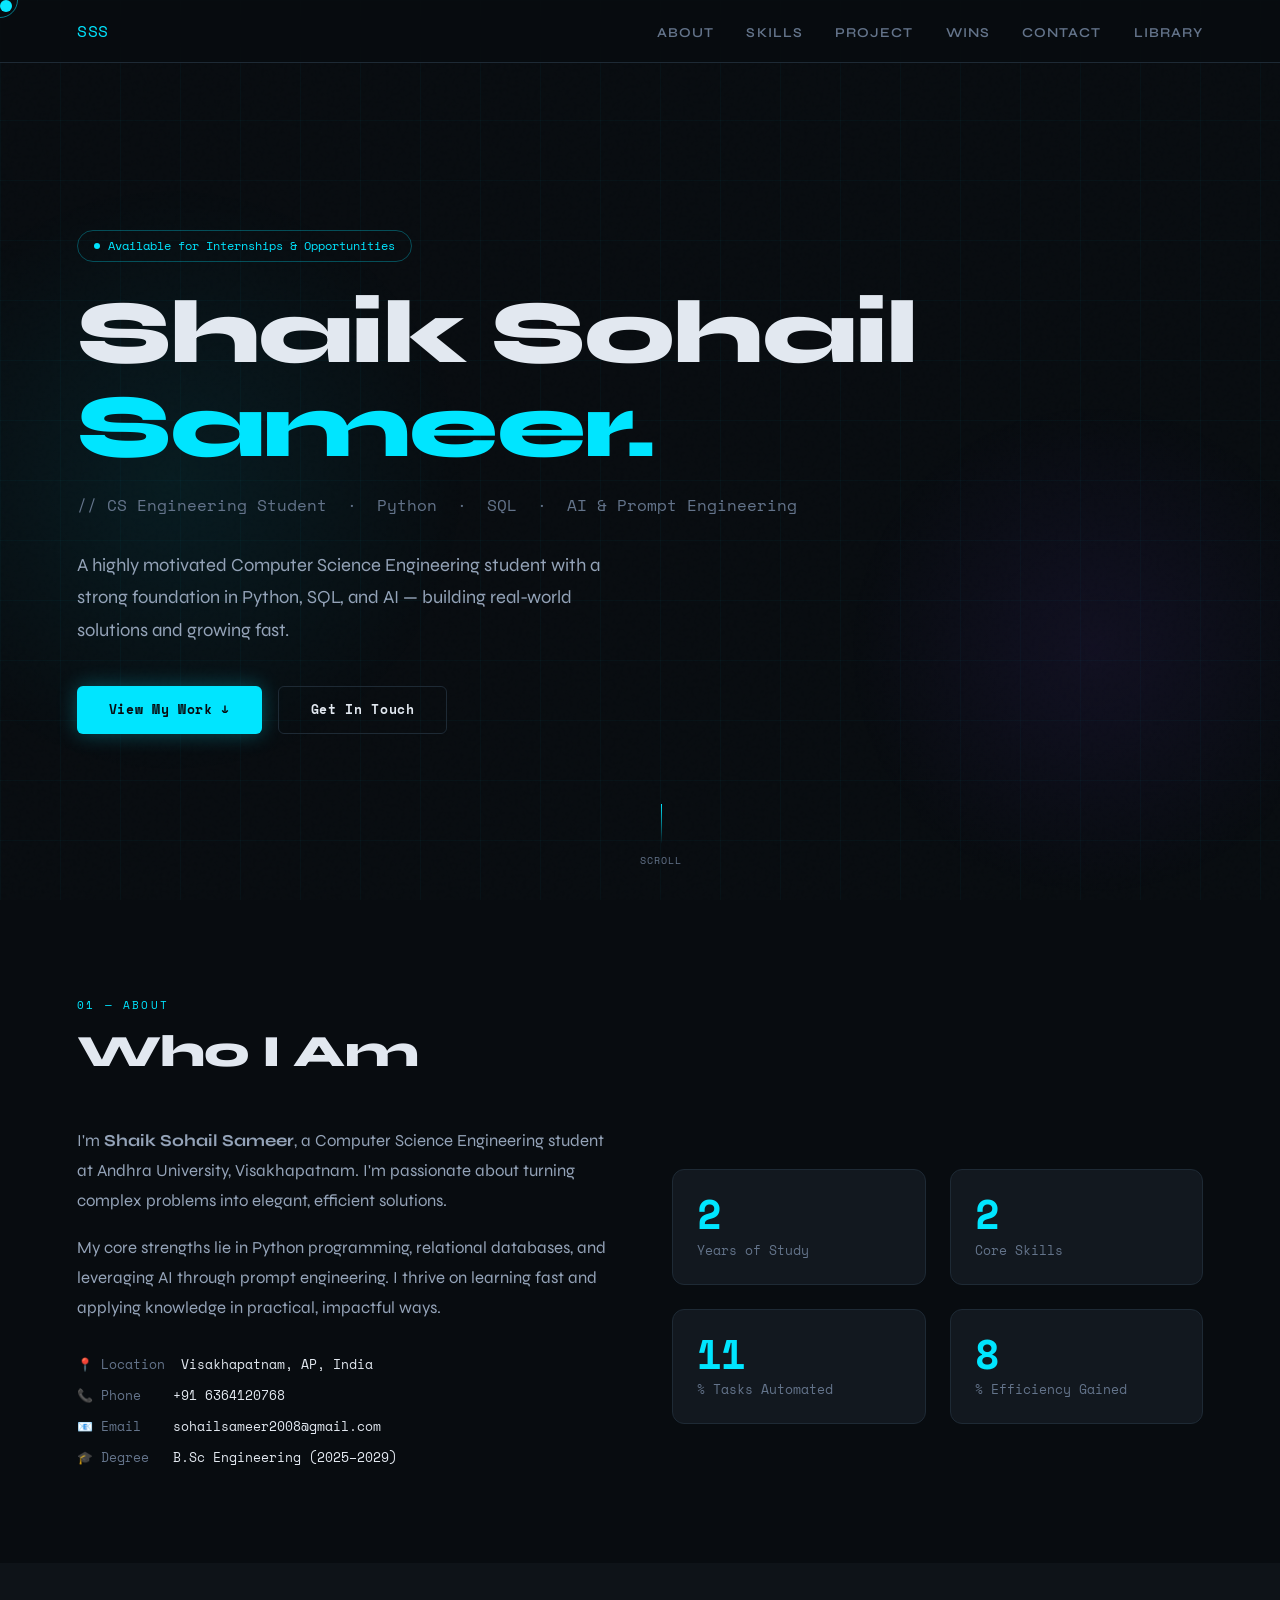
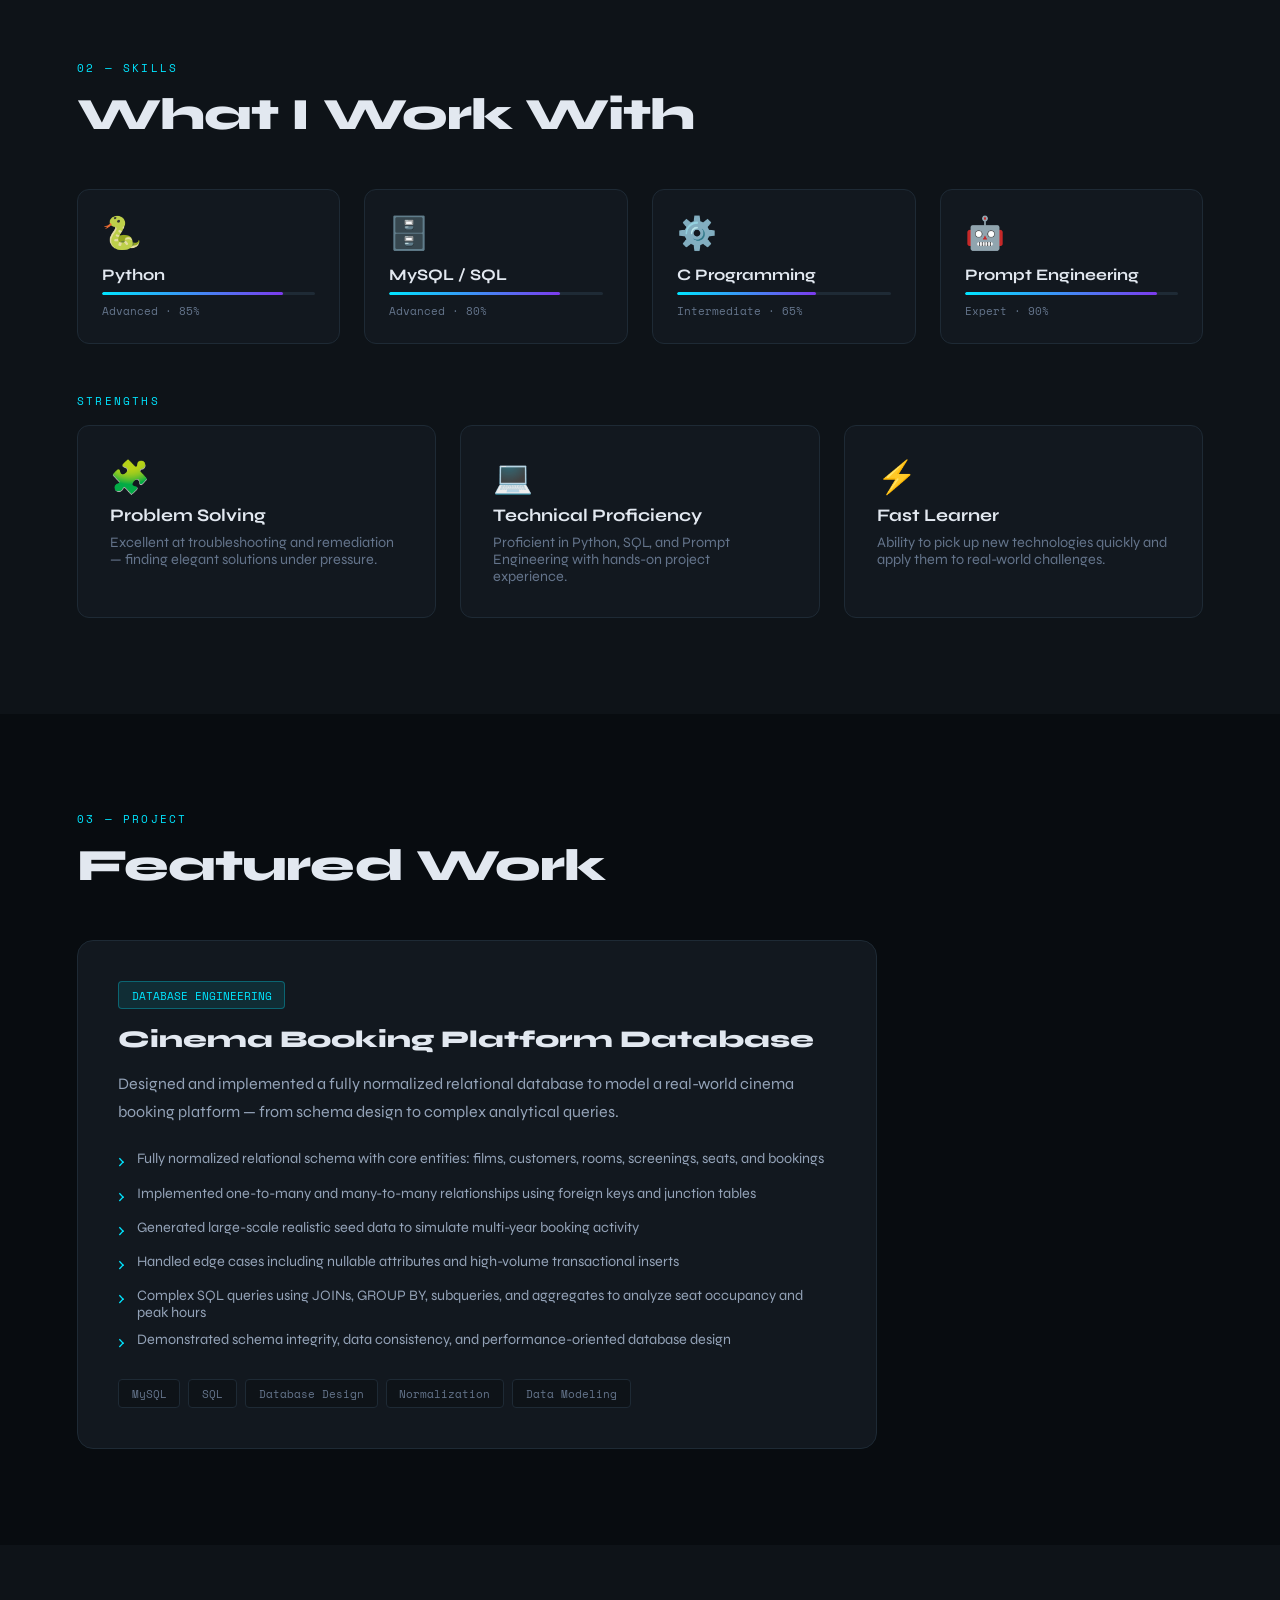
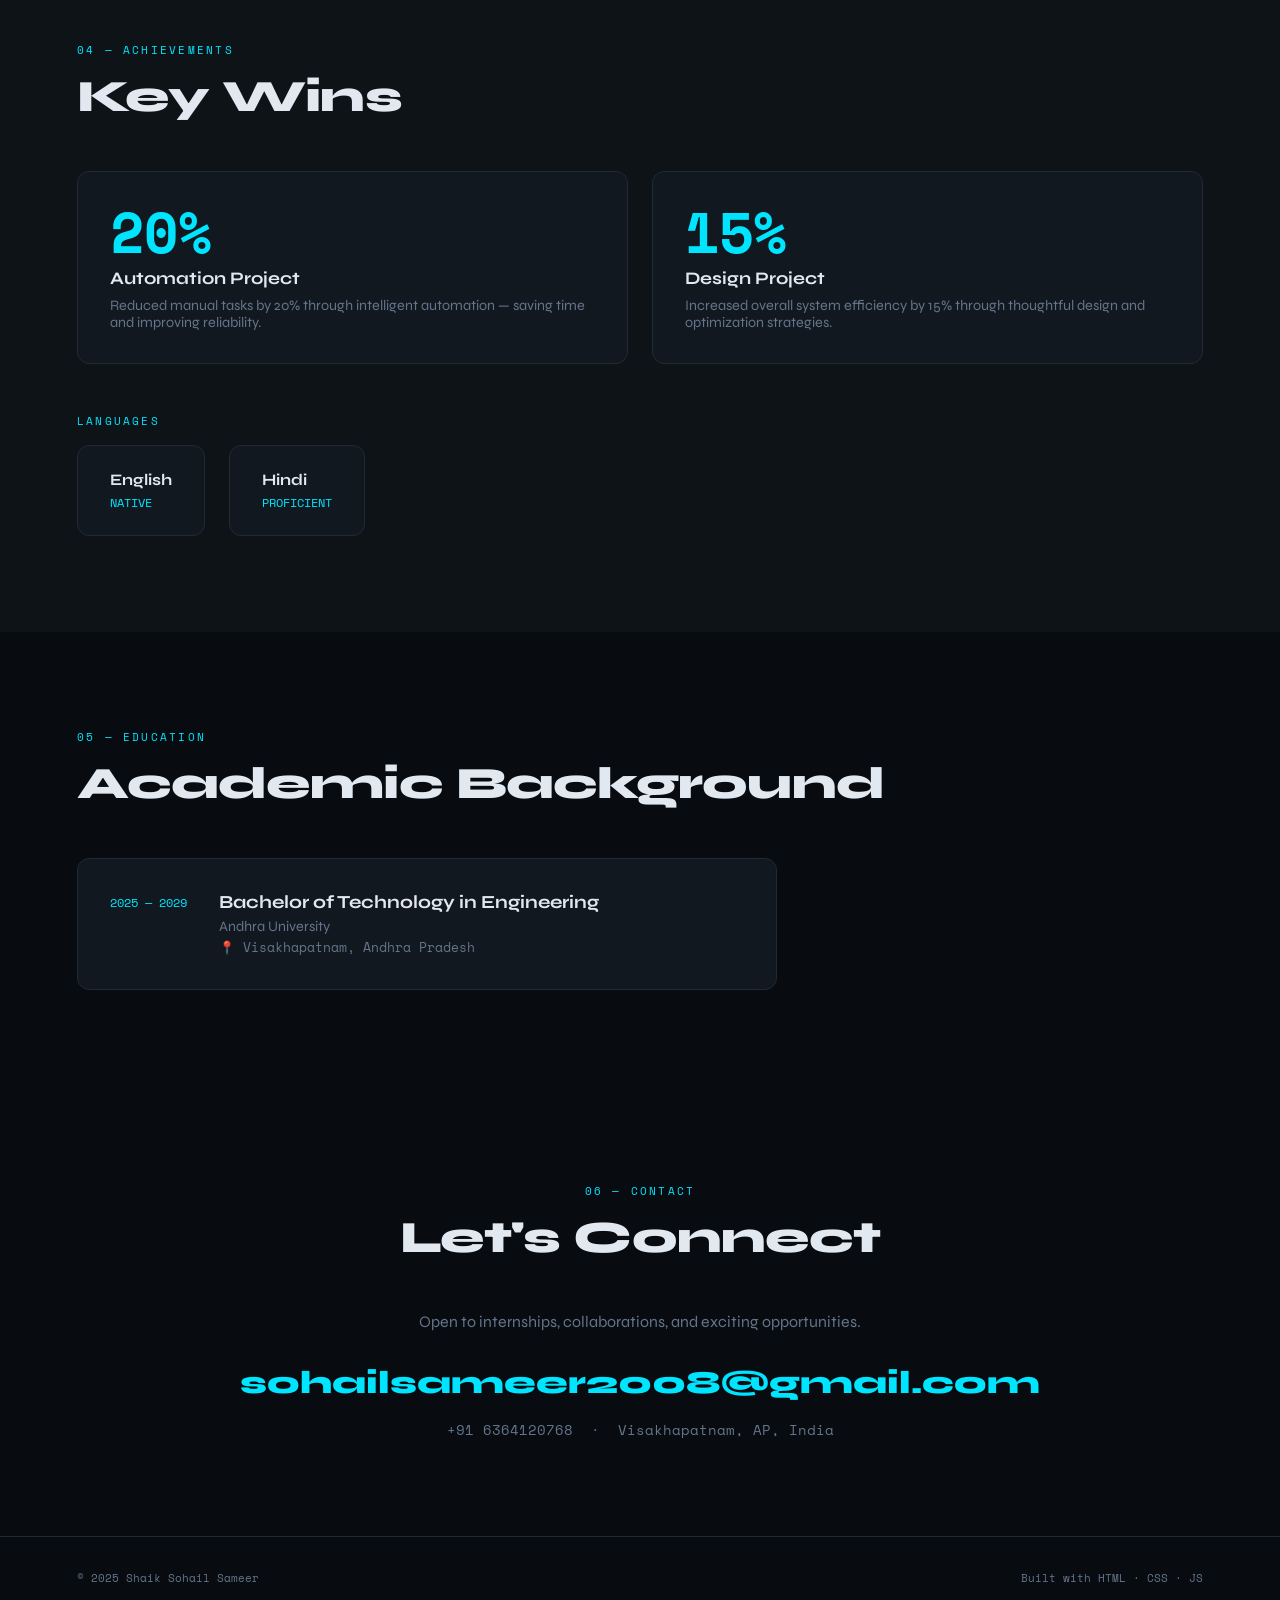
==== index.html @ 28c7ea2e "Update index.html" ====
<!DOCTYPE html>
<html lang="en">
<head>
  <meta charset="UTF-8" />
  <meta name="viewport" content="width=device-width, initial-scale=1.0"/>
  <title>Shaik Sohail Sameer — Portfolio</title>
  <link href="https://fonts.googleapis.com/css2?family=Space+Mono:wght@400;700&family=Syne:wght@400;600;700;800&display=swap" rel="stylesheet"/>
  <style>
    *, *::before, *::after { margin: 0; padding: 0; box-sizing: border-box; }
    :root {
      --bg: #080c10;
      --surface: #0e1318;
      --card: #12181f;
      --border: #1e2a35;
      --accent: #00e5ff;
      --accent2: #7c3aed;
      --text: #e2e8f0;
      --muted: #64748b;
      --glow: 0 0 30px rgba(0,229,255,0.15);
    }
    html { scroll-behavior: smooth; }
    body { background: var(--bg); color: var(--text); font-family: 'Syne', sans-serif; overflow-x: hidden; cursor: none; }
    .cursor { position: fixed; width: 12px; height: 12px; background: var(--accent); border-radius: 50%; pointer-events: none; z-index: 9999; transition: transform 0.1s ease; mix-blend-mode: screen; }
    .cursor-ring { position: fixed; width: 36px; height: 36px; border: 1.5px solid var(--accent); border-radius: 50%; pointer-events: none; z-index: 9998; transition: transform 0.15s ease, width 0.2s, height 0.2s, border-color 0.2s; opacity: 0.5; }
    body::before { content: ''; position: fixed; inset: 0; background-image: url("data:image/svg+xml,%3Csvg viewBox='0 0 256 256' xmlns='http://www.w3.org/2000/svg'%3E%3Cfilter id='noise'%3E%3CfeTurbulence type='fractalNoise' baseFrequency='0.9' numOctaves='4' stitchTiles='stitch'/%3E%3C/filter%3E%3Crect width='100%25' height='100%25' filter='url(%23noise)' opacity='0.04'/%3E%3C/svg%3E"); pointer-events: none; z-index: 0; opacity: 0.4; }
    body::after { content: ''; position: fixed; inset: 0; background-image: linear-gradient(rgba(0,229,255,0.03) 1px, transparent 1px), linear-gradient(90deg, rgba(0,229,255,0.03) 1px, transparent 1px); background-size: 60px 60px; pointer-events: none; z-index: 0; }
    nav { position: fixed; top: 0; left: 0; right: 0; z-index: 100; display: flex; align-items: center; justify-content: space-between; padding: 1.2rem 6vw; background: rgba(8,12,16,0.85); backdrop-filter: blur(16px); border-bottom: 1px solid var(--border); }
    .nav-logo { font-family: 'Space Mono', monospace; font-size: 1rem; color: var(--accent); letter-spacing: 0.05em; }
    .nav-links { display: flex; gap: 2rem; list-style: none; }
    .nav-links a { text-decoration: none; color: var(--muted); font-size: 0.85rem; font-weight: 600; letter-spacing: 0.08em; text-transform: uppercase; transition: color 0.2s; position: relative; }
    .nav-links a::after { content: ''; position: absolute; bottom: -4px; left: 0; width: 0; height: 1px; background: var(--accent); transition: width 0.3s; }
    .nav-links a:hover { color: var(--accent); }
    .nav-links a:hover::after { width: 100%; }
    #hero { position: relative; min-height: 100vh; display: flex; align-items: center; padding: 8rem 6vw 4rem; z-index: 1; overflow: hidden; }
    .hero-glow { position: absolute; top: 20%; left: -10%; width: 600px; height: 600px; background: radial-gradient(circle, rgba(0,229,255,0.07) 0%, transparent 70%); pointer-events: none; }
    .hero-glow2 { position: absolute; bottom: 0; right: -5%; width: 500px; height: 500px; background: radial-gradient(circle, rgba(124,58,237,0.08) 0%, transparent 70%); pointer-events: none; }
    .hero-tag { display: inline-flex; align-items: center; gap: 0.5rem; font-family: 'Space Mono', monospace; font-size: 0.75rem; color: var(--accent); border: 1px solid rgba(0,229,255,0.3); padding: 0.4rem 1rem; border-radius: 100px; margin-bottom: 1.5rem; animation: fadeUp 0.6s ease both; }
    .hero-tag::before { content: ''; width: 6px; height: 6px; background: var(--accent); border-radius: 50%; animation: pulse 2s infinite; }
    @keyframes pulse { 0%, 100% { opacity:1; transform:scale(1); } 50% { opacity:0.4; transform:scale(0.8); } }
    h1.hero-name { font-size: clamp(2.8rem, 7vw, 6rem); font-weight: 800; line-height: 1.05; letter-spacing: -0.02em; animation: fadeUp 0.6s 0.1s ease both; }
    .hero-name .accent { color: var(--accent); }
    .hero-title { font-family: 'Space Mono', monospace; font-size: clamp(0.85rem, 2vw, 1rem); color: var(--muted); margin: 1.2rem 0 2rem; animation: fadeUp 0.6s 0.2s ease both; }
    .hero-desc { font-size: clamp(1rem, 1.5vw, 1.15rem); color: #94a3b8; max-width: 560px; line-height: 1.75; margin-bottom: 2.5rem; animation: fadeUp 0.6s 0.3s ease both; }
    .hero-cta { display: flex; gap: 1rem; flex-wrap: wrap; animation: fadeUp 0.6s 0.4s ease both; }
    .btn { display: inline-flex; align-items: center; gap: 0.5rem; padding: 0.85rem 2rem; border-radius: 6px; font-family: 'Space Mono', monospace; font-size: 0.8rem; font-weight: 700; text-decoration: none; letter-spacing: 0.05em; transition: all 0.25s; cursor: none; }
    .btn-primary { background: var(--accent); color: #080c10; box-shadow: 0 0 20px rgba(0,229,255,0.3); }
    .btn-primary:hover { box-shadow: 0 0 40px rgba(0,229,255,0.5); transform: translateY(-2px); }
    .btn-outline { border: 1px solid var(--border); color: var(--text); }
    .btn-outline:hover { border-color: var(--accent); color: var(--accent); transform: translateY(-2px); }
    .hero-scroll { position: absolute; bottom: 2rem; left: 50%; transform: translateX(-50%); display: flex; flex-direction: column; align-items: center; gap: 0.5rem; color: var(--muted); font-family: 'Space Mono', monospace; font-size: 0.65rem; letter-spacing: 0.1em; animation: fadeUp 1s 0.8s both; }
    .scroll-line { width: 1px; height: 40px; background: linear-gradient(to bottom, var(--accent), transparent); animation: scrollLine 2s infinite; }
    @keyframes scrollLine { 0% { transform: scaleY(0); transform-origin: top; } 50% { transform: scaleY(1); transform-origin: top; } 51% { transform-origin: bottom; } 100% { transform: scaleY(0); transform-origin: bottom; } }
    section { position: relative; z-index: 1; padding: 6rem 6vw; }
    .section-label { font-family: 'Space Mono', monospace; font-size: 0.7rem; letter-spacing: 0.2em; text-transform: uppercase; color: var(--accent); margin-bottom: 0.75rem; }
    .section-title { font-size: clamp(1.8rem, 4vw, 2.8rem); font-weight: 800; letter-spacing: -0.02em; margin-bottom: 3rem; }
    #about .about-grid { display: grid; grid-template-columns: 1fr 1fr; gap: 4rem; align-items: center; }
    .about-text p { color: #94a3b8; line-height: 1.8; margin-bottom: 1rem; font-size: 1.05rem; }
    .info-list { margin-top: 2rem; display: flex; flex-direction: column; gap: 0.75rem; }
    .info-item { display: flex; gap: 1rem; align-items: center; font-family: 'Space Mono', monospace; font-size: 0.8rem; }
    .info-item .label { color: var(--muted); min-width: 80px; }
    .info-item .value { color: var(--text); }
    .stats-grid { display: grid; grid-template-columns: 1fr 1fr; gap: 1.5rem; }
    .stat-card { background: var(--card); border: 1px solid var(--border); border-radius: 12px; padding: 1.5rem; transition: border-color 0.3s, transform 0.3s; }
    .stat-card:hover { border-color: var(--accent); transform: translateY(-4px); box-shadow: var(--glow); }
    .stat-number { font-size: 2.5rem; font-weight: 800; color: var(--accent); line-height: 1; font-family: 'Space Mono', monospace; }
    .stat-label { font-size: 0.8rem; color: var(--muted); margin-top: 0.4rem; font-family: 'Space Mono', monospace; }
    #skills { background: var(--surface); }
    .skills-grid { display: grid; grid-template-columns: repeat(auto-fit, minmax(200px, 1fr)); gap: 1.5rem; }
    .skill-card { background: var(--card); border: 1px solid var(--border); border-radius: 12px; padding: 1.5rem; transition: all 0.3s; position: relative; overflow: hidden; }
    .skill-card::before { content: ''; position: absolute; top: 0; left: 0; right: 0; height: 2px; background: linear-gradient(90deg, var(--accent), var(--accent2)); transform: scaleX(0); transform-origin: left; transition: transform 0.3s; }
    .skill-card:hover::before { transform: scaleX(1); }
    .skill-card:hover { border-color: rgba(0,229,255,0.3); transform: translateY(-4px); box-shadow: var(--glow); }
    .skill-icon { font-size: 2rem; margin-bottom: 0.75rem; }
    .skill-name { font-weight: 700; font-size: 1rem; margin-bottom: 0.5rem; }
    .skill-bar-bg { background: var(--border); height: 3px; border-radius: 2px; overflow: hidden; }
    .skill-bar { height: 100%; background: linear-gradient(90deg, var(--accent), var(--accent2)); border-radius: 2px; width: 0; transition: width 1.2s cubic-bezier(0.4, 0, 0.2, 1); }
    .skill-level { font-family: 'Space Mono', monospace; font-size: 0.7rem; color: var(--muted); margin-top: 0.4rem; }
    #project .project-card { background: var(--card); border: 1px solid var(--border); border-radius: 16px; padding: 2.5rem; position: relative; overflow: hidden; transition: all 0.3s; max-width: 800px; }
    #project .project-card:hover { border-color: rgba(0,229,255,0.3); box-shadow: var(--glow); }
    .project-tag { display: inline-block; background: rgba(0,229,255,0.1); border: 1px solid rgba(0,229,255,0.3); color: var(--accent); font-family: 'Space Mono', monospace; font-size: 0.7rem; padding: 0.3rem 0.8rem; border-radius: 4px; margin-bottom: 1rem; }
    .project-title { font-size: 1.5rem; font-weight: 800; margin-bottom: 1rem; }
    .project-desc { color: #94a3b8; line-height: 1.75; margin-bottom: 1.5rem; }
    .project-features { list-style: none; display: flex; flex-direction: column; gap: 0.6rem; }
    .project-features li { display: flex; align-items: flex-start; gap: 0.75rem; font-size: 0.9rem; color: #94a3b8; }
    .project-features li::before { content: '›'; color: var(--accent); font-size: 1.1rem; line-height: 1.4; flex-shrink: 0; }
    .project-tech { display: flex; gap: 0.5rem; flex-wrap: wrap; margin-top: 1.5rem; }
    .tech-tag { background: var(--surface); border: 1px solid var(--border); color: var(--muted); font-family: 'Space Mono', monospace; font-size: 0.7rem; padding: 0.3rem 0.8rem; border-radius: 4px; }
    #achievements { background: var(--surface); }
    .achieve-grid { display: grid; grid-template-columns: repeat(auto-fit, minmax(260px, 1fr)); gap: 1.5rem; }
    .achieve-card { background: var(--card); border: 1px solid var(--border); border-radius: 12px; padding: 2rem; transition: all 0.3s; }
    .achieve-card:hover { transform: translateY(-4px); box-shadow: var(--glow); border-color: rgba(0,229,255,0.3); }
    .achieve-number { font-size: 3.5rem; font-weight: 800; color: var(--accent); line-height: 1; margin-bottom: 0.5rem; font-family: 'Space Mono', monospace; }
    .achieve-title { font-size: 1.1rem; font-weight: 700; margin-bottom: 0.5rem; }
    .achieve-desc { color: var(--muted); font-size: 0.9rem; }
    .edu-card { background: var(--card); border: 1px solid var(--border); border-radius: 12px; padding: 2rem; display: flex; gap: 2rem; align-items: flex-start; transition: all 0.3s; max-width: 700px; }
    .edu-card:hover { border-color: rgba(0,229,255,0.3); box-shadow: var(--glow); }
    .edu-year { font-family: 'Space Mono', monospace; font-size: 0.75rem; color: var(--accent); white-space: nowrap; padding-top: 0.2rem; }
    .edu-degree { font-size: 1.15rem; font-weight: 700; margin-bottom: 0.3rem; }
    .edu-school { color: var(--muted); font-size: 0.9rem; margin-bottom: 0.2rem; }
    .edu-loc { color: var(--muted); font-size: 0.8rem; font-family: 'Space Mono', monospace; }
    .lang-grid { display: flex; gap: 1.5rem; flex-wrap: wrap; margin-top: 1rem; }
    .lang-card { background: var(--card); border: 1px solid var(--border); border-radius: 12px; padding: 1.5rem 2rem; transition: all 0.3s; }
    .lang-card:hover { border-color: rgba(0,229,255,0.3); }
    .lang-name { font-weight: 700; font-size: 1rem; margin-bottom: 0.3rem; }
    .lang-level { color: var(--accent); font-family: 'Space Mono', monospace; font-size: 0.75rem; }
    #contact { text-align: center; }
    .contact-email { font-size: clamp(1.2rem, 3vw, 2rem); font-weight: 800; color: var(--accent); text-decoration: none; border-bottom: 2px solid transparent; transition: border-color 0.3s; cursor: none; display: inline-block; }
    .contact-email:hover { border-color: var(--accent); }
    .contact-info { margin-top: 1rem; font-family: 'Space Mono', monospace; color: var(--muted); font-size: 0.85rem; }
    footer { border-top: 1px solid var(--border); padding: 2rem 6vw; display: flex; justify-content: space-between; align-items: center; font-family: 'Space Mono', monospace; font-size: 0.7rem; color: var(--muted); position: relative; z-index: 1; }
    @keyframes fadeUp { from { opacity: 0; transform: translateY(24px); } to { opacity: 1; transform: translateY(0); } }
    .reveal { opacity: 0; transform: translateY(30px); transition: opacity 0.7s ease, transform 0.7s ease; }
    .reveal.visible { opacity: 1; transform: translateY(0); }
    .hamburger { display: none; flex-direction: column; gap: 5px; cursor: none; border: none; background: none; }
    .hamburger span { width: 24px; height: 2px; background: var(--text); border-radius: 2px; display: block; transition: all 0.3s; }
    @media (max-width: 768px) {
      .hamburger { display: flex; }
      .nav-links { display: none; position: absolute; top: 100%; left: 0; right: 0; background: rgba(8,12,16,0.98); backdrop-filter: blur(16px); flex-direction: column; padding: 1.5rem 2rem; border-bottom: 1px solid var(--border); gap: 1.5rem; }
      .nav-links.open { display: flex; }
      #about .about-grid { grid-template-columns: 1fr; gap: 2.5rem; }
      .edu-card { flex-direction: column; gap: 0.5rem; }
      footer { flex-direction: column; gap: 1rem; text-align: center; }
      #hero { padding-top: 7rem; }
    }
    @media (max-width: 480px) {
      .stats-grid { grid-template-columns: 1fr; }
      .hero-cta { flex-direction: column; }
      .btn { width: 100%; justify-content: center; }
    }
  </style>
</head>
<body>
  <div class="cursor" id="cursor"></div>
  <div class="cursor-ring" id="cursorRing"></div>

  <nav>
    <div class="nav-logo">SSS</div>
    <ul class="nav-links" id="navLinks">
      <li><a href="#about">About</a></li>
      <li><a href="#skills">Skills</a></li>
      <li><a href="#project">Project</a></li>
      <li><a href="#achievements">Wins</a></li>
      <li><a href="#contact">Contact</a></li>
      <li><a href="library.html">Library</a></li>
    </ul>
    <button class="hamburger" id="hamburger" aria-label="Menu">
      <span></span><span></span><span></span>
    </button>
  </nav>

  <section id="hero">
    <div class="hero-glow"></div>
    <div class="hero-glow2"></div>
    <div class="hero-content">
      <div class="hero-tag">Available for Internships &amp; Opportunities</div>
      <h1 class="hero-name">Shaik Sohail<br><span class="accent">Sameer.</span></h1>
      <p class="hero-title">// CS Engineering Student &nbsp;·&nbsp; Python &nbsp;·&nbsp; SQL &nbsp;·&nbsp; AI &amp; Prompt Engineering</p>
      <p class="hero-desc">A highly motivated Computer Science Engineering student with a strong foundation in Python, SQL, and AI — building real-world solutions and growing fast.</p>
      <div class="hero-cta">
        <a href="#project" class="btn btn-primary">View My Work ↓</a>
        <a href="#contact" class="btn btn-outline">Get In Touch</a>
      </div>
    </div>
    <div class="hero-scroll">
      <div class="scroll-line"></div>
      SCROLL
    </div>
  </section>

  <section id="about">
    <div class="section-label">01 — About</div>
    <div class="section-title">Who I Am</div>
    <div class="about-grid">
      <div class="about-text reveal">
        <p>I'm <strong>Shaik Sohail Sameer</strong>, a Computer Science Engineering student at Andhra University, Visakhapatnam. I'm passionate about turning complex problems into elegant, efficient solutions.</p>
        <p>My core strengths lie in Python programming, relational databases, and leveraging AI through prompt engineering. I thrive on learning fast and applying knowledge in practical, impactful ways.</p>
        <div class="info-list">
          <div class="info-item"><span class="label">📍 Location</span><span class="value">Visakhapatnam, AP, India</span></div>
          <div class="info-item"><span class="label">📞 Phone</span><span class="value">+91 6364120768</span></div>
          <div class="info-item"><span class="label">📧 Email</span><span class="value">sohailsameer2008@gmail.com</span></div>
          <div class="info-item"><span class="label">🎓 Degree</span><span class="value">B.Sc Engineering (2025–2029)</span></div>
        </div>
      </div>
      <div class="stats-grid reveal">
        <div class="stat-card"><div class="stat-number" data-target="4">0</div><div class="stat-label">Years of Study</div></div>
        <div class="stat-card"><div class="stat-number" data-target="4">0</div><div class="stat-label">Core Skills</div></div>
        <div class="stat-card"><div class="stat-number" data-target="20">0</div><div class="stat-label">% Tasks Automated</div></div>
        <div class="stat-card"><div class="stat-number" data-target="15">0</div><div class="stat-label">% Efficiency Gained</div></div>
      </div>
    </div>
  </section>

  <section id="skills">
    <div class="section-label">02 — Skills</div>
    <div class="section-title">What I Work With</div>
    <div class="skills-grid">
      <div class="skill-card reveal"><div class="skill-icon">🐍</div><div class="skill-name">Python</div><div class="skill-bar-bg"><div class="skill-bar" data-width="85"></div></div><div class="skill-level">Advanced · 85%</div></div>
      <div class="skill-card reveal"><div class="skill-icon">🗄️</div><div class="skill-name">MySQL / SQL</div><div class="skill-bar-bg"><div class="skill-bar" data-width="80"></div></div><div class="skill-level">Advanced · 80%</div></div>
      <div class="skill-card reveal"><div class="skill-icon">⚙️</div><div class="skill-name">C Programming</div><div class="skill-bar-bg"><div class="skill-bar" data-width="65"></div></div><div class="skill-level">Intermediate · 65%</div></div>
      <div class="skill-card reveal"><div class="skill-icon">🤖</div><div class="skill-name">Prompt Engineering</div><div class="skill-bar-bg"><div class="skill-bar" data-width="90"></div></div><div class="skill-level">Expert · 90%</div></div>
    </div>
    <div style="margin-top:3rem">
      <div class="section-label" style="margin-bottom:1rem">Strengths</div>
      <div class="achieve-grid">
        <div class="achieve-card reveal"><div style="font-size:2rem;margin-bottom:0.5rem">🧩</div><div class="achieve-title">Problem Solving</div><div class="achieve-desc">Excellent at troubleshooting and remediation — finding elegant solutions under pressure.</div></div>
        <div class="achieve-card reveal"><div style="font-size:2rem;margin-bottom:0.5rem">💻</div><div class="achieve-title">Technical Proficiency</div><div class="achieve-desc">Proficient in Python, SQL, and Prompt Engineering with hands-on project experience.</div></div>
        <div class="achieve-card reveal"><div style="font-size:2rem;margin-bottom:0.5rem">⚡</div><div class="achieve-title">Fast Learner</div><div class="achieve-desc">Ability to pick up new technologies quickly and apply them to real-world challenges.</div></div>
      </div>
    </div>
  </section>

  <section id="project">
    <div class="section-label">03 — Project</div>
    <div class="section-title">Featured Work</div>
    <div class="project-card reveal">
      <div class="project-tag">DATABASE ENGINEERING</div>
      <div class="project-title">Cinema Booking Platform Database</div>
      <div class="project-desc">Designed and implemented a fully normalized relational database to model a real-world cinema booking platform — from schema design to complex analytical queries.</div>
      <ul class="project-features">
        <li>Fully normalized relational schema with core entities: films, customers, rooms, screenings, seats, and bookings</li>
        <li>Implemented one-to-many and many-to-many relationships using foreign keys and junction tables</li>
        <li>Generated large-scale realistic seed data to simulate multi-year booking activity</li>
        <li>Handled edge cases including nullable attributes and high-volume transactional inserts</li>
        <li>Complex SQL queries using JOINs, GROUP BY, subqueries, and aggregates to analyze seat occupancy and peak hours</li>
        <li>Demonstrated schema integrity, data consistency, and performance-oriented database design</li>
      </ul>
      <div class="project-tech">
        <span class="tech-tag">MySQL</span>
        <span class="tech-tag">SQL</span>
        <span class="tech-tag">Database Design</span>
        <span class="tech-tag">Normalization</span>
        <span class="tech-tag">Data Modeling</span>
      </div>
    </div>
  </section>

  <section id="achievements">
    <div class="section-label">04 — Achievements</div>
    <div class="section-title">Key Wins</div>
    <div class="achieve-grid">
      <div class="achieve-card reveal"><div class="achieve-number">20%</div><div class="achieve-title">Automation Project</div><div class="achieve-desc">Reduced manual tasks by 20% through intelligent automation — saving time and improving reliability.</div></div>
      <div class="achieve-card reveal"><div class="achieve-number">15%</div><div class="achieve-title">Design Project</div><div class="achieve-desc">Increased overall system efficiency by 15% through thoughtful design and optimization strategies.</div></div>
    </div>
    <div style="margin-top:3rem">
      <div class="section-label" style="margin-bottom:1rem">Languages</div>
      <div class="lang-grid">
        <div class="lang-card reveal"><div class="lang-name">English</div><div class="lang-level">NATIVE</div></div>
        <div class="lang-card reveal"><div class="lang-name">Hindi</div><div class="lang-level">PROFICIENT</div></div>
      </div>
    </div>
  </section>

  <section id="education">
    <div class="section-label">05 — Education</div>
    <div class="section-title">Academic Background</div>
    <div class="edu-card reveal">
      <div class="edu-year">2025 — 2029</div>
      <div>
        <div class="edu-degree">Bachelor of Technology in Engineering</div>
        <div class="edu-school">Andhra University</div>
        <div class="edu-loc">📍 Visakhapatnam, Andhra Pradesh</div>
      </div>
    </div>
  </section>

  <section id="contact">
    <div class="section-label" style="text-align:center">06 — Contact</div>
    <div class="section-title" style="text-align:center">Let's Connect</div>
    <p style="color:var(--muted);margin-bottom:2rem;font-size:1rem">Open to internships, collaborations, and exciting opportunities.</p>
    <a href="mailto:sohailsameer2008@gmail.com" class="contact-email reveal">sohailsameer2008@gmail.com</a>
    <div class="contact-info reveal">+91 6364120768 &nbsp;·&nbsp; Visakhapatnam, AP, India</div>
  </section>

  <footer>
    <span>© 2025 Shaik Sohail Sameer</span>
    <span>Built with HTML · CSS · JS</span>
  </footer>

  <script>
    const cursor = document.getElementById('cursor');
    const ring = document.getElementById('cursorRing');
    let mx=0,my=0,rx=0,ry=0;
    document.addEventListener('mousemove', e => {
      mx=e.clientX; my=e.clientY;
      cursor.style.left=mx-6+'px'; cursor.style.top=my-6+'px';
    });
    function animateRing() {
      rx+=(mx-rx-18)*0.12; ry+=(my-ry-18)*0.12;
      ring.style.left=rx+'px'; ring.style.top=ry+'px';
      requestAnimationFrame(animateRing);
    }
    animateRing();
    document.querySelectorAll('a,button,.skill-card,.stat-card,.achieve-card,.edu-card,.lang-card').forEach(el=>{
      el.addEventListener('mouseenter',()=>{ cursor.style.transform='scale(2)'; ring.style.width='60px'; ring.style.height='60px'; ring.style.borderColor='var(--accent2)'; });
      el.addEventListener('mouseleave',()=>{ cursor.style.transform='scale(1)'; ring.style.width='36px'; ring.style.height='36px'; ring.style.borderColor='var(--accent)'; });
    });

    const hamburger=document.getElementById('hamburger');
    const navLinks=document.getElementById('navLinks');
    hamburger.addEventListener('click',()=>navLinks.classList.toggle('open'));
    navLinks.querySelectorAll('a').forEach(a=>a.addEventListener('click',()=>navLinks.classList.remove('open')));

    const reveals=document.querySelectorAll('.reveal');
    const obs=new IntersectionObserver((entries)=>{
      entries.forEach((entry,i)=>{
        if(entry.isIntersecting){
          setTimeout(()=>entry.target.classList.add('visible'),i*80);
          entry.target.querySelectorAll('.skill-bar').forEach(bar=>{ setTimeout(()=>bar.style.width=bar.dataset.width+'%',300); });
          entry.target.querySelectorAll('[data-target]').forEach(el=>animateCounter(el,parseInt(el.dataset.target)));
          obs.unobserve(entry.target);
        }
      });
    },{threshold:0.15});
    reveals.forEach(r=>obs.observe(r));

    function animateCounter(el,target){
      let c=0; const step=target/50;
      const t=setInterval(()=>{ c=Math.min(c+step,target); el.textContent=Math.floor(c); if(c>=target)clearInterval(t); },30);
    }

    const sections=document.querySelectorAll('section[id]');
    window.addEventListener('scroll',()=>{
      let current='';
      sections.forEach(s=>{ if(window.scrollY>=s.offsetTop-120) current=s.id; });
      document.querySelectorAll('.nav-links a').forEach(a=>{ a.style.color=a.getAttribute('href')==='#'+current?'var(--accent)':''; });
    });
  </script>
</body>
</html>
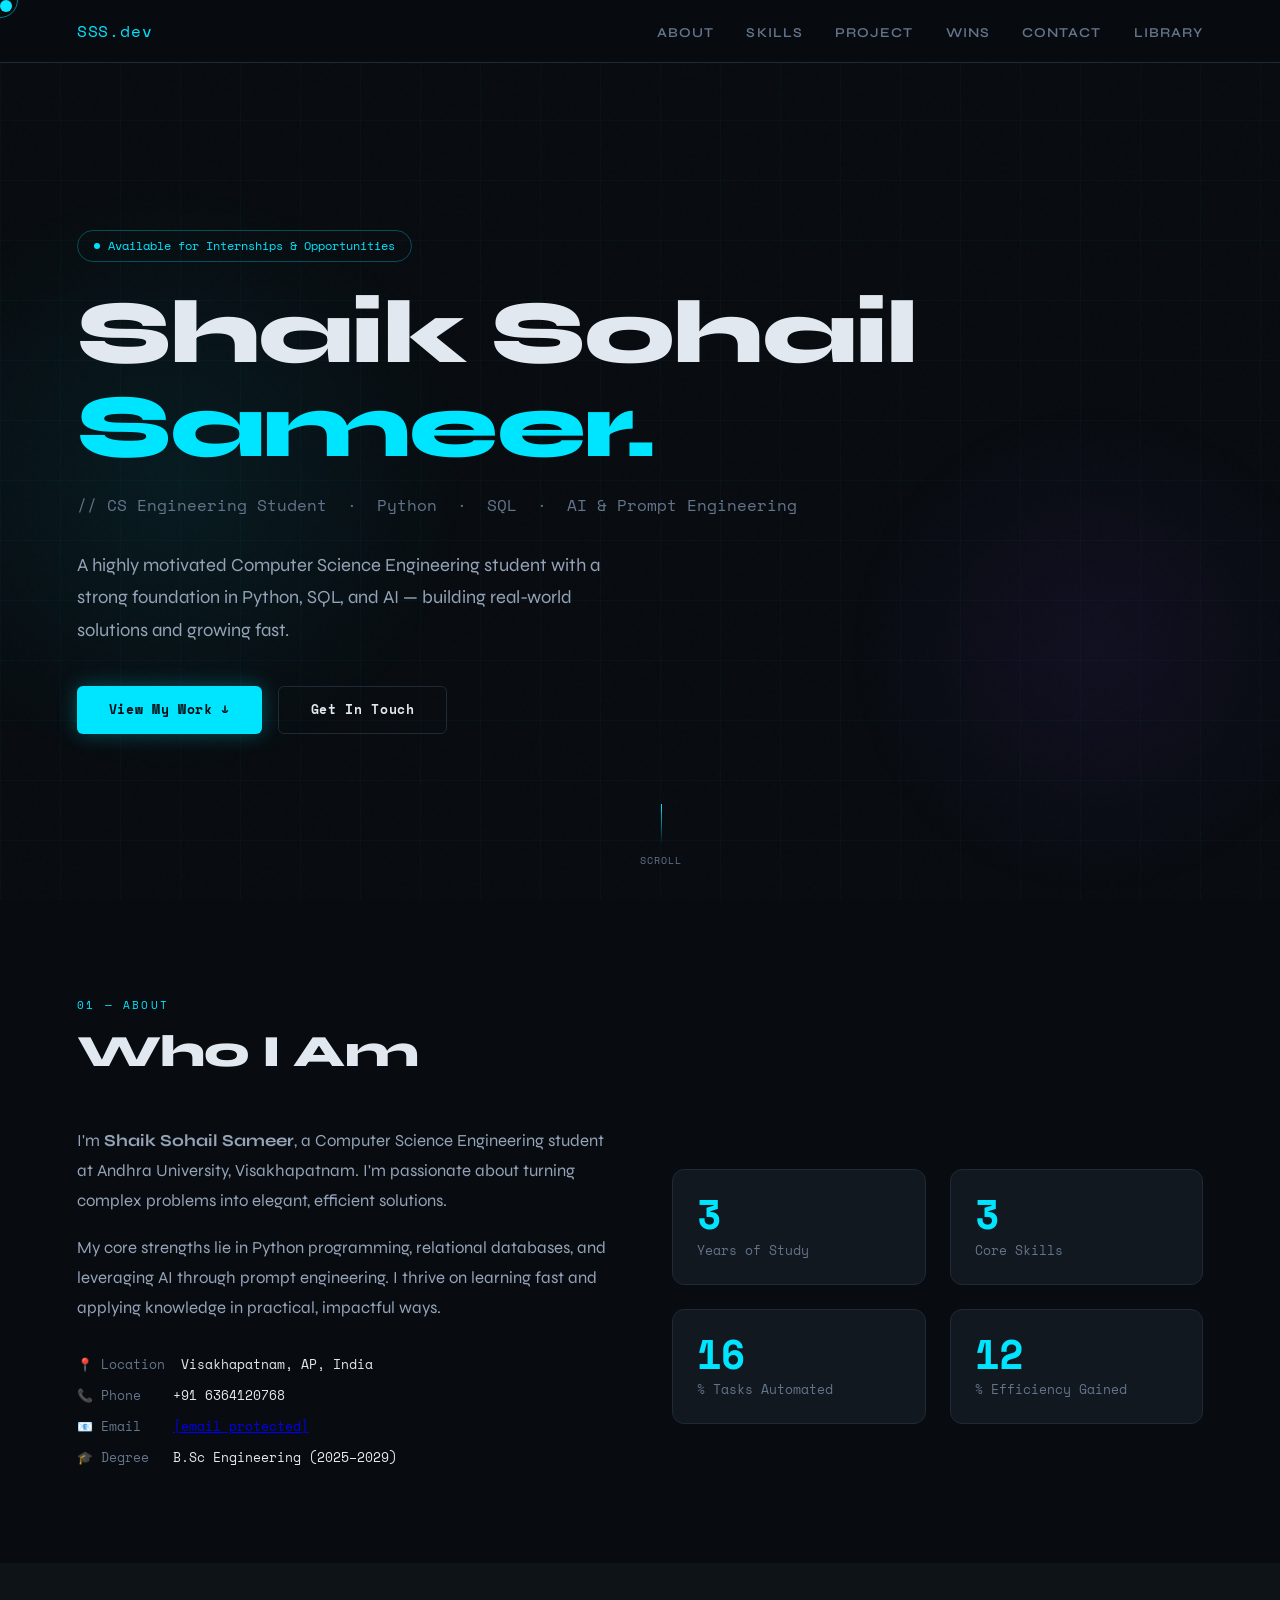
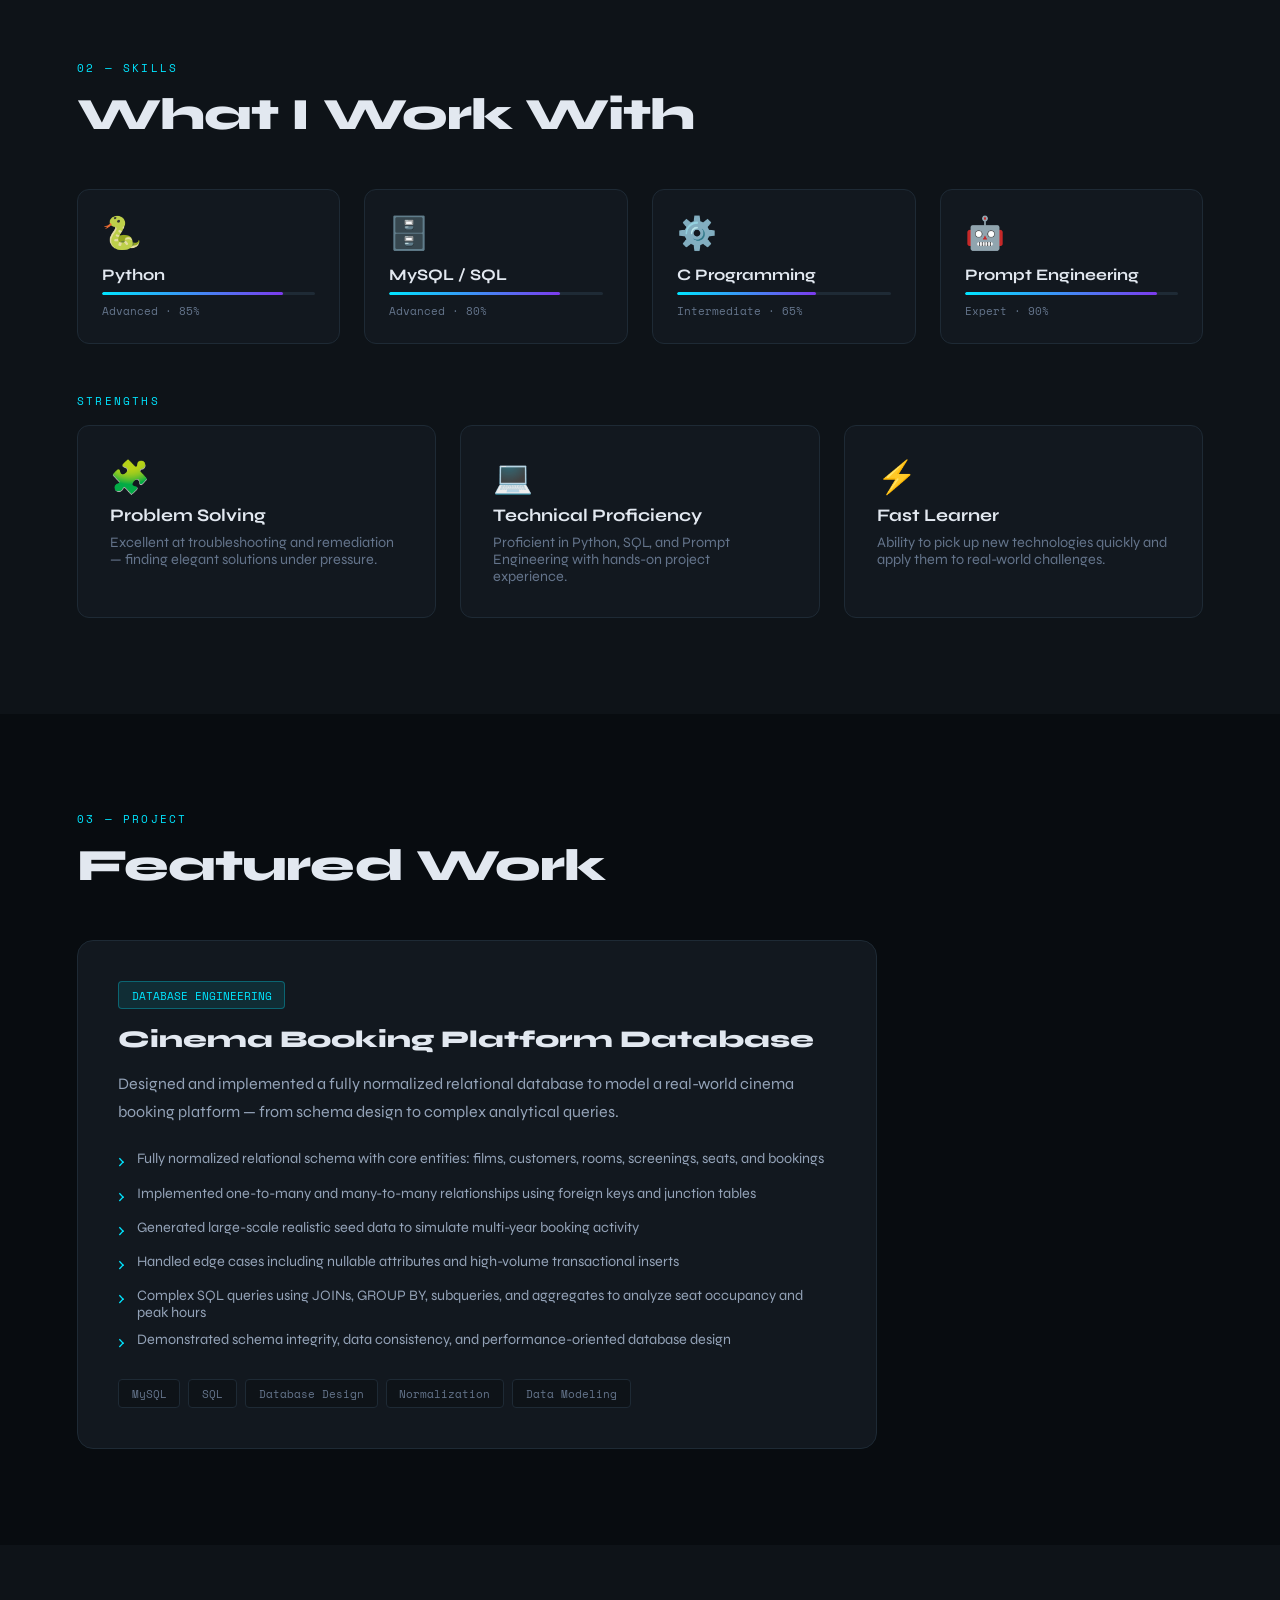
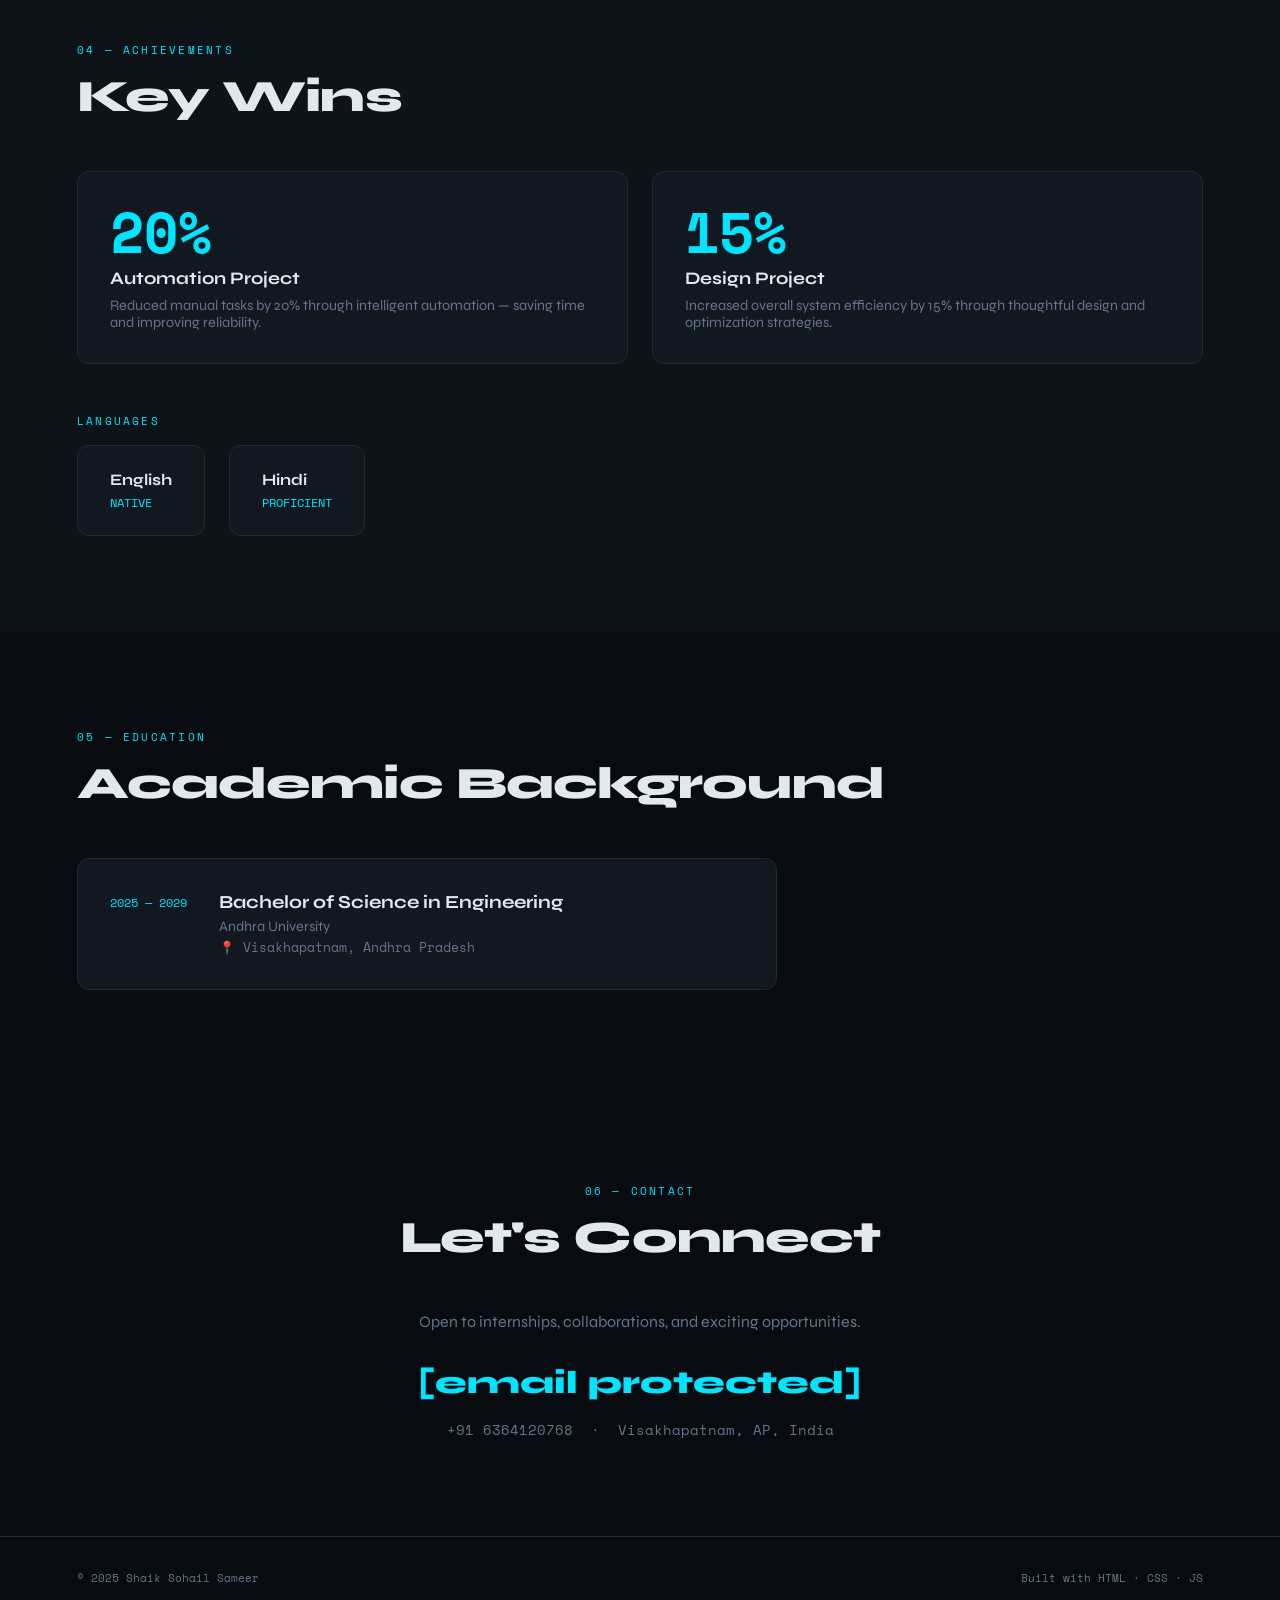
==== commit 6a5222ca: "Add files via upload" ====
--- a/index.html
+++ b/index.html
@@ -134,7 +134,7 @@
   <div class="cursor-ring" id="cursorRing"></div>
 
   <nav>
-    <div class="nav-logo">SSS</div>
+    <div class="nav-logo">SSS.dev</div>
     <ul class="nav-links" id="navLinks">
       <li><a href="#about">About</a></li>
       <li><a href="#skills">Skills</a></li>
@@ -177,7 +177,7 @@
         <div class="info-list">
           <div class="info-item"><span class="label">📍 Location</span><span class="value">Visakhapatnam, AP, India</span></div>
           <div class="info-item"><span class="label">📞 Phone</span><span class="value">+91 6364120768</span></div>
-          <div class="info-item"><span class="label">📧 Email</span><span class="value">sohailsameer2008@gmail.com</span></div>
+          <div class="info-item"><span class="label">📧 Email</span><span class="value"><a href="/cdn-cgi/l/email-protection" class="__cf_email__" data-cfemail="9deef2f5fcf4f1eefcf0f8f8efafadada5ddfaf0fcf4f1b3fef2f0">[email&#160;protected]</a></span></div>
           <div class="info-item"><span class="label">🎓 Degree</span><span class="value">B.Sc Engineering (2025–2029)</span></div>
         </div>
       </div>
@@ -256,7 +256,7 @@
     <div class="edu-card reveal">
       <div class="edu-year">2025 — 2029</div>
       <div>
-        <div class="edu-degree">Bachelor of Technology in Engineering</div>
+        <div class="edu-degree">Bachelor of Science in Engineering</div>
         <div class="edu-school">Andhra University</div>
         <div class="edu-loc">📍 Visakhapatnam, Andhra Pradesh</div>
       </div>
@@ -267,7 +267,7 @@
     <div class="section-label" style="text-align:center">06 — Contact</div>
     <div class="section-title" style="text-align:center">Let's Connect</div>
     <p style="color:var(--muted);margin-bottom:2rem;font-size:1rem">Open to internships, collaborations, and exciting opportunities.</p>
-    <a href="mailto:sohailsameer2008@gmail.com" class="contact-email reveal">sohailsameer2008@gmail.com</a>
+    <a href="/cdn-cgi/l/email-protection#0675696e676f6a75676b6363743436363e46616b676f6a2865696b" class="contact-email reveal"><span class="__cf_email__" data-cfemail="ed9e82858c84819e8c8088889fdfddddd5ad8a808c8481c38e8280">[email&#160;protected]</span></a>
     <div class="contact-info reveal">+91 6364120768 &nbsp;·&nbsp; Visakhapatnam, AP, India</div>
   </section>
 
@@ -276,7 +276,7 @@
     <span>Built with HTML · CSS · JS</span>
   </footer>
 
-  <script>
+  <script data-cfasync="false" src="/cdn-cgi/scripts/5c5dd728/cloudflare-static/email-decode.min.js"></script><script>
     const cursor = document.getElementById('cursor');
     const ring = document.getElementById('cursorRing');
     let mx=0,my=0,rx=0,ry=0;
@@ -326,4 +326,4 @@
     });
   </script>
 </body>
-</html>
+</html>
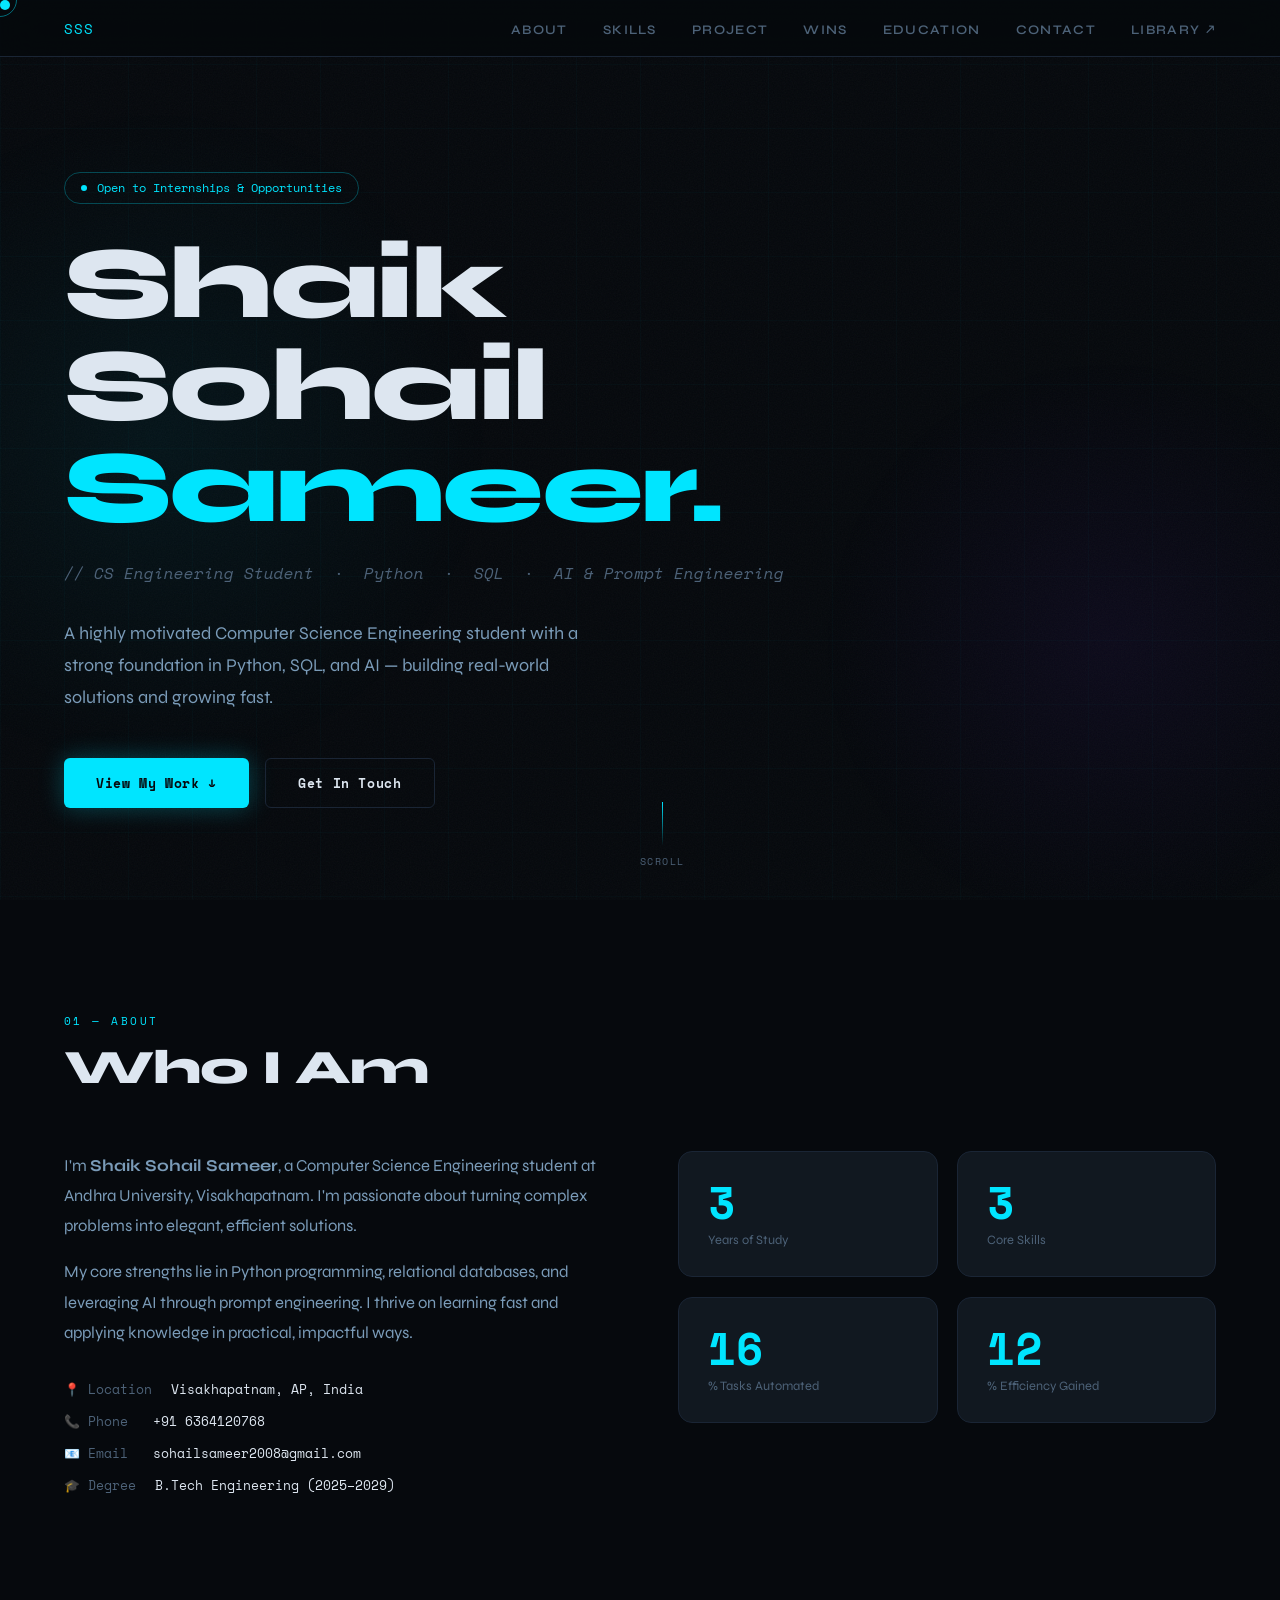
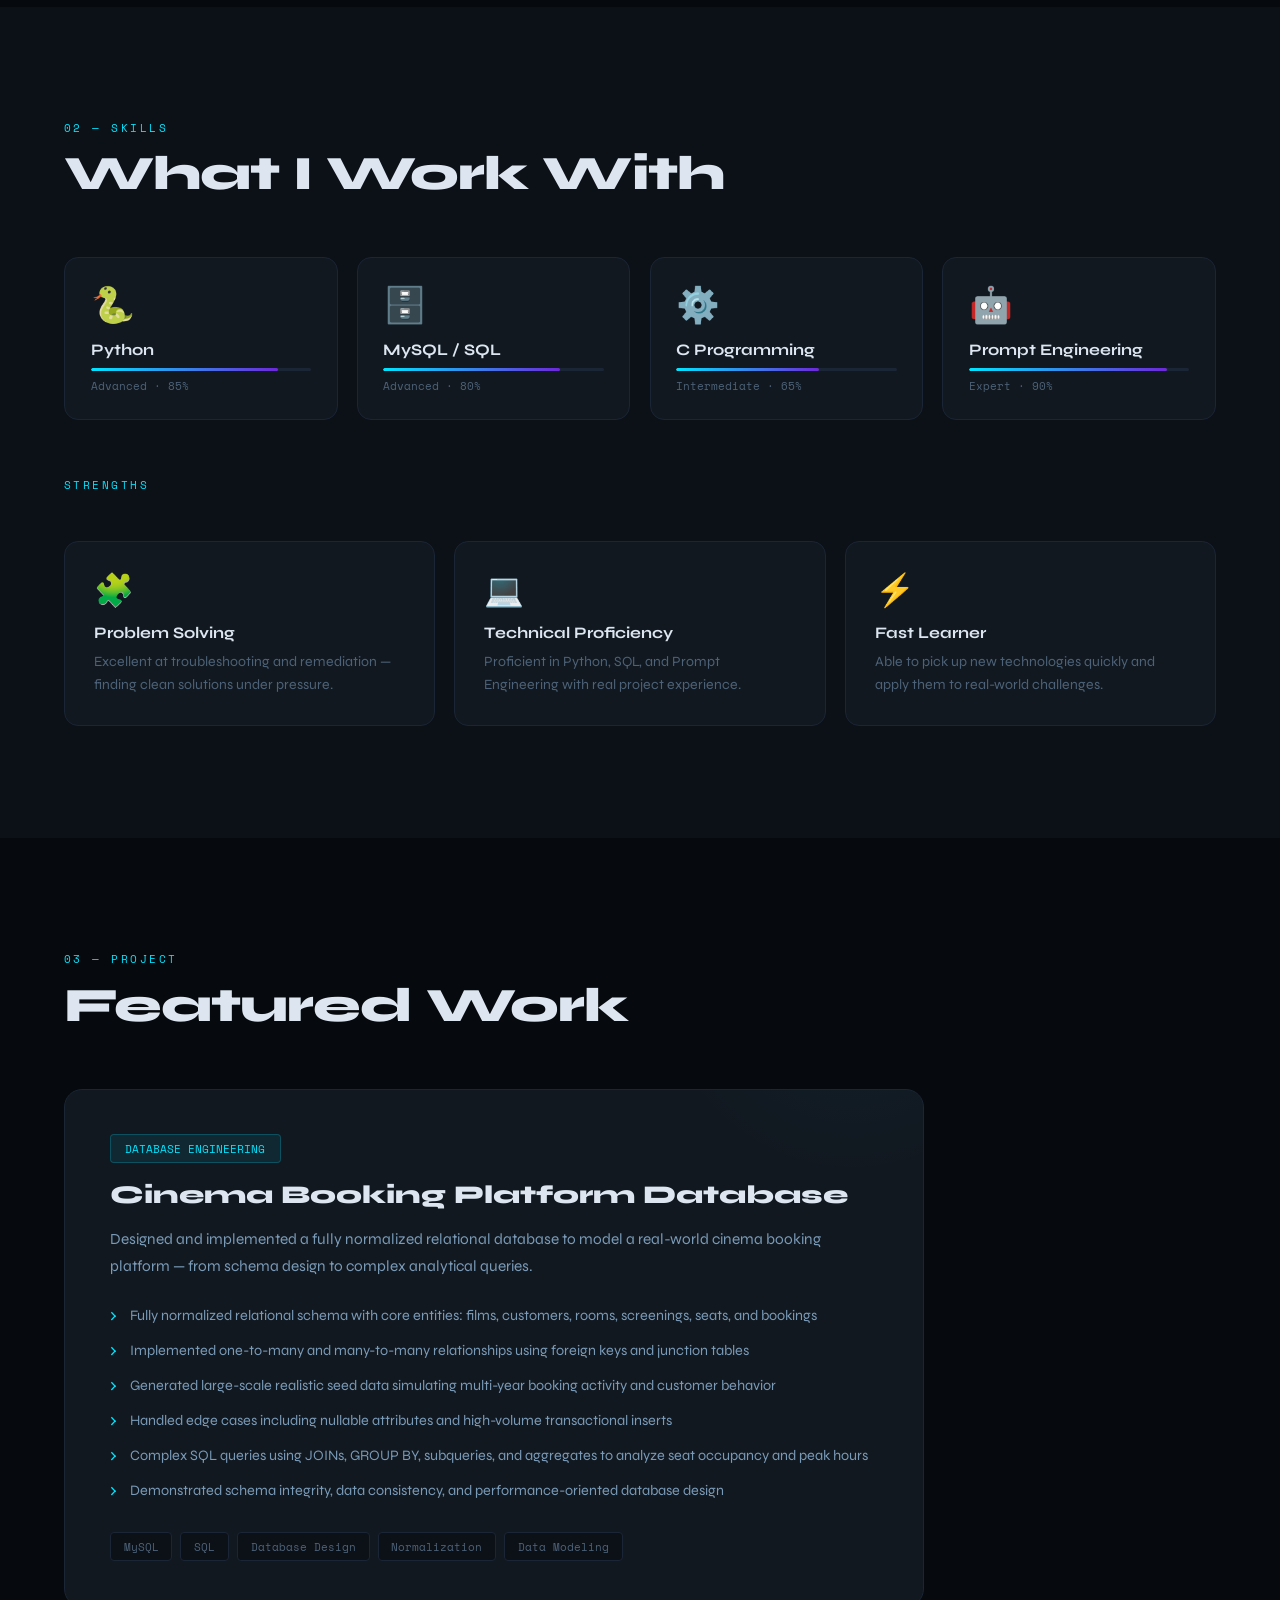
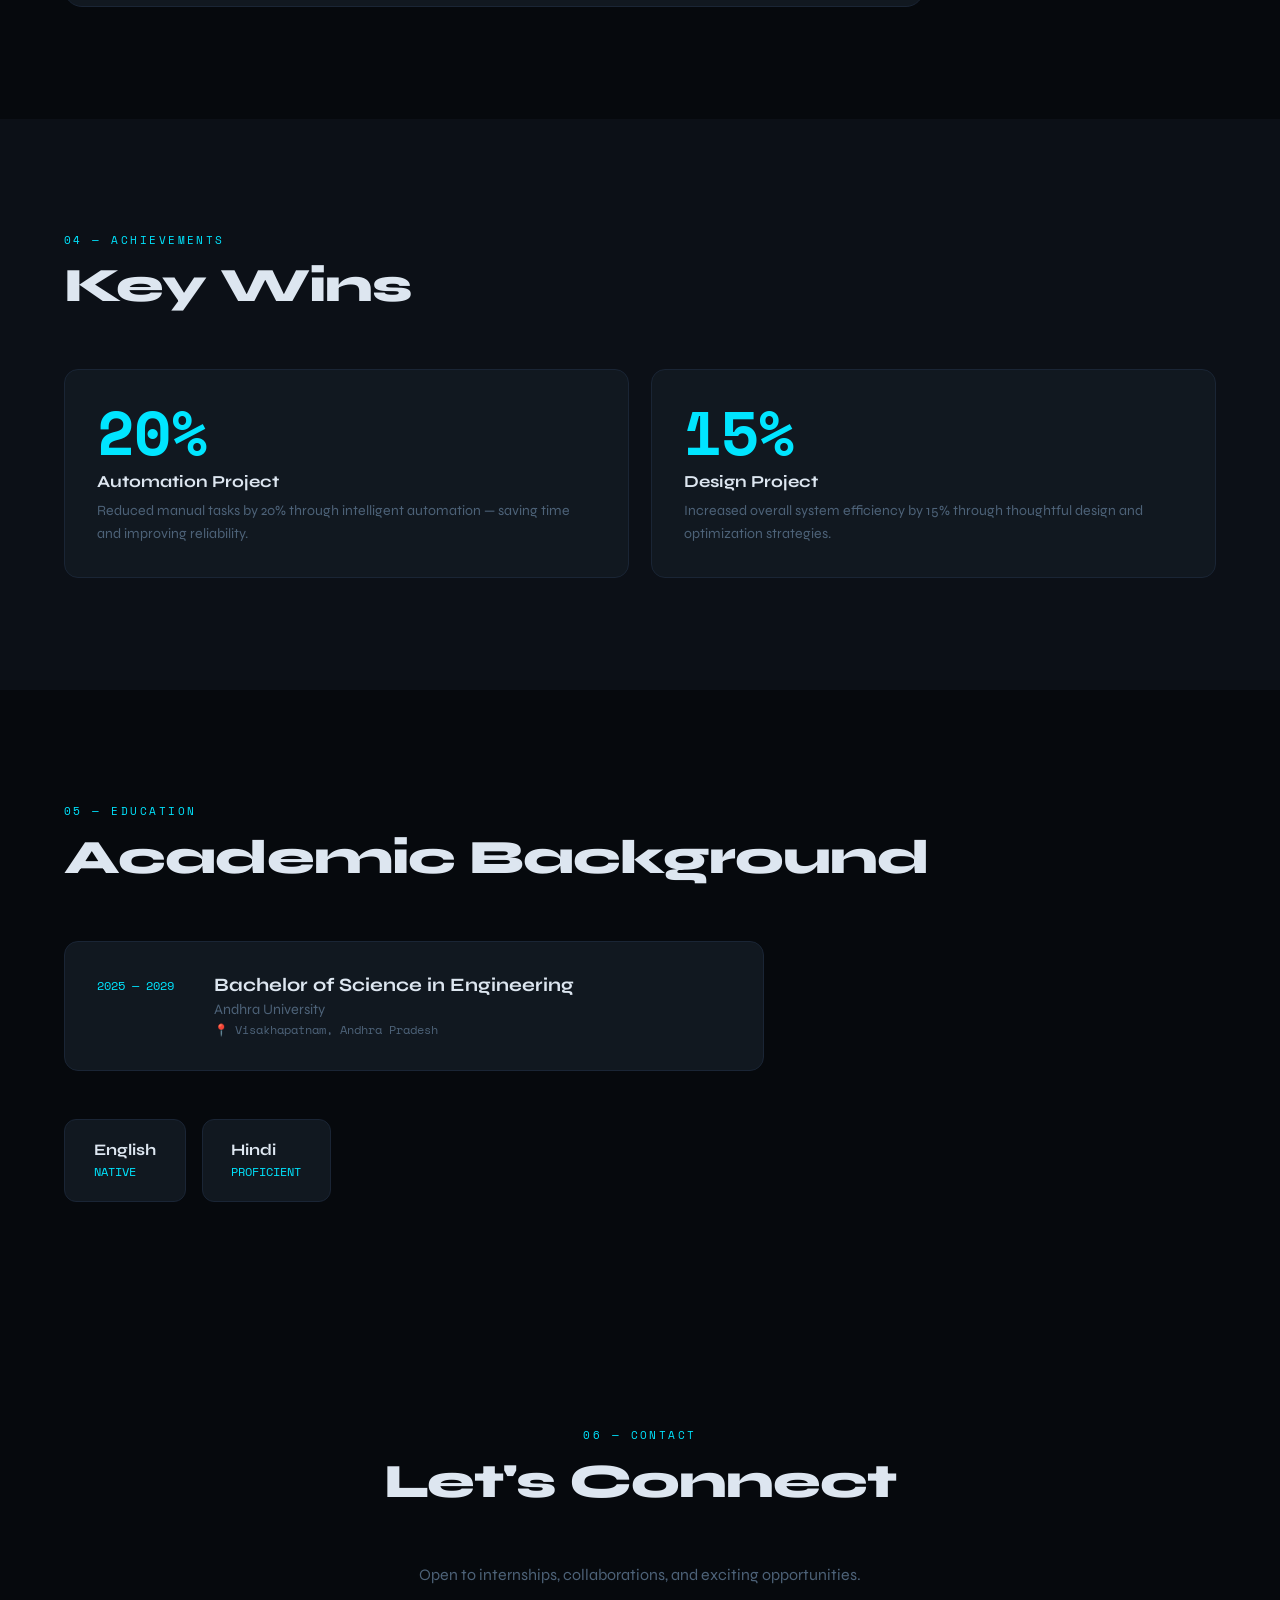
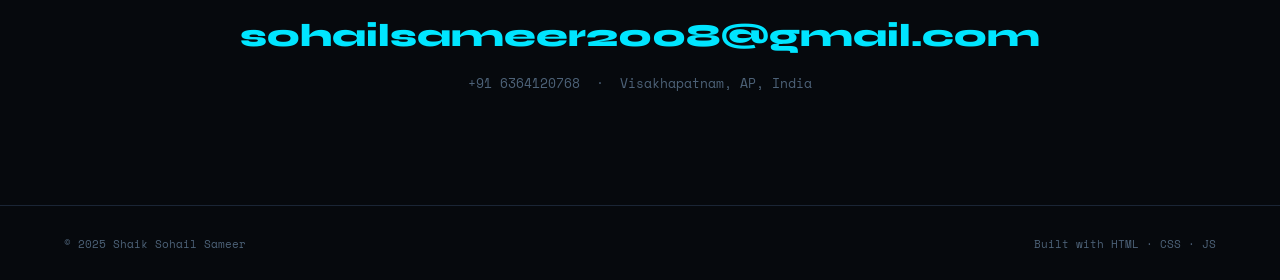
==== commit 1f1bd8b1: "Update index.html" ====
--- a/index.html
+++ b/index.html
@@ -1,329 +1,635 @@
 <!DOCTYPE html>
 <html lang="en">
 <head>
-  <meta charset="UTF-8" />
+  <meta charset="UTF-8"/>
   <meta name="viewport" content="width=device-width, initial-scale=1.0"/>
   <title>Shaik Sohail Sameer — Portfolio</title>
-  <link href="https://fonts.googleapis.com/css2?family=Space+Mono:wght@400;700&family=Syne:wght@400;600;700;800&display=swap" rel="stylesheet"/>
+  <link href="https://fonts.googleapis.com/css2?family=Space+Mono:ital,wght@0,400;0,700;1,400&family=Syne:wght@400;600;700;800&display=swap" rel="stylesheet"/>
   <style>
-    *, *::before, *::after { margin: 0; padding: 0; box-sizing: border-box; }
+    *, *::before, *::after { margin:0; padding:0; box-sizing:border-box; }
+
     :root {
-      --bg: #080c10;
-      --surface: #0e1318;
-      --card: #12181f;
-      --border: #1e2a35;
+      --bg: #06090d;
+      --surface: #0c1017;
+      --card: #111820;
+      --border: #1a2535;
       --accent: #00e5ff;
-      --accent2: #7c3aed;
-      --text: #e2e8f0;
-      --muted: #64748b;
-      --glow: 0 0 30px rgba(0,229,255,0.15);
-    }
+      --accent2: #6d28d9;
+      --accent3: #10b981;
+      --text: #dde6f0;
+      --muted: #4d6278;
+      --glow: 0 0 40px rgba(0,229,255,0.12);
+    }
+
     html { scroll-behavior: smooth; }
-    body { background: var(--bg); color: var(--text); font-family: 'Syne', sans-serif; overflow-x: hidden; cursor: none; }
-    .cursor { position: fixed; width: 12px; height: 12px; background: var(--accent); border-radius: 50%; pointer-events: none; z-index: 9999; transition: transform 0.1s ease; mix-blend-mode: screen; }
-    .cursor-ring { position: fixed; width: 36px; height: 36px; border: 1.5px solid var(--accent); border-radius: 50%; pointer-events: none; z-index: 9998; transition: transform 0.15s ease, width 0.2s, height 0.2s, border-color 0.2s; opacity: 0.5; }
-    body::before { content: ''; position: fixed; inset: 0; background-image: url("data:image/svg+xml,%3Csvg viewBox='0 0 256 256' xmlns='http://www.w3.org/2000/svg'%3E%3Cfilter id='noise'%3E%3CfeTurbulence type='fractalNoise' baseFrequency='0.9' numOctaves='4' stitchTiles='stitch'/%3E%3C/filter%3E%3Crect width='100%25' height='100%25' filter='url(%23noise)' opacity='0.04'/%3E%3C/svg%3E"); pointer-events: none; z-index: 0; opacity: 0.4; }
-    body::after { content: ''; position: fixed; inset: 0; background-image: linear-gradient(rgba(0,229,255,0.03) 1px, transparent 1px), linear-gradient(90deg, rgba(0,229,255,0.03) 1px, transparent 1px); background-size: 60px 60px; pointer-events: none; z-index: 0; }
-    nav { position: fixed; top: 0; left: 0; right: 0; z-index: 100; display: flex; align-items: center; justify-content: space-between; padding: 1.2rem 6vw; background: rgba(8,12,16,0.85); backdrop-filter: blur(16px); border-bottom: 1px solid var(--border); }
-    .nav-logo { font-family: 'Space Mono', monospace; font-size: 1rem; color: var(--accent); letter-spacing: 0.05em; }
-    .nav-links { display: flex; gap: 2rem; list-style: none; }
-    .nav-links a { text-decoration: none; color: var(--muted); font-size: 0.85rem; font-weight: 600; letter-spacing: 0.08em; text-transform: uppercase; transition: color 0.2s; position: relative; }
-    .nav-links a::after { content: ''; position: absolute; bottom: -4px; left: 0; width: 0; height: 1px; background: var(--accent); transition: width 0.3s; }
+
+    body {
+      background: var(--bg);
+      color: var(--text);
+      font-family: 'Syne', sans-serif;
+      overflow-x: hidden;
+      cursor: none;
+    }
+
+    /* grid bg */
+    body::before {
+      content: '';
+      position: fixed; inset: 0;
+      background-image:
+        linear-gradient(rgba(0,229,255,0.025) 1px, transparent 1px),
+        linear-gradient(90deg, rgba(0,229,255,0.025) 1px, transparent 1px);
+      background-size: 64px 64px;
+      pointer-events: none;
+      z-index: 0;
+    }
+
+    /* noise grain */
+    body::after {
+      content: '';
+      position: fixed; inset: 0;
+      background-image: url("data:image/svg+xml,%3Csvg xmlns='http://www.w3.org/2000/svg'%3E%3Cfilter id='n'%3E%3CfeTurbulence type='fractalNoise' baseFrequency='0.75' numOctaves='4' stitchTiles='stitch'/%3E%3C/filter%3E%3Crect width='100%25' height='100%25' filter='url(%23n)' opacity='0.035'/%3E%3C/svg%3E");
+      pointer-events: none;
+      z-index: 0;
+    }
+
+    /* ── CURSOR ── */
+    .cursor {
+      position: fixed; width: 10px; height: 10px;
+      background: var(--accent); border-radius: 50%;
+      pointer-events: none; z-index: 9999;
+      mix-blend-mode: screen;
+      transition: transform 0.08s;
+    }
+    .cursor-ring {
+      position: fixed; width: 34px; height: 34px;
+      border: 1px solid var(--accent); border-radius: 50%;
+      pointer-events: none; z-index: 9998; opacity: 0.45;
+      transition: width 0.18s, height 0.18s, border-color 0.18s;
+    }
+
+    /* ── NAV ── */
+    nav {
+      position: fixed; top: 0; left: 0; right: 0;
+      z-index: 200;
+      display: flex; align-items: center; justify-content: space-between;
+      padding: 1.1rem clamp(1.5rem, 6vw, 4rem);
+      background: rgba(6,9,13,0.82);
+      backdrop-filter: blur(20px);
+      border-bottom: 1px solid var(--border);
+    }
+    .nav-logo {
+      font-family: 'Space Mono', monospace;
+      color: var(--accent); font-size: clamp(0.75rem, 1.8vw, 0.9rem);
+      letter-spacing: 0.06em; text-decoration: none;
+    }
+    .nav-links {
+      display: flex; gap: clamp(1.2rem, 3vw, 2.2rem); list-style: none;
+    }
+    .nav-links a {
+      text-decoration: none; color: var(--muted);
+      font-size: clamp(0.7rem, 1.5vw, 0.82rem);
+      font-weight: 600; letter-spacing: 0.1em; text-transform: uppercase;
+      transition: color 0.2s; position: relative;
+    }
+    .nav-links a::after {
+      content: ''; position: absolute; bottom: -4px; left: 0;
+      width: 0; height: 1px; background: var(--accent); transition: width 0.3s;
+    }
     .nav-links a:hover { color: var(--accent); }
     .nav-links a:hover::after { width: 100%; }
-    #hero { position: relative; min-height: 100vh; display: flex; align-items: center; padding: 8rem 6vw 4rem; z-index: 1; overflow: hidden; }
-    .hero-glow { position: absolute; top: 20%; left: -10%; width: 600px; height: 600px; background: radial-gradient(circle, rgba(0,229,255,0.07) 0%, transparent 70%); pointer-events: none; }
-    .hero-glow2 { position: absolute; bottom: 0; right: -5%; width: 500px; height: 500px; background: radial-gradient(circle, rgba(124,58,237,0.08) 0%, transparent 70%); pointer-events: none; }
-    .hero-tag { display: inline-flex; align-items: center; gap: 0.5rem; font-family: 'Space Mono', monospace; font-size: 0.75rem; color: var(--accent); border: 1px solid rgba(0,229,255,0.3); padding: 0.4rem 1rem; border-radius: 100px; margin-bottom: 1.5rem; animation: fadeUp 0.6s ease both; }
-    .hero-tag::before { content: ''; width: 6px; height: 6px; background: var(--accent); border-radius: 50%; animation: pulse 2s infinite; }
-    @keyframes pulse { 0%, 100% { opacity:1; transform:scale(1); } 50% { opacity:0.4; transform:scale(0.8); } }
-    h1.hero-name { font-size: clamp(2.8rem, 7vw, 6rem); font-weight: 800; line-height: 1.05; letter-spacing: -0.02em; animation: fadeUp 0.6s 0.1s ease both; }
-    .hero-name .accent { color: var(--accent); }
-    .hero-title { font-family: 'Space Mono', monospace; font-size: clamp(0.85rem, 2vw, 1rem); color: var(--muted); margin: 1.2rem 0 2rem; animation: fadeUp 0.6s 0.2s ease both; }
-    .hero-desc { font-size: clamp(1rem, 1.5vw, 1.15rem); color: #94a3b8; max-width: 560px; line-height: 1.75; margin-bottom: 2.5rem; animation: fadeUp 0.6s 0.3s ease both; }
-    .hero-cta { display: flex; gap: 1rem; flex-wrap: wrap; animation: fadeUp 0.6s 0.4s ease both; }
-    .btn { display: inline-flex; align-items: center; gap: 0.5rem; padding: 0.85rem 2rem; border-radius: 6px; font-family: 'Space Mono', monospace; font-size: 0.8rem; font-weight: 700; text-decoration: none; letter-spacing: 0.05em; transition: all 0.25s; cursor: none; }
-    .btn-primary { background: var(--accent); color: #080c10; box-shadow: 0 0 20px rgba(0,229,255,0.3); }
-    .btn-primary:hover { box-shadow: 0 0 40px rgba(0,229,255,0.5); transform: translateY(-2px); }
-    .btn-outline { border: 1px solid var(--border); color: var(--text); }
-    .btn-outline:hover { border-color: var(--accent); color: var(--accent); transform: translateY(-2px); }
-    .hero-scroll { position: absolute; bottom: 2rem; left: 50%; transform: translateX(-50%); display: flex; flex-direction: column; align-items: center; gap: 0.5rem; color: var(--muted); font-family: 'Space Mono', monospace; font-size: 0.65rem; letter-spacing: 0.1em; animation: fadeUp 1s 0.8s both; }
-    .scroll-line { width: 1px; height: 40px; background: linear-gradient(to bottom, var(--accent), transparent); animation: scrollLine 2s infinite; }
-    @keyframes scrollLine { 0% { transform: scaleY(0); transform-origin: top; } 50% { transform: scaleY(1); transform-origin: top; } 51% { transform-origin: bottom; } 100% { transform: scaleY(0); transform-origin: bottom; } }
-    section { position: relative; z-index: 1; padding: 6rem 6vw; }
-    .section-label { font-family: 'Space Mono', monospace; font-size: 0.7rem; letter-spacing: 0.2em; text-transform: uppercase; color: var(--accent); margin-bottom: 0.75rem; }
-    .section-title { font-size: clamp(1.8rem, 4vw, 2.8rem); font-weight: 800; letter-spacing: -0.02em; margin-bottom: 3rem; }
-    #about .about-grid { display: grid; grid-template-columns: 1fr 1fr; gap: 4rem; align-items: center; }
-    .about-text p { color: #94a3b8; line-height: 1.8; margin-bottom: 1rem; font-size: 1.05rem; }
-    .info-list { margin-top: 2rem; display: flex; flex-direction: column; gap: 0.75rem; }
-    .info-item { display: flex; gap: 1rem; align-items: center; font-family: 'Space Mono', monospace; font-size: 0.8rem; }
-    .info-item .label { color: var(--muted); min-width: 80px; }
-    .info-item .value { color: var(--text); }
-    .stats-grid { display: grid; grid-template-columns: 1fr 1fr; gap: 1.5rem; }
-    .stat-card { background: var(--card); border: 1px solid var(--border); border-radius: 12px; padding: 1.5rem; transition: border-color 0.3s, transform 0.3s; }
-    .stat-card:hover { border-color: var(--accent); transform: translateY(-4px); box-shadow: var(--glow); }
-    .stat-number { font-size: 2.5rem; font-weight: 800; color: var(--accent); line-height: 1; font-family: 'Space Mono', monospace; }
-    .stat-label { font-size: 0.8rem; color: var(--muted); margin-top: 0.4rem; font-family: 'Space Mono', monospace; }
+    .hamburger {
+      display: none; flex-direction: column; gap: 5px;
+      background: none; border: none; cursor: none; padding: 4px;
+    }
+    .hamburger span { width: 22px; height: 2px; background: var(--text); border-radius: 2px; display: block; transition: all 0.3s; }
+    .mobile-menu {
+      display: none; position: absolute; top: 100%; left: 0; right: 0;
+      background: rgba(6,9,13,0.97); backdrop-filter: blur(20px);
+      border-bottom: 1px solid var(--border);
+      flex-direction: column; padding: 1.5rem clamp(1.5rem,6vw,4rem);
+      gap: 1.2rem;
+    }
+    .mobile-menu.open { display: flex; }
+    .mobile-menu a {
+      text-decoration: none; color: var(--muted);
+      font-family: 'Space Mono', monospace; font-size: 0.8rem;
+      letter-spacing: 0.1em; text-transform: uppercase;
+      transition: color 0.2s;
+    }
+    .mobile-menu a:hover { color: var(--accent); }
+
+    /* ── HERO ── */
+    #hero {
+      position: relative; z-index: 1;
+      min-height: 100vh;
+      display: flex; align-items: center;
+      padding: clamp(6rem, 15vw, 10rem) clamp(1.5rem, 6vw, 4rem) clamp(3rem, 8vw, 5rem);
+      overflow: hidden;
+    }
+    .hero-orb1 {
+      position: absolute; top: 10%; left: -15%;
+      width: clamp(300px, 60vw, 700px); height: clamp(300px, 60vw, 700px);
+      background: radial-gradient(circle, rgba(0,229,255,0.055) 0%, transparent 68%);
+      pointer-events: none;
+    }
+    .hero-orb2 {
+      position: absolute; bottom: -5%; right: -10%;
+      width: clamp(250px, 50vw, 600px); height: clamp(250px, 50vw, 600px);
+      background: radial-gradient(circle, rgba(109,40,217,0.07) 0%, transparent 68%);
+      pointer-events: none;
+    }
+    .hero-content { max-width: 860px; }
+    .hero-badge {
+      display: inline-flex; align-items: center; gap: 0.6rem;
+      font-family: 'Space Mono', monospace;
+      font-size: clamp(0.65rem, 1.5vw, 0.75rem);
+      color: var(--accent); border: 1px solid rgba(0,229,255,0.28);
+      padding: 0.4rem 1rem; border-radius: 100px; margin-bottom: 1.8rem;
+      animation: fadeUp 0.6s ease both;
+    }
+    .hero-badge::before {
+      content: ''; width: 6px; height: 6px;
+      background: var(--accent); border-radius: 50%;
+      animation: blink 2s ease-in-out infinite;
+    }
+    @keyframes blink { 0%,100%{opacity:1;transform:scale(1);} 50%{opacity:0.3;transform:scale(0.7);} }
+
+    h1.name {
+      font-size: clamp(2.5rem, 8vw, 6.5rem);
+      font-weight: 800; line-height: 1.0;
+      letter-spacing: -0.025em;
+      animation: fadeUp 0.6s 0.1s ease both;
+    }
+    .name .hl { color: var(--accent); }
+
+    .hero-role {
+      font-family: 'Space Mono', monospace; font-style: italic;
+      font-size: clamp(0.8rem, 2vw, 1rem);
+      color: var(--muted); margin: 1.3rem 0 2rem;
+      animation: fadeUp 0.6s 0.2s ease both;
+    }
+
+    .hero-desc {
+      font-size: clamp(0.95rem, 2vw, 1.12rem);
+      color: #7a9bb8; line-height: 1.8; max-width: 540px;
+      margin-bottom: 2.8rem;
+      animation: fadeUp 0.6s 0.3s ease both;
+    }
+
+    .hero-actions {
+      display: flex; gap: 1rem; flex-wrap: wrap;
+      animation: fadeUp 0.6s 0.4s ease both;
+    }
+    .btn {
+      display: inline-flex; align-items: center; gap: 0.5rem;
+      padding: clamp(0.7rem,2vw,0.9rem) clamp(1.2rem,3vw,2rem);
+      border-radius: 6px; font-family: 'Space Mono', monospace;
+      font-size: clamp(0.7rem,1.6vw,0.8rem); font-weight: 700;
+      letter-spacing: 0.05em; text-decoration: none; transition: all 0.22s; cursor: none;
+    }
+    .btn-primary {
+      background: var(--accent); color: #06090d;
+      box-shadow: 0 0 24px rgba(0,229,255,0.28);
+    }
+    .btn-primary:hover { box-shadow: 0 0 44px rgba(0,229,255,0.5); transform: translateY(-2px); }
+    .btn-ghost {
+      border: 1px solid var(--border); color: var(--text);
+    }
+    .btn-ghost:hover { border-color: var(--accent); color: var(--accent); transform: translateY(-2px); }
+
+    .scroll-cue {
+      position: absolute; bottom: 2rem; left: 50%;
+      transform: translateX(-50%);
+      display: flex; flex-direction: column; align-items: center; gap: 0.5rem;
+      color: var(--muted); font-family: 'Space Mono', monospace;
+      font-size: 0.6rem; letter-spacing: 0.15em;
+      animation: fadeUp 1s 0.8s both;
+    }
+    .scroll-line {
+      width: 1px; height: 44px;
+      background: linear-gradient(to bottom, var(--accent), transparent);
+      animation: scrollDrop 2s ease-in-out infinite;
+    }
+    @keyframes scrollDrop {
+      0%{transform:scaleY(0);transform-origin:top} 50%{transform:scaleY(1);transform-origin:top}
+      51%{transform-origin:bottom} 100%{transform:scaleY(0);transform-origin:bottom}
+    }
+
+    /* ── SECTIONS ── */
+    section { position: relative; z-index: 1; padding: clamp(4rem,10vw,7rem) clamp(1.5rem,6vw,4rem); }
+    .section-eyebrow {
+      font-family: 'Space Mono', monospace;
+      font-size: clamp(0.6rem,1.4vw,0.7rem);
+      letter-spacing: 0.22em; text-transform: uppercase;
+      color: var(--accent); margin-bottom: 0.8rem;
+    }
+    .section-heading {
+      font-size: clamp(1.7rem,5vw,3rem);
+      font-weight: 800; letter-spacing: -0.02em;
+      margin-bottom: clamp(2rem,5vw,3.5rem); line-height: 1.1;
+    }
+
+    /* ── ABOUT ── */
+    #about .about-wrap {
+      display: grid; grid-template-columns: 1fr 1fr;
+      gap: clamp(2rem,6vw,5rem); align-items: start;
+    }
+    .about-body p {
+      color: #7a9bb8; line-height: 1.82; font-size: clamp(0.92rem,1.8vw,1.04rem);
+      margin-bottom: 1rem;
+    }
+    .meta-list { margin-top: 2rem; display: flex; flex-direction: column; gap: 0.8rem; }
+    .meta-row {
+      display: flex; gap: 1.2rem;
+      font-family: 'Space Mono', monospace; font-size: clamp(0.7rem,1.5vw,0.8rem);
+    }
+    .meta-row .mk { color: var(--muted); min-width: 70px; }
+    .meta-row .mv { color: var(--text); }
+
+    .counters {
+      display: grid; grid-template-columns: 1fr 1fr; gap: 1.2rem;
+    }
+    .counter-box {
+      background: var(--card); border: 1px solid var(--border);
+      border-radius: 14px; padding: clamp(1.2rem,3vw,1.8rem);
+      transition: border-color 0.3s, transform 0.3s;
+    }
+    .counter-box:hover { border-color: var(--accent); transform: translateY(-4px); box-shadow: var(--glow); }
+    .counter-num {
+      font-family: 'Space Mono', monospace;
+      font-size: clamp(1.8rem,4vw,2.8rem); font-weight: 700;
+      color: var(--accent); line-height: 1;
+    }
+    .counter-lbl { font-size: clamp(0.7rem,1.5vw,0.8rem); color: var(--muted); margin-top: 0.4rem; }
+
+    /* ── SKILLS ── */
     #skills { background: var(--surface); }
-    .skills-grid { display: grid; grid-template-columns: repeat(auto-fit, minmax(200px, 1fr)); gap: 1.5rem; }
-    .skill-card { background: var(--card); border: 1px solid var(--border); border-radius: 12px; padding: 1.5rem; transition: all 0.3s; position: relative; overflow: hidden; }
-    .skill-card::before { content: ''; position: absolute; top: 0; left: 0; right: 0; height: 2px; background: linear-gradient(90deg, var(--accent), var(--accent2)); transform: scaleX(0); transform-origin: left; transition: transform 0.3s; }
+    .skills-grid {
+      display: grid;
+      grid-template-columns: repeat(auto-fit, minmax(clamp(160px,22vw,210px), 1fr));
+      gap: 1.2rem;
+    }
+    .skill-card {
+      background: var(--card); border: 1px solid var(--border);
+      border-radius: 14px; padding: clamp(1.2rem,3vw,1.6rem);
+      position: relative; overflow: hidden; transition: all 0.3s;
+    }
+    .skill-card::before {
+      content: ''; position: absolute; top: 0; left: 0; right: 0; height: 2px;
+      background: linear-gradient(90deg, var(--accent), var(--accent2));
+      transform: scaleX(0); transform-origin: left; transition: transform 0.35s;
+    }
     .skill-card:hover::before { transform: scaleX(1); }
-    .skill-card:hover { border-color: rgba(0,229,255,0.3); transform: translateY(-4px); box-shadow: var(--glow); }
-    .skill-icon { font-size: 2rem; margin-bottom: 0.75rem; }
-    .skill-name { font-weight: 700; font-size: 1rem; margin-bottom: 0.5rem; }
-    .skill-bar-bg { background: var(--border); height: 3px; border-radius: 2px; overflow: hidden; }
-    .skill-bar { height: 100%; background: linear-gradient(90deg, var(--accent), var(--accent2)); border-radius: 2px; width: 0; transition: width 1.2s cubic-bezier(0.4, 0, 0.2, 1); }
-    .skill-level { font-family: 'Space Mono', monospace; font-size: 0.7rem; color: var(--muted); margin-top: 0.4rem; }
-    #project .project-card { background: var(--card); border: 1px solid var(--border); border-radius: 16px; padding: 2.5rem; position: relative; overflow: hidden; transition: all 0.3s; max-width: 800px; }
-    #project .project-card:hover { border-color: rgba(0,229,255,0.3); box-shadow: var(--glow); }
-    .project-tag { display: inline-block; background: rgba(0,229,255,0.1); border: 1px solid rgba(0,229,255,0.3); color: var(--accent); font-family: 'Space Mono', monospace; font-size: 0.7rem; padding: 0.3rem 0.8rem; border-radius: 4px; margin-bottom: 1rem; }
-    .project-title { font-size: 1.5rem; font-weight: 800; margin-bottom: 1rem; }
-    .project-desc { color: #94a3b8; line-height: 1.75; margin-bottom: 1.5rem; }
-    .project-features { list-style: none; display: flex; flex-direction: column; gap: 0.6rem; }
-    .project-features li { display: flex; align-items: flex-start; gap: 0.75rem; font-size: 0.9rem; color: #94a3b8; }
-    .project-features li::before { content: '›'; color: var(--accent); font-size: 1.1rem; line-height: 1.4; flex-shrink: 0; }
-    .project-tech { display: flex; gap: 0.5rem; flex-wrap: wrap; margin-top: 1.5rem; }
-    .tech-tag { background: var(--surface); border: 1px solid var(--border); color: var(--muted); font-family: 'Space Mono', monospace; font-size: 0.7rem; padding: 0.3rem 0.8rem; border-radius: 4px; }
+    .skill-card:hover { border-color: rgba(0,229,255,0.25); transform: translateY(-4px); box-shadow: var(--glow); }
+    .skill-icon { font-size: clamp(1.8rem,4vw,2.2rem); margin-bottom: 0.8rem; }
+    .skill-name { font-weight: 700; font-size: clamp(0.9rem,2vw,1rem); margin-bottom: 0.6rem; }
+    .skill-track { background: var(--border); height: 3px; border-radius: 2px; overflow: hidden; }
+    .skill-fill {
+      height: 100%; border-radius: 2px; width: 0;
+      background: linear-gradient(90deg, var(--accent), var(--accent2));
+      transition: width 1.3s cubic-bezier(0.4,0,0.2,1);
+    }
+    .skill-pct { font-family: 'Space Mono', monospace; font-size: 0.68rem; color: var(--muted); margin-top: 0.4rem; }
+
+    /* ── STRENGTHS ── */
+    .strengths-grid {
+      display: grid;
+      grid-template-columns: repeat(auto-fit, minmax(clamp(200px,28vw,260px), 1fr));
+      gap: 1.2rem; margin-top: 3rem;
+    }
+    .strength-card {
+      background: var(--card); border: 1px solid var(--border);
+      border-radius: 14px; padding: clamp(1.2rem,3vw,1.8rem); transition: all 0.3s;
+    }
+    .strength-card:hover { border-color: rgba(0,229,255,0.25); transform: translateY(-4px); box-shadow: var(--glow); }
+    .strength-icon { font-size: clamp(1.6rem,4vw,2rem); margin-bottom: 0.8rem; }
+    .strength-title { font-weight: 700; font-size: clamp(0.9rem,2vw,1rem); margin-bottom: 0.5rem; }
+    .strength-desc { color: var(--muted); font-size: clamp(0.8rem,1.8vw,0.88rem); line-height: 1.65; }
+
+    /* ── PROJECT ── */
+    .project-card {
+      background: var(--card); border: 1px solid var(--border);
+      border-radius: 18px; padding: clamp(1.5rem,5vw,2.8rem);
+      max-width: 860px; position: relative; overflow: hidden; transition: all 0.3s;
+    }
+    .project-card::after {
+      content: ''; position: absolute; top: -60%; right: -15%;
+      width: 400px; height: 400px;
+      background: radial-gradient(circle, rgba(0,229,255,0.04) 0%, transparent 70%);
+      pointer-events: none;
+    }
+    .project-card:hover { border-color: rgba(0,229,255,0.28); box-shadow: var(--glow); }
+    .project-tag {
+      display: inline-block; background: rgba(0,229,255,0.08);
+      border: 1px solid rgba(0,229,255,0.22); color: var(--accent);
+      font-family: 'Space Mono', monospace; font-size: clamp(0.6rem,1.4vw,0.7rem);
+      padding: 0.3rem 0.9rem; border-radius: 4px; margin-bottom: 1rem;
+    }
+    .project-title { font-size: clamp(1.2rem,3vw,1.6rem); font-weight: 800; margin-bottom: 1rem; }
+    .project-desc { color: #7a9bb8; line-height: 1.75; margin-bottom: 1.5rem; font-size: clamp(0.88rem,1.8vw,0.96rem); }
+    .project-list { list-style: none; display: flex; flex-direction: column; gap: 0.65rem; margin-bottom: 1.8rem; }
+    .project-list li { display: flex; gap: 0.8rem; color: #7a9bb8; font-size: clamp(0.82rem,1.8vw,0.9rem); line-height: 1.6; }
+    .project-list li::before { content: '›'; color: var(--accent); font-size: 1.1rem; flex-shrink: 0; line-height: 1.4; }
+    .tag-row { display: flex; gap: 0.5rem; flex-wrap: wrap; }
+    .tag {
+      background: var(--surface); border: 1px solid var(--border); color: var(--muted);
+      font-family: 'Space Mono', monospace; font-size: clamp(0.6rem,1.3vw,0.7rem);
+      padding: 0.3rem 0.8rem; border-radius: 4px;
+    }
+
+    /* ── ACHIEVEMENTS ── */
     #achievements { background: var(--surface); }
-    .achieve-grid { display: grid; grid-template-columns: repeat(auto-fit, minmax(260px, 1fr)); gap: 1.5rem; }
-    .achieve-card { background: var(--card); border: 1px solid var(--border); border-radius: 12px; padding: 2rem; transition: all 0.3s; }
-    .achieve-card:hover { transform: translateY(-4px); box-shadow: var(--glow); border-color: rgba(0,229,255,0.3); }
-    .achieve-number { font-size: 3.5rem; font-weight: 800; color: var(--accent); line-height: 1; margin-bottom: 0.5rem; font-family: 'Space Mono', monospace; }
-    .achieve-title { font-size: 1.1rem; font-weight: 700; margin-bottom: 0.5rem; }
-    .achieve-desc { color: var(--muted); font-size: 0.9rem; }
-    .edu-card { background: var(--card); border: 1px solid var(--border); border-radius: 12px; padding: 2rem; display: flex; gap: 2rem; align-items: flex-start; transition: all 0.3s; max-width: 700px; }
-    .edu-card:hover { border-color: rgba(0,229,255,0.3); box-shadow: var(--glow); }
-    .edu-year { font-family: 'Space Mono', monospace; font-size: 0.75rem; color: var(--accent); white-space: nowrap; padding-top: 0.2rem; }
-    .edu-degree { font-size: 1.15rem; font-weight: 700; margin-bottom: 0.3rem; }
-    .edu-school { color: var(--muted); font-size: 0.9rem; margin-bottom: 0.2rem; }
-    .edu-loc { color: var(--muted); font-size: 0.8rem; font-family: 'Space Mono', monospace; }
-    .lang-grid { display: flex; gap: 1.5rem; flex-wrap: wrap; margin-top: 1rem; }
-    .lang-card { background: var(--card); border: 1px solid var(--border); border-radius: 12px; padding: 1.5rem 2rem; transition: all 0.3s; }
-    .lang-card:hover { border-color: rgba(0,229,255,0.3); }
-    .lang-name { font-weight: 700; font-size: 1rem; margin-bottom: 0.3rem; }
-    .lang-level { color: var(--accent); font-family: 'Space Mono', monospace; font-size: 0.75rem; }
+    .achieve-grid {
+      display: grid;
+      grid-template-columns: repeat(auto-fit, minmax(clamp(200px,28vw,260px), 1fr));
+      gap: 1.4rem;
+    }
+    .achieve-card {
+      background: var(--card); border: 1px solid var(--border);
+      border-radius: 14px; padding: clamp(1.4rem,4vw,2rem); transition: all 0.3s;
+    }
+    .achieve-card:hover { border-color: rgba(0,229,255,0.25); transform: translateY(-4px); box-shadow: var(--glow); }
+    .achieve-num {
+      font-family: 'Space Mono', monospace;
+      font-size: clamp(2.2rem,6vw,3.8rem); font-weight: 700;
+      color: var(--accent); line-height: 1; margin-bottom: 0.5rem;
+    }
+    .achieve-title { font-weight: 700; font-size: clamp(0.9rem,2vw,1.05rem); margin-bottom: 0.5rem; }
+    .achieve-desc { color: var(--muted); font-size: clamp(0.78rem,1.7vw,0.88rem); line-height: 1.6; }
+
+    /* ── EDUCATION ── */
+    .edu-card {
+      background: var(--card); border: 1px solid var(--border);
+      border-radius: 14px; padding: clamp(1.4rem,4vw,2rem);
+      display: flex; gap: clamp(1rem,4vw,2.5rem); max-width: 700px;
+      transition: all 0.3s;
+    }
+    .edu-card:hover { border-color: rgba(0,229,255,0.25); box-shadow: var(--glow); }
+    .edu-year {
+      font-family: 'Space Mono', monospace; font-size: clamp(0.65rem,1.4vw,0.75rem);
+      color: var(--accent); white-space: nowrap; padding-top: 0.2rem;
+    }
+    .edu-degree { font-size: clamp(1rem,2.5vw,1.18rem); font-weight: 700; margin-bottom: 0.3rem; }
+    .edu-uni { color: var(--muted); font-size: clamp(0.82rem,1.8vw,0.9rem); margin-bottom: 0.2rem; }
+    .edu-loc { font-family: 'Space Mono', monospace; font-size: clamp(0.65rem,1.4vw,0.72rem); color: var(--muted); }
+
+    /* LANGUAGES */
+    .lang-wrap { display: flex; gap: 1rem; flex-wrap: wrap; margin-top: 3rem; }
+    .lang-card {
+      background: var(--card); border: 1px solid var(--border);
+      border-radius: 12px; padding: 1.3rem 1.8rem; transition: all 0.3s;
+    }
+    .lang-card:hover { border-color: rgba(0,229,255,0.25); }
+    .lang-name { font-weight: 700; margin-bottom: 0.25rem; font-size: clamp(0.9rem,2vw,1rem); }
+    .lang-lvl { font-family: 'Space Mono', monospace; font-size: 0.72rem; color: var(--accent); }
+
+    /* ── CONTACT ── */
     #contact { text-align: center; }
-    .contact-email { font-size: clamp(1.2rem, 3vw, 2rem); font-weight: 800; color: var(--accent); text-decoration: none; border-bottom: 2px solid transparent; transition: border-color 0.3s; cursor: none; display: inline-block; }
+    #contact .section-eyebrow { text-align: center; }
+    #contact .section-heading { text-align: center; }
+    .contact-email {
+      font-size: clamp(1rem,3.5vw,2rem); font-weight: 800;
+      color: var(--accent); text-decoration: none; cursor: none;
+      border-bottom: 2px solid transparent; transition: border-color 0.3s;
+      display: inline-block;
+    }
     .contact-email:hover { border-color: var(--accent); }
-    .contact-info { margin-top: 1rem; font-family: 'Space Mono', monospace; color: var(--muted); font-size: 0.85rem; }
-    footer { border-top: 1px solid var(--border); padding: 2rem 6vw; display: flex; justify-content: space-between; align-items: center; font-family: 'Space Mono', monospace; font-size: 0.7rem; color: var(--muted); position: relative; z-index: 1; }
-    @keyframes fadeUp { from { opacity: 0; transform: translateY(24px); } to { opacity: 1; transform: translateY(0); } }
-    .reveal { opacity: 0; transform: translateY(30px); transition: opacity 0.7s ease, transform 0.7s ease; }
-    .reveal.visible { opacity: 1; transform: translateY(0); }
-    .hamburger { display: none; flex-direction: column; gap: 5px; cursor: none; border: none; background: none; }
-    .hamburger span { width: 24px; height: 2px; background: var(--text); border-radius: 2px; display: block; transition: all 0.3s; }
-    @media (max-width: 768px) {
-      .hamburger { display: flex; }
-      .nav-links { display: none; position: absolute; top: 100%; left: 0; right: 0; background: rgba(8,12,16,0.98); backdrop-filter: blur(16px); flex-direction: column; padding: 1.5rem 2rem; border-bottom: 1px solid var(--border); gap: 1.5rem; }
-      .nav-links.open { display: flex; }
-      #about .about-grid { grid-template-columns: 1fr; gap: 2.5rem; }
-      .edu-card { flex-direction: column; gap: 0.5rem; }
-      footer { flex-direction: column; gap: 1rem; text-align: center; }
-      #hero { padding-top: 7rem; }
-    }
-    @media (max-width: 480px) {
-      .stats-grid { grid-template-columns: 1fr; }
-      .hero-cta { flex-direction: column; }
-      .btn { width: 100%; justify-content: center; }
+    .contact-meta {
+      font-family: 'Space Mono', monospace; font-size: clamp(0.72rem,1.6vw,0.84rem);
+      color: var(--muted); margin-top: 1rem;
+    }
+
+    /* ── FOOTER ── */
+    footer {
+      position: relative; z-index: 1;
+      border-top: 1px solid var(--border);
+      padding: 1.8rem clamp(1.5rem,6vw,4rem);
+      display: flex; justify-content: space-between; align-items: center;
+      font-family: 'Space Mono', monospace;
+      font-size: clamp(0.6rem,1.4vw,0.7rem); color: var(--muted);
+      flex-wrap: wrap; gap: 0.5rem;
+    }
+
+    /* ── ANIMATIONS ── */
+    @keyframes fadeUp { from{opacity:0;transform:translateY(22px)} to{opacity:1;transform:translateY(0)} }
+    .reveal { opacity:0; transform:translateY(28px); transition:opacity 0.65s ease,transform 0.65s ease; }
+    .reveal.on { opacity:1; transform:translateY(0); }
+
+    /* ── RESPONSIVE ── */
+    @media(max-width:900px) {
+      #about .about-wrap { grid-template-columns:1fr; }
+    }
+    @media(max-width:768px) {
+      .nav-links { display:none; }
+      .hamburger { display:flex; }
+    }
+    @media(max-width:480px) {
+      .counters { grid-template-columns:1fr; }
+      .hero-actions { flex-direction:column; }
+      .btn { width:100%; justify-content:center; }
+      .edu-card { flex-direction:column; gap:0.5rem; }
+      footer { flex-direction:column; text-align:center; }
     }
   </style>
 </head>
 <body>
-  <div class="cursor" id="cursor"></div>
-  <div class="cursor-ring" id="cursorRing"></div>
-
-  <nav>
-    <div class="nav-logo">SSS.dev</div>
-    <ul class="nav-links" id="navLinks">
-      <li><a href="#about">About</a></li>
-      <li><a href="#skills">Skills</a></li>
-      <li><a href="#project">Project</a></li>
-      <li><a href="#achievements">Wins</a></li>
-      <li><a href="#contact">Contact</a></li>
-      <li><a href="library.html">Library</a></li>
-    </ul>
-    <button class="hamburger" id="hamburger" aria-label="Menu">
-      <span></span><span></span><span></span>
-    </button>
-  </nav>
-
-  <section id="hero">
-    <div class="hero-glow"></div>
-    <div class="hero-glow2"></div>
-    <div class="hero-content">
-      <div class="hero-tag">Available for Internships &amp; Opportunities</div>
-      <h1 class="hero-name">Shaik Sohail<br><span class="accent">Sameer.</span></h1>
-      <p class="hero-title">// CS Engineering Student &nbsp;·&nbsp; Python &nbsp;·&nbsp; SQL &nbsp;·&nbsp; AI &amp; Prompt Engineering</p>
-      <p class="hero-desc">A highly motivated Computer Science Engineering student with a strong foundation in Python, SQL, and AI — building real-world solutions and growing fast.</p>
-      <div class="hero-cta">
-        <a href="#project" class="btn btn-primary">View My Work ↓</a>
-        <a href="#contact" class="btn btn-outline">Get In Touch</a>
+
+<div class="cursor" id="cur"></div>
+<div class="cursor-ring" id="curR"></div>
+
+<!-- NAV -->
+<nav>
+  <a href="#hero" class="nav-logo">SSS</a>
+  <ul class="nav-links">
+    <li><a href="#about">About</a></li>
+    <li><a href="#skills">Skills</a></li>
+    <li><a href="#project">Project</a></li>
+    <li><a href="#achievements">Wins</a></li>
+    <li><a href="#education">Education</a></li>
+    <li><a href="#contact">Contact</a></li>
+    <li><a href="library.html" style="color:var(--accent)">Library ↗</a></li>
+  </ul>
+  <button class="hamburger" id="hbg" aria-label="Menu">
+    <span></span><span></span><span></span>
+  </button>
+  <div class="mobile-menu" id="mob">
+    <a href="#about" onclick="closeMob()">About</a>
+    <a href="#skills" onclick="closeMob()">Skills</a>
+    <a href="#project" onclick="closeMob()">Project</a>
+    <a href="#achievements" onclick="closeMob()">Wins</a>
+    <a href="#education" onclick="closeMob()">Education</a>
+    <a href="#contact" onclick="closeMob()">Contact</a>
+    <a href="library.html" style="color:var(--accent)">Library ↗</a>
+  </div>
+</nav>
+
+<!-- HERO -->
+<section id="hero">
+  <div class="hero-orb1"></div>
+  <div class="hero-orb2"></div>
+  <div class="hero-content">
+    <div class="hero-badge">Open to Internships &amp; Opportunities</div>
+    <h1 class="name">Shaik Sohail<br><span class="hl">Sameer.</span></h1>
+    <p class="hero-role">// CS Engineering Student &nbsp;·&nbsp; Python &nbsp;·&nbsp; SQL &nbsp;·&nbsp; AI &amp; Prompt Engineering</p>
+    <p class="hero-desc">A highly motivated Computer Science Engineering student with a strong foundation in Python, SQL, and AI — building real-world solutions and growing fast.</p>
+    <div class="hero-actions">
+      <a href="#project" class="btn btn-primary">View My Work ↓</a>
+      <a href="#contact" class="btn btn-ghost">Get In Touch</a>
+    </div>
+  </div>
+  <div class="scroll-cue"><div class="scroll-line"></div>SCROLL</div>
+</section>
+
+<!-- ABOUT -->
+<section id="about">
+  <div class="section-eyebrow">01 — About</div>
+  <div class="section-heading">Who I Am</div>
+  <div class="about-wrap">
+    <div class="about-body reveal">
+      <p>I'm <strong>Shaik Sohail Sameer</strong>, a Computer Science Engineering student at Andhra University, Visakhapatnam. I'm passionate about turning complex problems into elegant, efficient solutions.</p>
+      <p>My core strengths lie in Python programming, relational databases, and leveraging AI through prompt engineering. I thrive on learning fast and applying knowledge in practical, impactful ways.</p>
+      <div class="meta-list">
+        <div class="meta-row"><span class="mk">📍 Location</span><span class="mv">Visakhapatnam, AP, India</span></div>
+        <div class="meta-row"><span class="mk">📞 Phone</span><span class="mv">+91 6364120768</span></div>
+        <div class="meta-row"><span class="mk">📧 Email</span><span class="mv">sohailsameer2008@gmail.com</span></div>
+        <div class="meta-row"><span class="mk">🎓 Degree</span><span class="mv">B.Tech Engineering (2025–2029)</span></div>
       </div>
     </div>
-    <div class="hero-scroll">
-      <div class="scroll-line"></div>
-      SCROLL
+    <div class="counters reveal">
+      <div class="counter-box"><div class="counter-num" data-t="4">0</div><div class="counter-lbl">Years of Study</div></div>
+      <div class="counter-box"><div class="counter-num" data-t="4">0</div><div class="counter-lbl">Core Skills</div></div>
+      <div class="counter-box"><div class="counter-num" data-t="20">0</div><div class="counter-lbl">% Tasks Automated</div></div>
+      <div class="counter-box"><div class="counter-num" data-t="15">0</div><div class="counter-lbl">% Efficiency Gained</div></div>
     </div>
-  </section>
-
-  <section id="about">
-    <div class="section-label">01 — About</div>
-    <div class="section-title">Who I Am</div>
-    <div class="about-grid">
-      <div class="about-text reveal">
-        <p>I'm <strong>Shaik Sohail Sameer</strong>, a Computer Science Engineering student at Andhra University, Visakhapatnam. I'm passionate about turning complex problems into elegant, efficient solutions.</p>
-        <p>My core strengths lie in Python programming, relational databases, and leveraging AI through prompt engineering. I thrive on learning fast and applying knowledge in practical, impactful ways.</p>
-        <div class="info-list">
-          <div class="info-item"><span class="label">📍 Location</span><span class="value">Visakhapatnam, AP, India</span></div>
-          <div class="info-item"><span class="label">📞 Phone</span><span class="value">+91 6364120768</span></div>
-          <div class="info-item"><span class="label">📧 Email</span><span class="value"><a href="/cdn-cgi/l/email-protection" class="__cf_email__" data-cfemail="9deef2f5fcf4f1eefcf0f8f8efafadada5ddfaf0fcf4f1b3fef2f0">[email&#160;protected]</a></span></div>
-          <div class="info-item"><span class="label">🎓 Degree</span><span class="value">B.Sc Engineering (2025–2029)</span></div>
-        </div>
-      </div>
-      <div class="stats-grid reveal">
-        <div class="stat-card"><div class="stat-number" data-target="4">0</div><div class="stat-label">Years of Study</div></div>
-        <div class="stat-card"><div class="stat-number" data-target="4">0</div><div class="stat-label">Core Skills</div></div>
-        <div class="stat-card"><div class="stat-number" data-target="20">0</div><div class="stat-label">% Tasks Automated</div></div>
-        <div class="stat-card"><div class="stat-number" data-target="15">0</div><div class="stat-label">% Efficiency Gained</div></div>
-      </div>
+  </div>
+</section>
+
+<!-- SKILLS -->
+<section id="skills">
+  <div class="section-eyebrow">02 — Skills</div>
+  <div class="section-heading">What I Work With</div>
+  <div class="skills-grid">
+    <div class="skill-card reveal"><div class="skill-icon">🐍</div><div class="skill-name">Python</div><div class="skill-track"><div class="skill-fill" data-w="85"></div></div><div class="skill-pct">Advanced · 85%</div></div>
+    <div class="skill-card reveal"><div class="skill-icon">🗄️</div><div class="skill-name">MySQL / SQL</div><div class="skill-track"><div class="skill-fill" data-w="80"></div></div><div class="skill-pct">Advanced · 80%</div></div>
+    <div class="skill-card reveal"><div class="skill-icon">⚙️</div><div class="skill-name">C Programming</div><div class="skill-track"><div class="skill-fill" data-w="65"></div></div><div class="skill-pct">Intermediate · 65%</div></div>
+    <div class="skill-card reveal"><div class="skill-icon">🤖</div><div class="skill-name">Prompt Engineering</div><div class="skill-track"><div class="skill-fill" data-w="90"></div></div><div class="skill-pct">Expert · 90%</div></div>
+  </div>
+  <div class="section-eyebrow" style="margin-top:3.5rem;margin-bottom:1rem">Strengths</div>
+  <div class="strengths-grid">
+    <div class="strength-card reveal"><div class="strength-icon">🧩</div><div class="strength-title">Problem Solving</div><div class="strength-desc">Excellent at troubleshooting and remediation — finding clean solutions under pressure.</div></div>
+    <div class="strength-card reveal"><div class="strength-icon">💻</div><div class="strength-title">Technical Proficiency</div><div class="strength-desc">Proficient in Python, SQL, and Prompt Engineering with real project experience.</div></div>
+    <div class="strength-card reveal"><div class="strength-icon">⚡</div><div class="strength-title">Fast Learner</div><div class="strength-desc">Able to pick up new technologies quickly and apply them to real-world challenges.</div></div>
+  </div>
+</section>
+
+<!-- PROJECT -->
+<section id="project">
+  <div class="section-eyebrow">03 — Project</div>
+  <div class="section-heading">Featured Work</div>
+  <div class="project-card reveal">
+    <div class="project-tag">DATABASE ENGINEERING</div>
+    <div class="project-title">Cinema Booking Platform Database</div>
+    <div class="project-desc">Designed and implemented a fully normalized relational database to model a real-world cinema booking platform — from schema design to complex analytical queries.</div>
+    <ul class="project-list">
+      <li>Fully normalized relational schema with core entities: films, customers, rooms, screenings, seats, and bookings</li>
+      <li>Implemented one-to-many and many-to-many relationships using foreign keys and junction tables</li>
+      <li>Generated large-scale realistic seed data simulating multi-year booking activity and customer behavior</li>
+      <li>Handled edge cases including nullable attributes and high-volume transactional inserts</li>
+      <li>Complex SQL queries using JOINs, GROUP BY, subqueries, and aggregates to analyze seat occupancy and peak hours</li>
+      <li>Demonstrated schema integrity, data consistency, and performance-oriented database design</li>
+    </ul>
+    <div class="tag-row">
+      <span class="tag">MySQL</span><span class="tag">SQL</span><span class="tag">Database Design</span><span class="tag">Normalization</span><span class="tag">Data Modeling</span>
     </div>
-  </section>
-
-  <section id="skills">
-    <div class="section-label">02 — Skills</div>
-    <div class="section-title">What I Work With</div>
-    <div class="skills-grid">
-      <div class="skill-card reveal"><div class="skill-icon">🐍</div><div class="skill-name">Python</div><div class="skill-bar-bg"><div class="skill-bar" data-width="85"></div></div><div class="skill-level">Advanced · 85%</div></div>
-      <div class="skill-card reveal"><div class="skill-icon">🗄️</div><div class="skill-name">MySQL / SQL</div><div class="skill-bar-bg"><div class="skill-bar" data-width="80"></div></div><div class="skill-level">Advanced · 80%</div></div>
-      <div class="skill-card reveal"><div class="skill-icon">⚙️</div><div class="skill-name">C Programming</div><div class="skill-bar-bg"><div class="skill-bar" data-width="65"></div></div><div class="skill-level">Intermediate · 65%</div></div>
-      <div class="skill-card reveal"><div class="skill-icon">🤖</div><div class="skill-name">Prompt Engineering</div><div class="skill-bar-bg"><div class="skill-bar" data-width="90"></div></div><div class="skill-level">Expert · 90%</div></div>
+  </div>
+</section>
+
+<!-- ACHIEVEMENTS -->
+<section id="achievements">
+  <div class="section-eyebrow">04 — Achievements</div>
+  <div class="section-heading">Key Wins</div>
+  <div class="achieve-grid">
+    <div class="achieve-card reveal"><div class="achieve-num">20%</div><div class="achieve-title">Automation Project</div><div class="achieve-desc">Reduced manual tasks by 20% through intelligent automation — saving time and improving reliability.</div></div>
+    <div class="achieve-card reveal"><div class="achieve-num">15%</div><div class="achieve-title">Design Project</div><div class="achieve-desc">Increased overall system efficiency by 15% through thoughtful design and optimization strategies.</div></div>
+  </div>
+</section>
+
+<!-- EDUCATION -->
+<section id="education">
+  <div class="section-eyebrow">05 — Education</div>
+  <div class="section-heading">Academic Background</div>
+  <div class="edu-card reveal">
+    <div class="edu-year">2025 — 2029</div>
+    <div>
+      <div class="edu-degree">Bachelor of Science in Engineering</div>
+      <div class="edu-uni">Andhra University</div>
+      <div class="edu-loc">📍 Visakhapatnam, Andhra Pradesh</div>
     </div>
-    <div style="margin-top:3rem">
-      <div class="section-label" style="margin-bottom:1rem">Strengths</div>
-      <div class="achieve-grid">
-        <div class="achieve-card reveal"><div style="font-size:2rem;margin-bottom:0.5rem">🧩</div><div class="achieve-title">Problem Solving</div><div class="achieve-desc">Excellent at troubleshooting and remediation — finding elegant solutions under pressure.</div></div>
-        <div class="achieve-card reveal"><div style="font-size:2rem;margin-bottom:0.5rem">💻</div><div class="achieve-title">Technical Proficiency</div><div class="achieve-desc">Proficient in Python, SQL, and Prompt Engineering with hands-on project experience.</div></div>
-        <div class="achieve-card reveal"><div style="font-size:2rem;margin-bottom:0.5rem">⚡</div><div class="achieve-title">Fast Learner</div><div class="achieve-desc">Ability to pick up new technologies quickly and apply them to real-world challenges.</div></div>
-      </div>
-    </div>
-  </section>
-
-  <section id="project">
-    <div class="section-label">03 — Project</div>
-    <div class="section-title">Featured Work</div>
-    <div class="project-card reveal">
-      <div class="project-tag">DATABASE ENGINEERING</div>
-      <div class="project-title">Cinema Booking Platform Database</div>
-      <div class="project-desc">Designed and implemented a fully normalized relational database to model a real-world cinema booking platform — from schema design to complex analytical queries.</div>
-      <ul class="project-features">
-        <li>Fully normalized relational schema with core entities: films, customers, rooms, screenings, seats, and bookings</li>
-        <li>Implemented one-to-many and many-to-many relationships using foreign keys and junction tables</li>
-        <li>Generated large-scale realistic seed data to simulate multi-year booking activity</li>
-        <li>Handled edge cases including nullable attributes and high-volume transactional inserts</li>
-        <li>Complex SQL queries using JOINs, GROUP BY, subqueries, and aggregates to analyze seat occupancy and peak hours</li>
-        <li>Demonstrated schema integrity, data consistency, and performance-oriented database design</li>
-      </ul>
-      <div class="project-tech">
-        <span class="tech-tag">MySQL</span>
-        <span class="tech-tag">SQL</span>
-        <span class="tech-tag">Database Design</span>
-        <span class="tech-tag">Normalization</span>
-        <span class="tech-tag">Data Modeling</span>
-      </div>
-    </div>
-  </section>
-
-  <section id="achievements">
-    <div class="section-label">04 — Achievements</div>
-    <div class="section-title">Key Wins</div>
-    <div class="achieve-grid">
-      <div class="achieve-card reveal"><div class="achieve-number">20%</div><div class="achieve-title">Automation Project</div><div class="achieve-desc">Reduced manual tasks by 20% through intelligent automation — saving time and improving reliability.</div></div>
-      <div class="achieve-card reveal"><div class="achieve-number">15%</div><div class="achieve-title">Design Project</div><div class="achieve-desc">Increased overall system efficiency by 15% through thoughtful design and optimization strategies.</div></div>
-    </div>
-    <div style="margin-top:3rem">
-      <div class="section-label" style="margin-bottom:1rem">Languages</div>
-      <div class="lang-grid">
-        <div class="lang-card reveal"><div class="lang-name">English</div><div class="lang-level">NATIVE</div></div>
-        <div class="lang-card reveal"><div class="lang-name">Hindi</div><div class="lang-level">PROFICIENT</div></div>
-      </div>
-    </div>
-  </section>
-
-  <section id="education">
-    <div class="section-label">05 — Education</div>
-    <div class="section-title">Academic Background</div>
-    <div class="edu-card reveal">
-      <div class="edu-year">2025 — 2029</div>
-      <div>
-        <div class="edu-degree">Bachelor of Science in Engineering</div>
-        <div class="edu-school">Andhra University</div>
-        <div class="edu-loc">📍 Visakhapatnam, Andhra Pradesh</div>
-      </div>
-    </div>
-  </section>
-
-  <section id="contact">
-    <div class="section-label" style="text-align:center">06 — Contact</div>
-    <div class="section-title" style="text-align:center">Let's Connect</div>
-    <p style="color:var(--muted);margin-bottom:2rem;font-size:1rem">Open to internships, collaborations, and exciting opportunities.</p>
-    <a href="/cdn-cgi/l/email-protection#0675696e676f6a75676b6363743436363e46616b676f6a2865696b" class="contact-email reveal"><span class="__cf_email__" data-cfemail="ed9e82858c84819e8c8088889fdfddddd5ad8a808c8481c38e8280">[email&#160;protected]</span></a>
-    <div class="contact-info reveal">+91 6364120768 &nbsp;·&nbsp; Visakhapatnam, AP, India</div>
-  </section>
-
-  <footer>
-    <span>© 2025 Shaik Sohail Sameer</span>
-    <span>Built with HTML · CSS · JS</span>
-  </footer>
-
-  <script data-cfasync="false" src="/cdn-cgi/scripts/5c5dd728/cloudflare-static/email-decode.min.js"></script><script>
-    const cursor = document.getElementById('cursor');
-    const ring = document.getElementById('cursorRing');
-    let mx=0,my=0,rx=0,ry=0;
-    document.addEventListener('mousemove', e => {
-      mx=e.clientX; my=e.clientY;
-      cursor.style.left=mx-6+'px'; cursor.style.top=my-6+'px';
+  </div>
+  <div class="lang-wrap">
+    <div class="lang-card reveal"><div class="lang-name">English</div><div class="lang-lvl">NATIVE</div></div>
+    <div class="lang-card reveal"><div class="lang-name">Hindi</div><div class="lang-lvl">PROFICIENT</div></div>
+  </div>
+</section>
+
+<!-- CONTACT -->
+<section id="contact">
+  <div class="section-eyebrow">06 — Contact</div>
+  <div class="section-heading">Let's Connect</div>
+  <p style="color:var(--muted);margin-bottom:2rem;font-size:clamp(0.88rem,2vw,1rem)">Open to internships, collaborations, and exciting opportunities.</p>
+  <a href="mailto:sohailsameer2008@gmail.com" class="contact-email reveal">sohailsameer2008@gmail.com</a>
+  <div class="contact-meta reveal">+91 6364120768 &nbsp;·&nbsp; Visakhapatnam, AP, India</div>
+</section>
+
+<footer>
+  <span>© 2025 Shaik Sohail Sameer</span>
+  <span>Built with HTML · CSS · JS</span>
+</footer>
+
+<script>
+  /* ── cursor ── */
+  const cur=document.getElementById('cur'), curR=document.getElementById('curR');
+  let mx=0,my=0,rx=0,ry=0;
+  document.addEventListener('mousemove',e=>{mx=e.clientX;my=e.clientY;cur.style.left=mx-5+'px';cur.style.top=my-5+'px';});
+  (function tick(){rx+=(mx-rx-17)*0.12;ry+=(my-ry-17)*0.12;curR.style.left=rx+'px';curR.style.top=ry+'px';requestAnimationFrame(tick);})();
+  document.querySelectorAll('a,button,.skill-card,.counter-box,.achieve-card,.strength-card,.project-card,.edu-card,.lang-card').forEach(el=>{
+    el.addEventListener('mouseenter',()=>{cur.style.transform='scale(2.2)';curR.style.width='56px';curR.style.height='56px';curR.style.borderColor='var(--accent2)';});
+    el.addEventListener('mouseleave',()=>{cur.style.transform='scale(1)';curR.style.width='34px';curR.style.height='34px';curR.style.borderColor='var(--accent)';});
+  });
+
+  /* ── hamburger ── */
+  const hbg=document.getElementById('hbg'),mob=document.getElementById('mob');
+  hbg.addEventListener('click',()=>mob.classList.toggle('open'));
+  function closeMob(){mob.classList.remove('open');}
+
+  /* ── scroll reveal + counters + skill bars ── */
+  const obs=new IntersectionObserver((entries)=>{
+    entries.forEach((e,i)=>{
+      if(!e.isIntersecting)return;
+      setTimeout(()=>{
+        e.target.classList.add('on');
+        e.target.querySelectorAll('[data-t]').forEach(el=>countUp(el,+el.dataset.t));
+        e.target.querySelectorAll('.skill-fill[data-w]').forEach(b=>setTimeout(()=>b.style.width=b.dataset.w+'%',200));
+      },i*70);
+      obs.unobserve(e.target);
     });
-    function animateRing() {
-      rx+=(mx-rx-18)*0.12; ry+=(my-ry-18)*0.12;
-      ring.style.left=rx+'px'; ring.style.top=ry+'px';
-      requestAnimationFrame(animateRing);
-    }
-    animateRing();
-    document.querySelectorAll('a,button,.skill-card,.stat-card,.achieve-card,.edu-card,.lang-card').forEach(el=>{
-      el.addEventListener('mouseenter',()=>{ cursor.style.transform='scale(2)'; ring.style.width='60px'; ring.style.height='60px'; ring.style.borderColor='var(--accent2)'; });
-      el.addEventListener('mouseleave',()=>{ cursor.style.transform='scale(1)'; ring.style.width='36px'; ring.style.height='36px'; ring.style.borderColor='var(--accent)'; });
+  },{threshold:0.12});
+  document.querySelectorAll('.reveal').forEach(r=>obs.observe(r));
+
+  function countUp(el,target){
+    let c=0;const step=target/55;
+    const t=setInterval(()=>{c=Math.min(c+step,target);el.textContent=Math.floor(c);if(c>=target)clearInterval(t);},25);
+  }
+
+  /* ── active nav ── */
+  const secs=[...document.querySelectorAll('section[id]')];
+  window.addEventListener('scroll',()=>{
+    let cur='';
+    secs.forEach(s=>{if(window.scrollY>=s.offsetTop-140)cur=s.id;});
+    document.querySelectorAll('.nav-links a').forEach(a=>{
+      a.style.color=a.getAttribute('href')==='#'+cur?'var(--accent)':'';
     });
-
-    const hamburger=document.getElementById('hamburger');
-    const navLinks=document.getElementById('navLinks');
-    hamburger.addEventListener('click',()=>navLinks.classList.toggle('open'));
-    navLinks.querySelectorAll('a').forEach(a=>a.addEventListener('click',()=>navLinks.classList.remove('open')));
-
-    const reveals=document.querySelectorAll('.reveal');
-    const obs=new IntersectionObserver((entries)=>{
-      entries.forEach((entry,i)=>{
-        if(entry.isIntersecting){
-          setTimeout(()=>entry.target.classList.add('visible'),i*80);
-          entry.target.querySelectorAll('.skill-bar').forEach(bar=>{ setTimeout(()=>bar.style.width=bar.dataset.width+'%',300); });
-          entry.target.querySelectorAll('[data-target]').forEach(el=>animateCounter(el,parseInt(el.dataset.target)));
-          obs.unobserve(entry.target);
-        }
-      });
-    },{threshold:0.15});
-    reveals.forEach(r=>obs.observe(r));
-
-    function animateCounter(el,target){
-      let c=0; const step=target/50;
-      const t=setInterval(()=>{ c=Math.min(c+step,target); el.textContent=Math.floor(c); if(c>=target)clearInterval(t); },30);
-    }
-
-    const sections=document.querySelectorAll('section[id]');
-    window.addEventListener('scroll',()=>{
-      let current='';
-      sections.forEach(s=>{ if(window.scrollY>=s.offsetTop-120) current=s.id; });
-      document.querySelectorAll('.nav-links a').forEach(a=>{ a.style.color=a.getAttribute('href')==='#'+current?'var(--accent)':''; });
-    });
-  </script>
+  });
+</script>
 </body>
-</html>+</html>
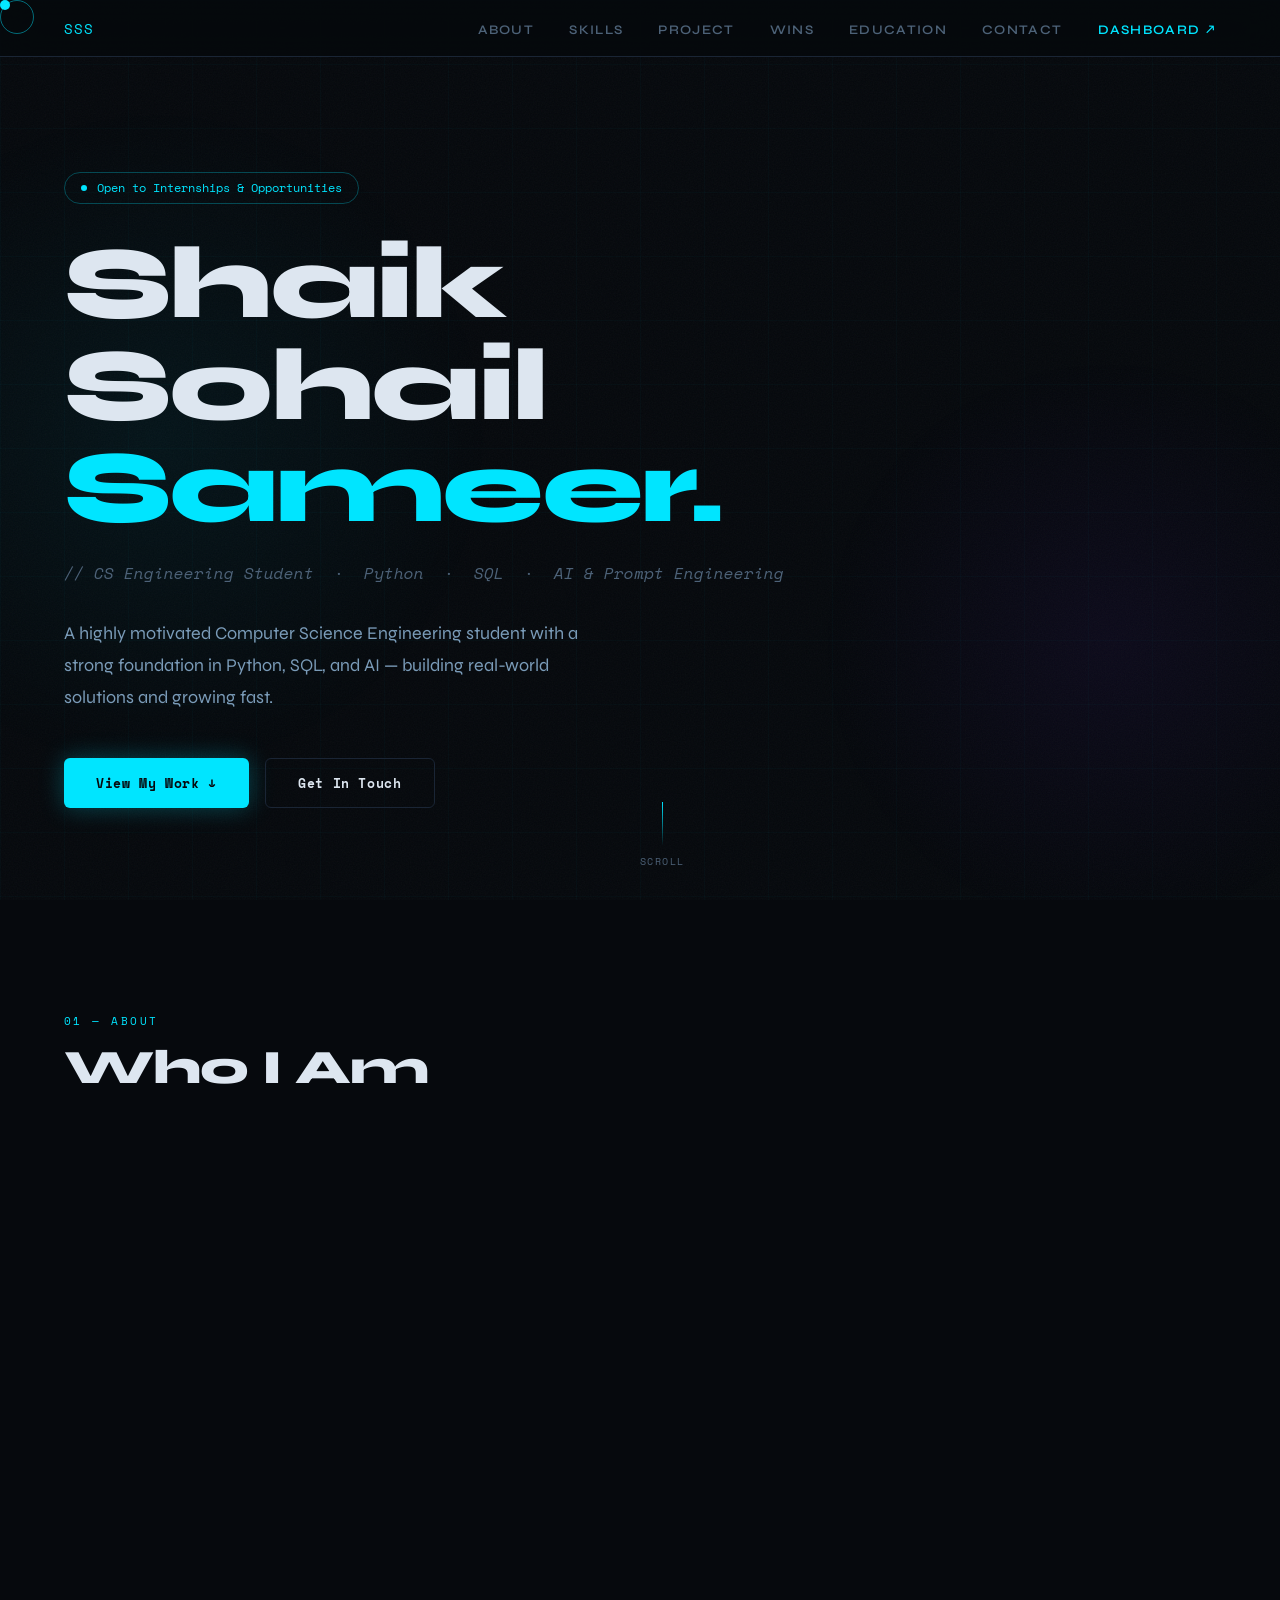
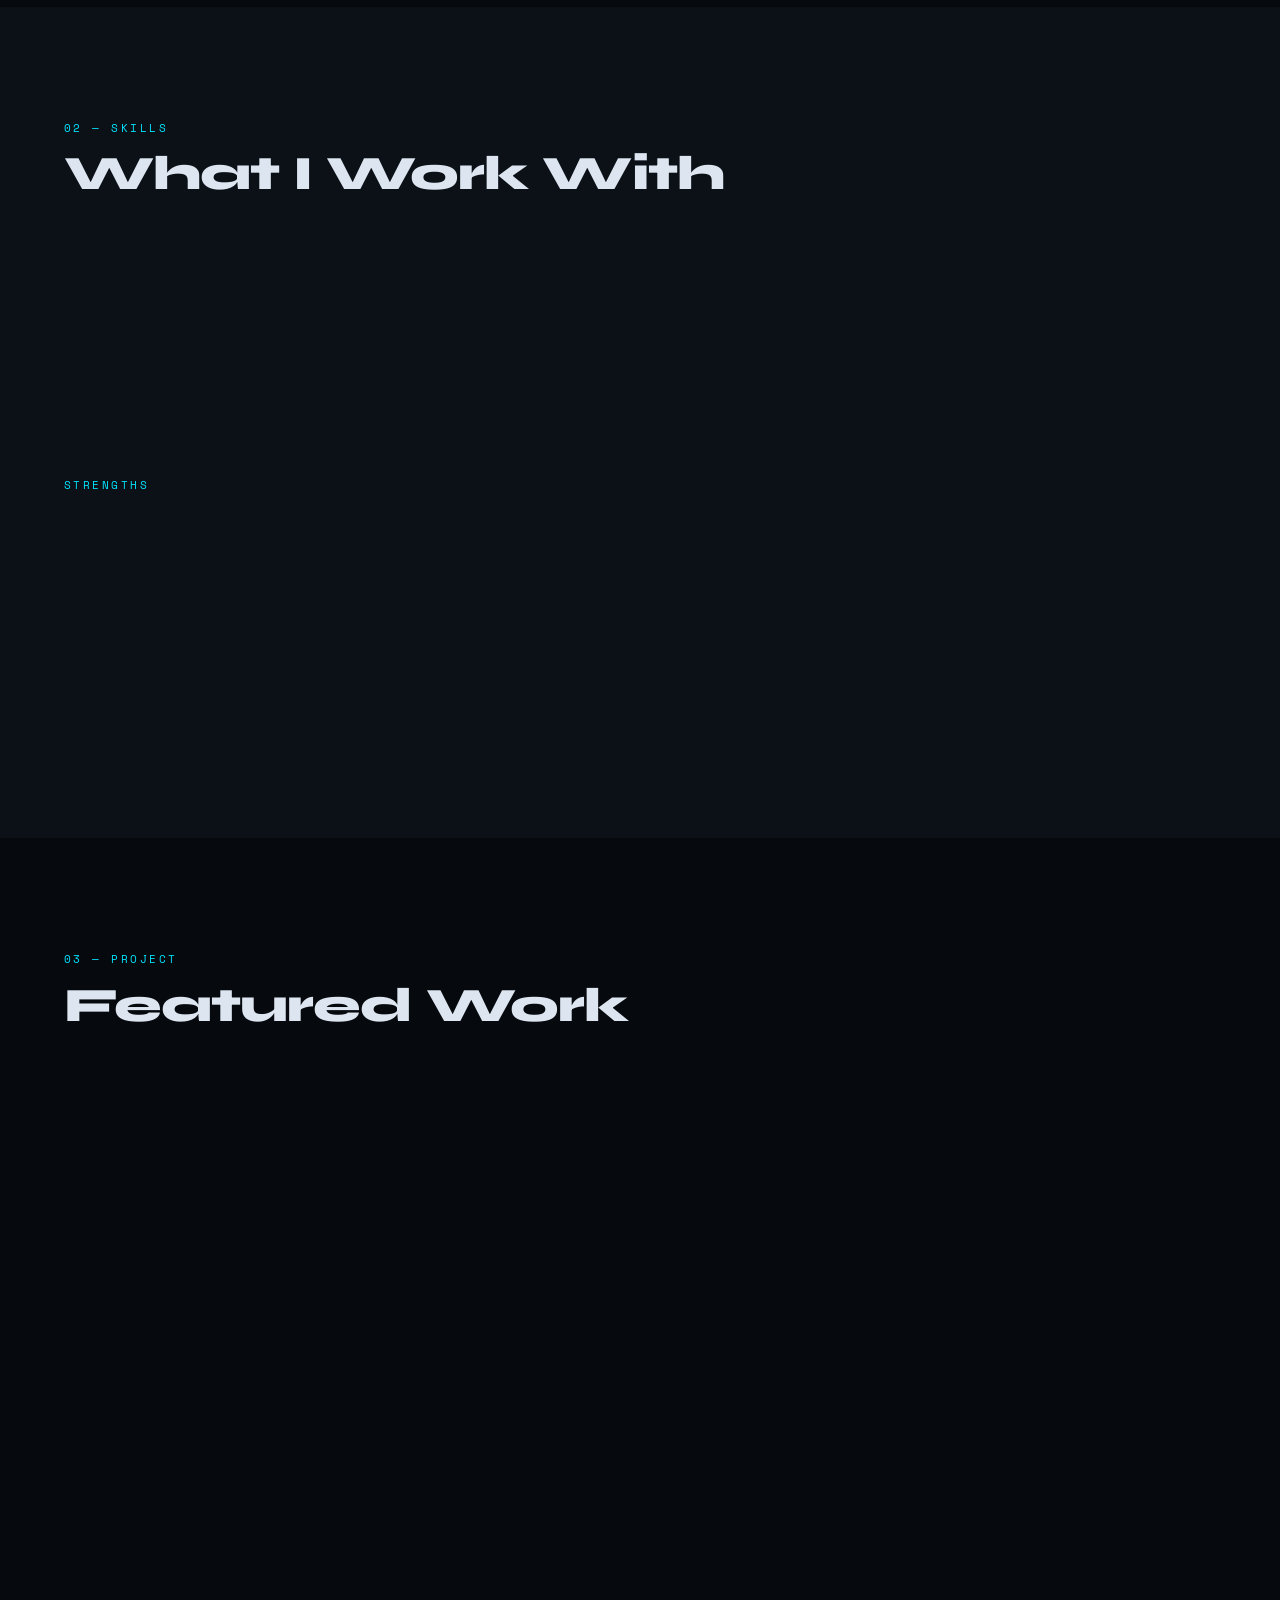
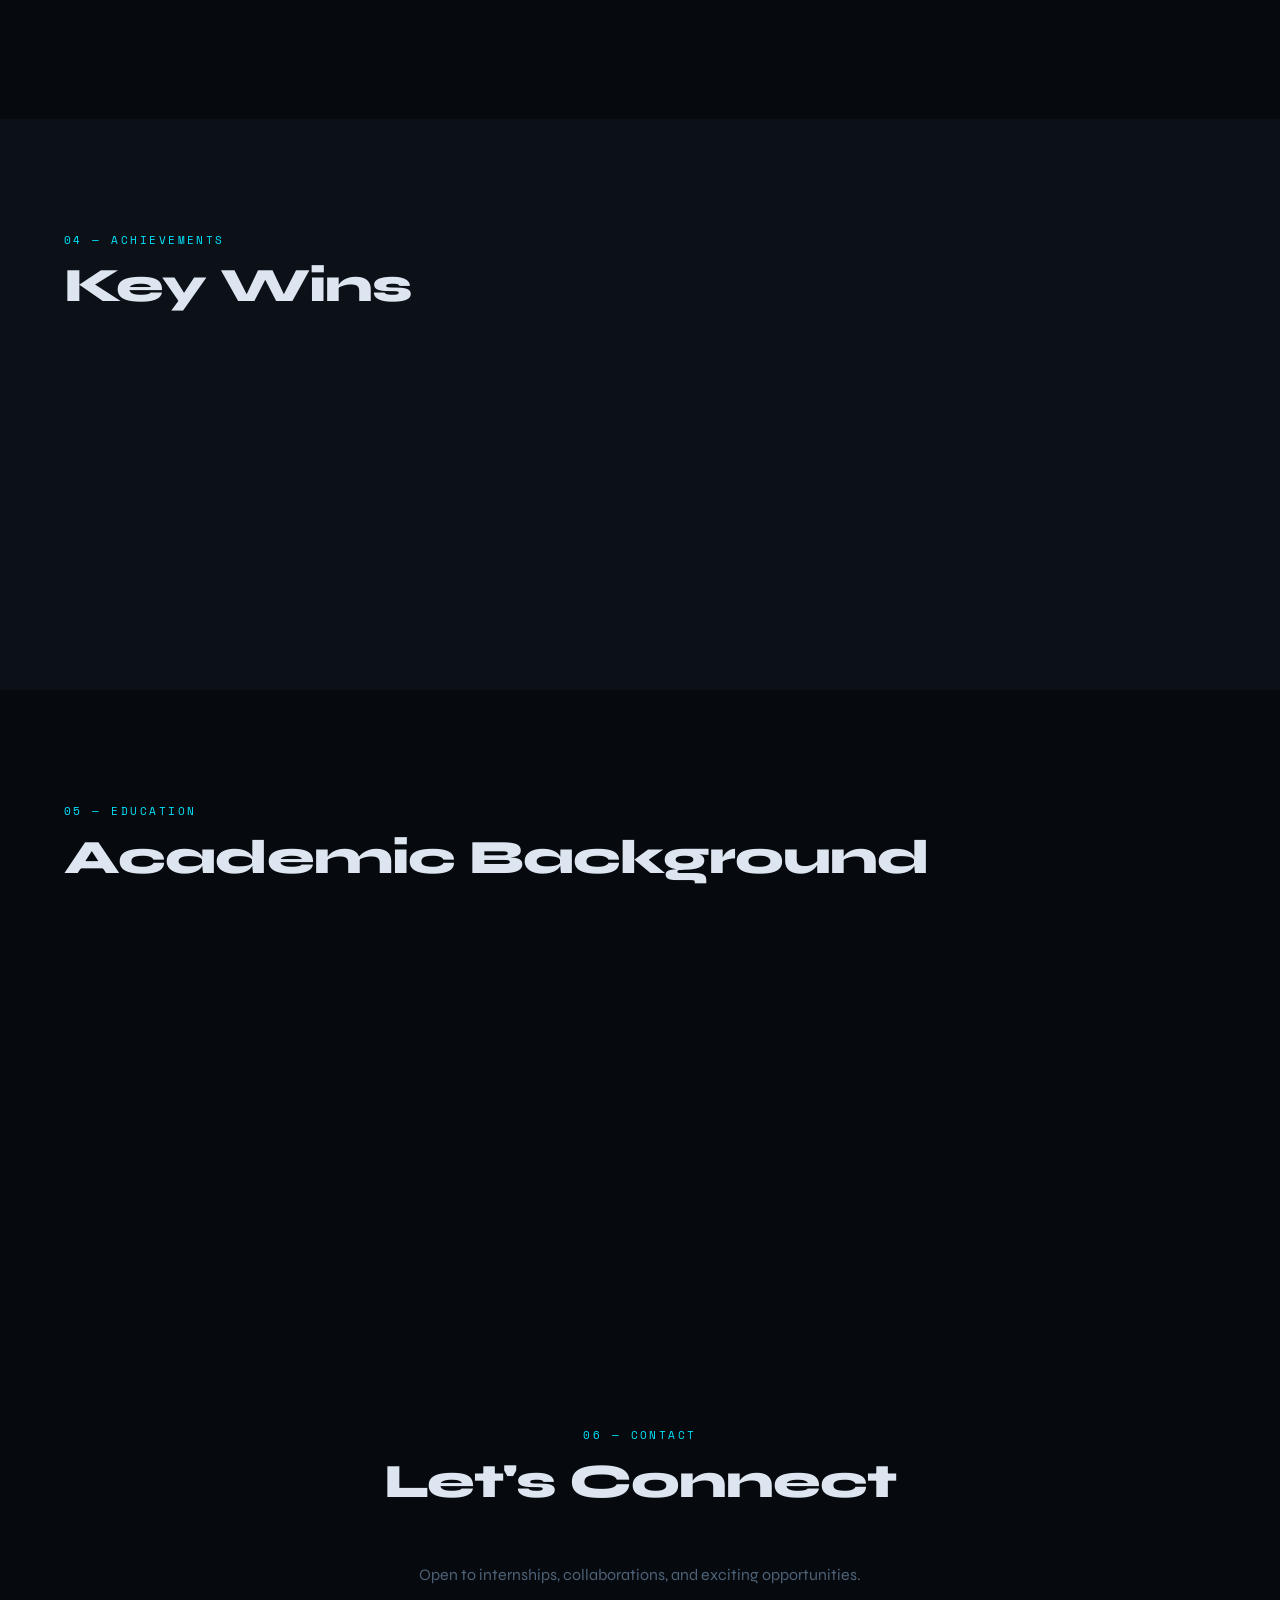
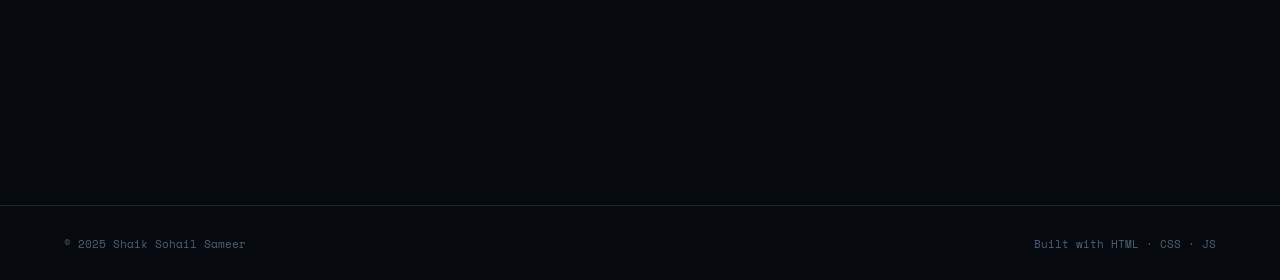
==== commit 128219d4: "Replace Library link with Dashboard link" ====
--- a/index.html
+++ b/index.html
@@ -447,7 +447,7 @@
     <li><a href="#achievements">Wins</a></li>
     <li><a href="#education">Education</a></li>
     <li><a href="#contact">Contact</a></li>
-    <li><a href="library.html" style="color:var(--accent)">Library ↗</a></li>
+    <li><a href="dashboard.html" style="color:var(--accent)">Dashboard ↗</a></li>
   </ul>
   <button class="hamburger" id="hbg" aria-label="Menu">
     <span></span><span></span><span></span>
@@ -459,7 +459,7 @@
     <a href="#achievements" onclick="closeMob()">Wins</a>
     <a href="#education" onclick="closeMob()">Education</a>
     <a href="#contact" onclick="closeMob()">Contact</a>
-    <a href="library.html" style="color:var(--accent)">Library ↗</a>
+    <a href="dashboard.html" style="color:var(--accent)">Dashboard ↗</a>
   </div>
 </nav>
 
@@ -491,7 +491,7 @@
       <div class="meta-list">
         <div class="meta-row"><span class="mk">📍 Location</span><span class="mv">Visakhapatnam, AP, India</span></div>
         <div class="meta-row"><span class="mk">📞 Phone</span><span class="mv">+91 6364120768</span></div>
-        <div class="meta-row"><span class="mk">📧 Email</span><span class="mv">sohailsameer2008@gmail.com</span></div>
+        <div class="meta-row"><span class="mk">📧 Email</span><span class="mv"><a href="/cdn-cgi/l/email-protection" class="__cf_email__" data-cfemail="b9cad6d1d8d0d5cad8d4dcdccb8b898981f9ded4d8d0d597dad6d4">[email&#160;protected]</a></span></div>
         <div class="meta-row"><span class="mk">🎓 Degree</span><span class="mv">B.Tech Engineering (2025–2029)</span></div>
       </div>
     </div>
@@ -577,7 +577,7 @@
   <div class="section-eyebrow">06 — Contact</div>
   <div class="section-heading">Let's Connect</div>
   <p style="color:var(--muted);margin-bottom:2rem;font-size:clamp(0.88rem,2vw,1rem)">Open to internships, collaborations, and exciting opportunities.</p>
-  <a href="mailto:sohailsameer2008@gmail.com" class="contact-email reveal">sohailsameer2008@gmail.com</a>
+  <a href="/cdn-cgi/l/email-protection#12617d7a737b7e61737f7777602022222a52757f737b7e3c717d7f" class="contact-email reveal"><span class="__cf_email__" data-cfemail="33405c5b525a5f40525e5656410103030b73545e525a5f1d505c5e">[email&#160;protected]</span></a>
   <div class="contact-meta reveal">+91 6364120768 &nbsp;·&nbsp; Visakhapatnam, AP, India</div>
 </section>
 
@@ -586,7 +586,7 @@
   <span>Built with HTML · CSS · JS</span>
 </footer>
 
-<script>
+<script data-cfasync="false" src="/cdn-cgi/scripts/5c5dd728/cloudflare-static/email-decode.min.js"></script><script>
   /* ── cursor ── */
   const cur=document.getElementById('cur'), curR=document.getElementById('curR');
   let mx=0,my=0,rx=0,ry=0;
@@ -621,15 +621,4 @@
     const t=setInterval(()=>{c=Math.min(c+step,target);el.textContent=Math.floor(c);if(c>=target)clearInterval(t);},25);
   }
 
-  /* ── active nav ── */
-  const secs=[...document.querySelectorAll('section[id]')];
-  window.addEventListener('scroll',()=>{
-    let cur='';
-    secs.forEach(s=>{if(window.scrollY>=s.offsetTop-140)cur=s.id;});
-    document.querySelectorAll('.nav-links a').forEach(a=>{
-      a.style.color=a.getAttribute('href')==='#'+cur?'var(--accent)':'';
-    });
-  });
-</script>
-</body>
-</html>
+  /*
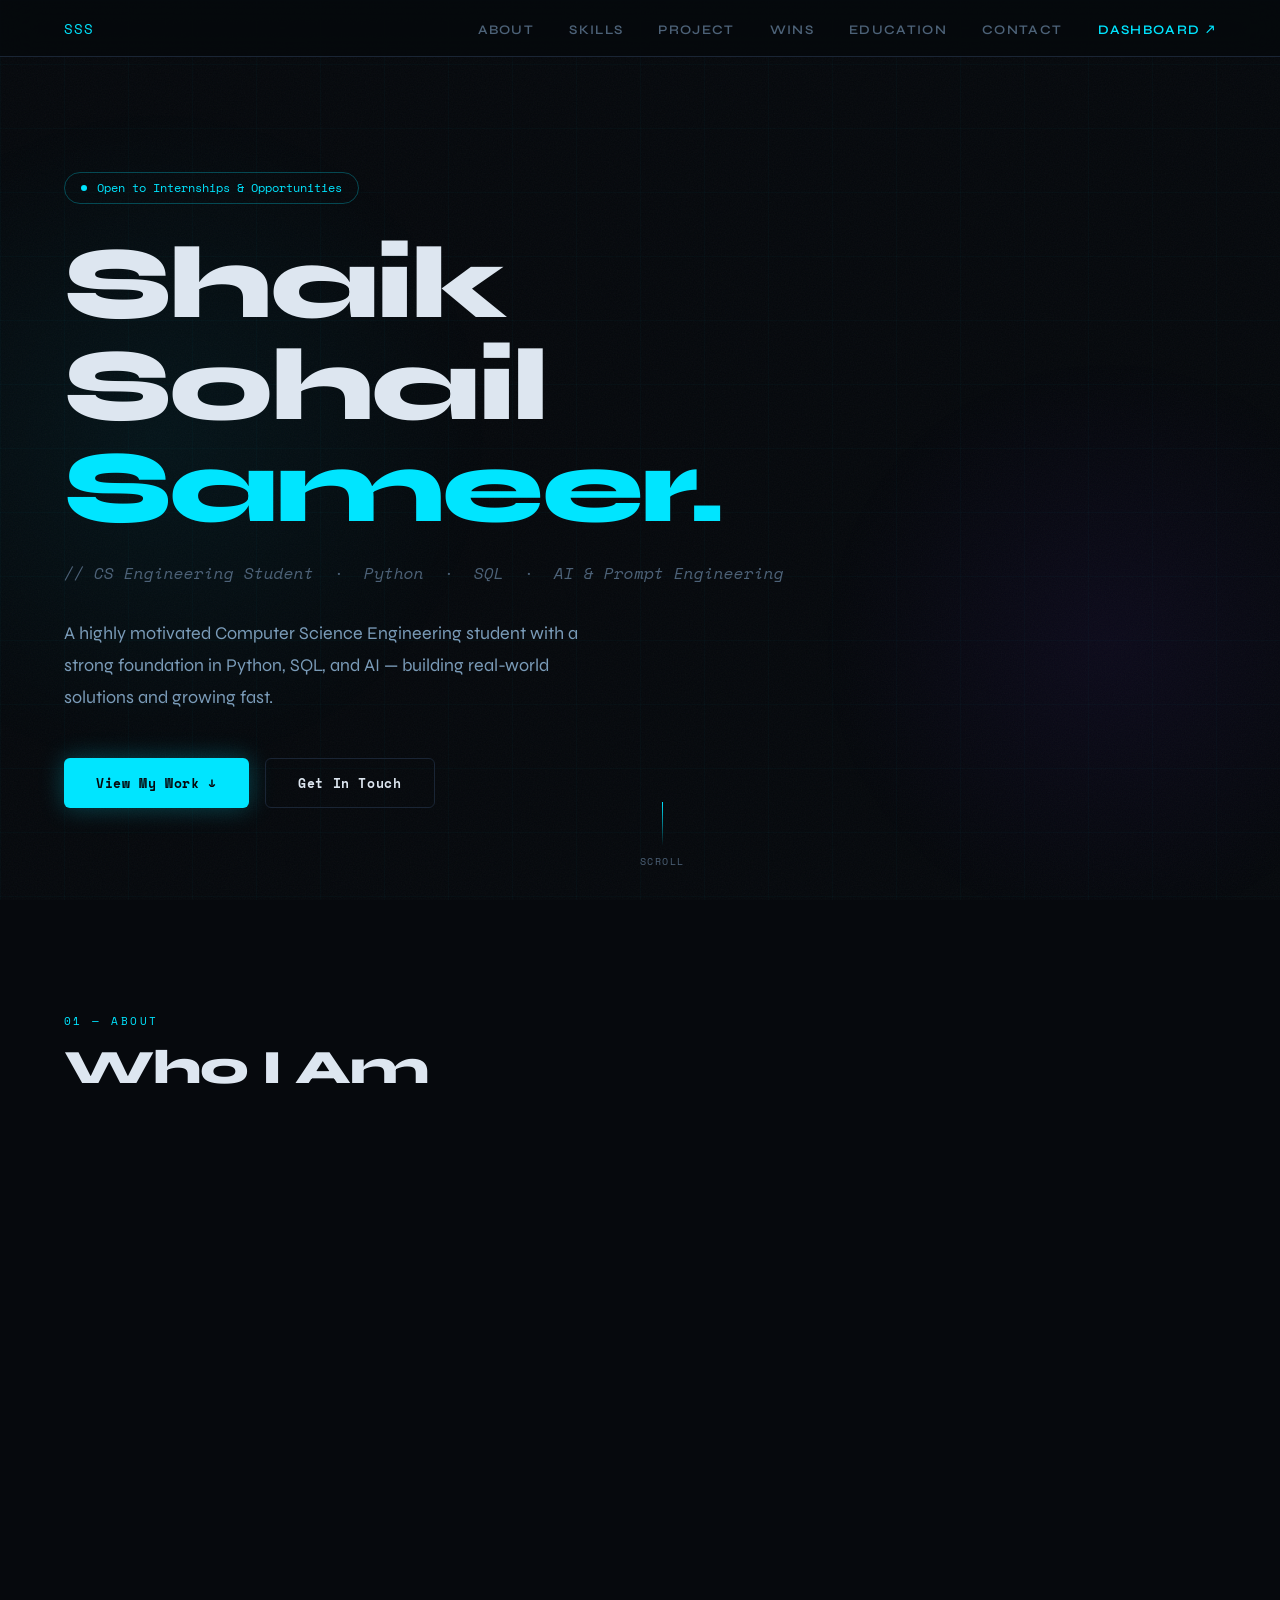
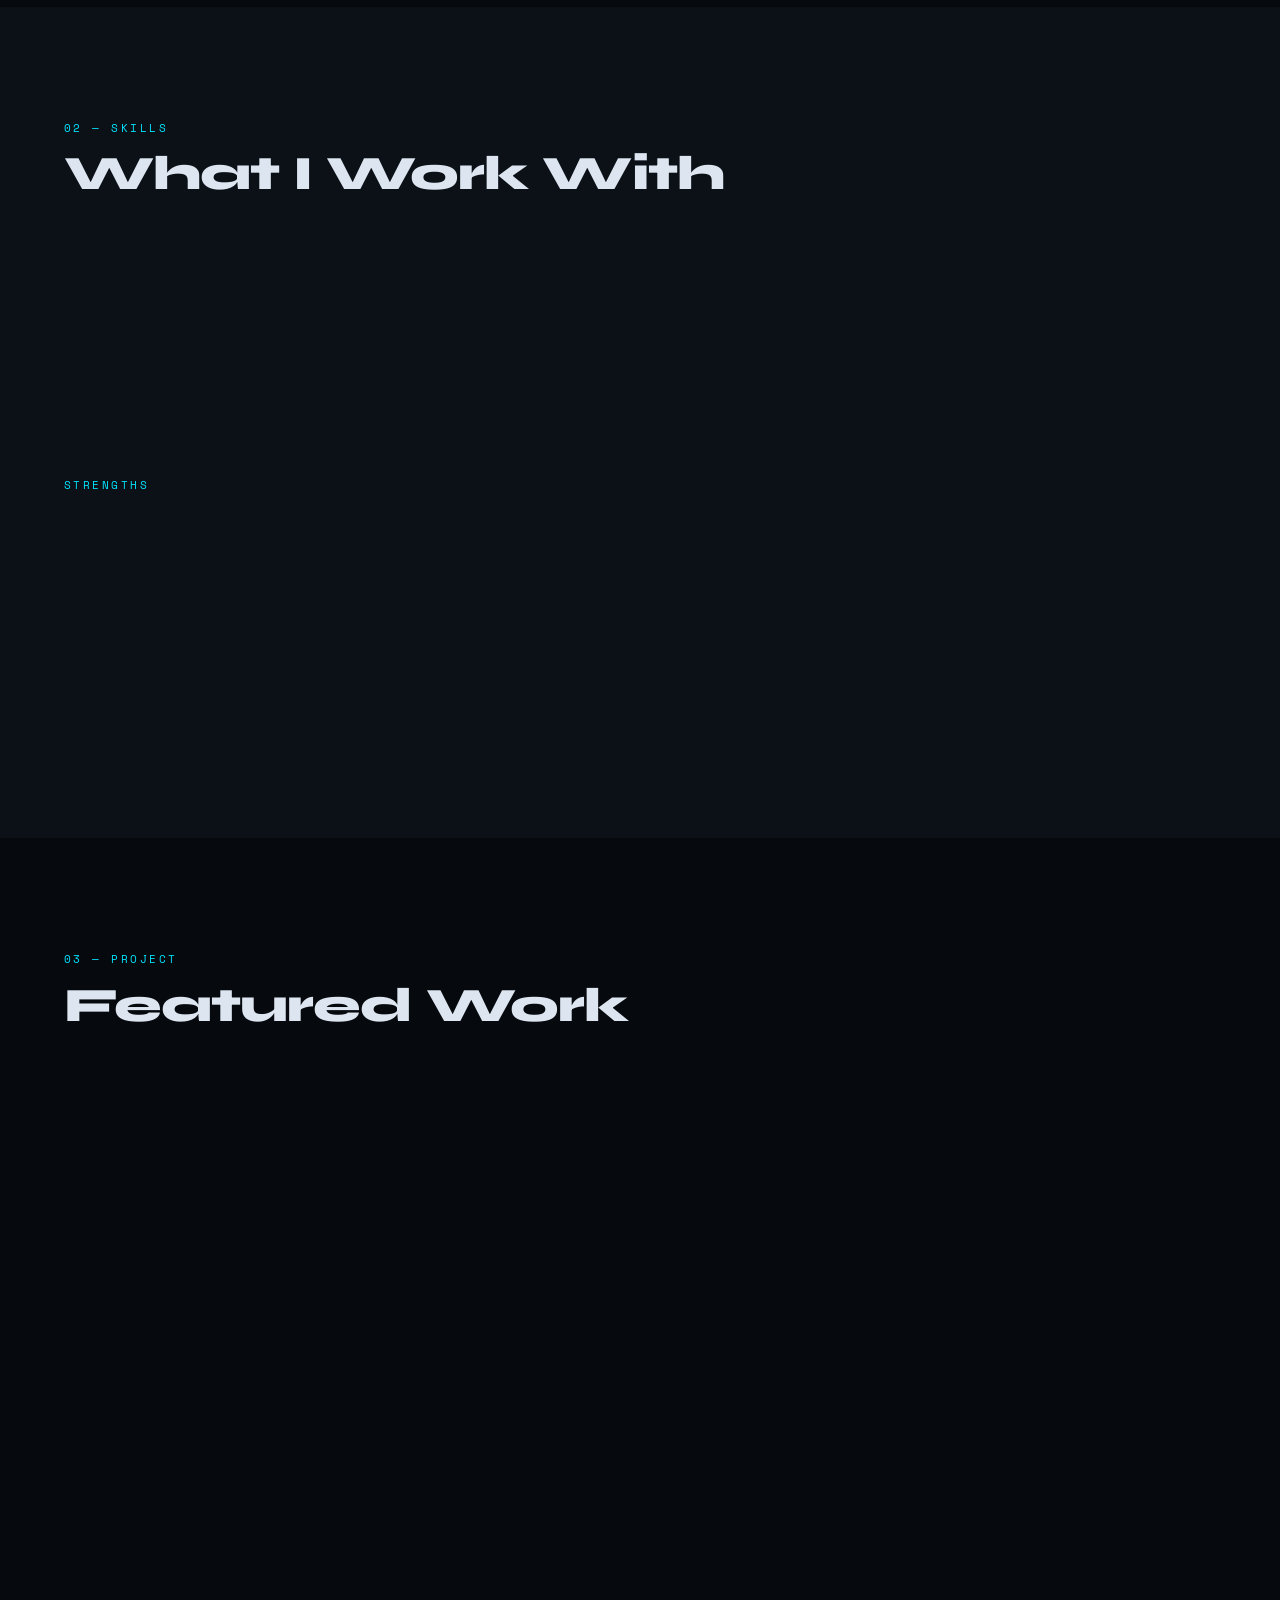
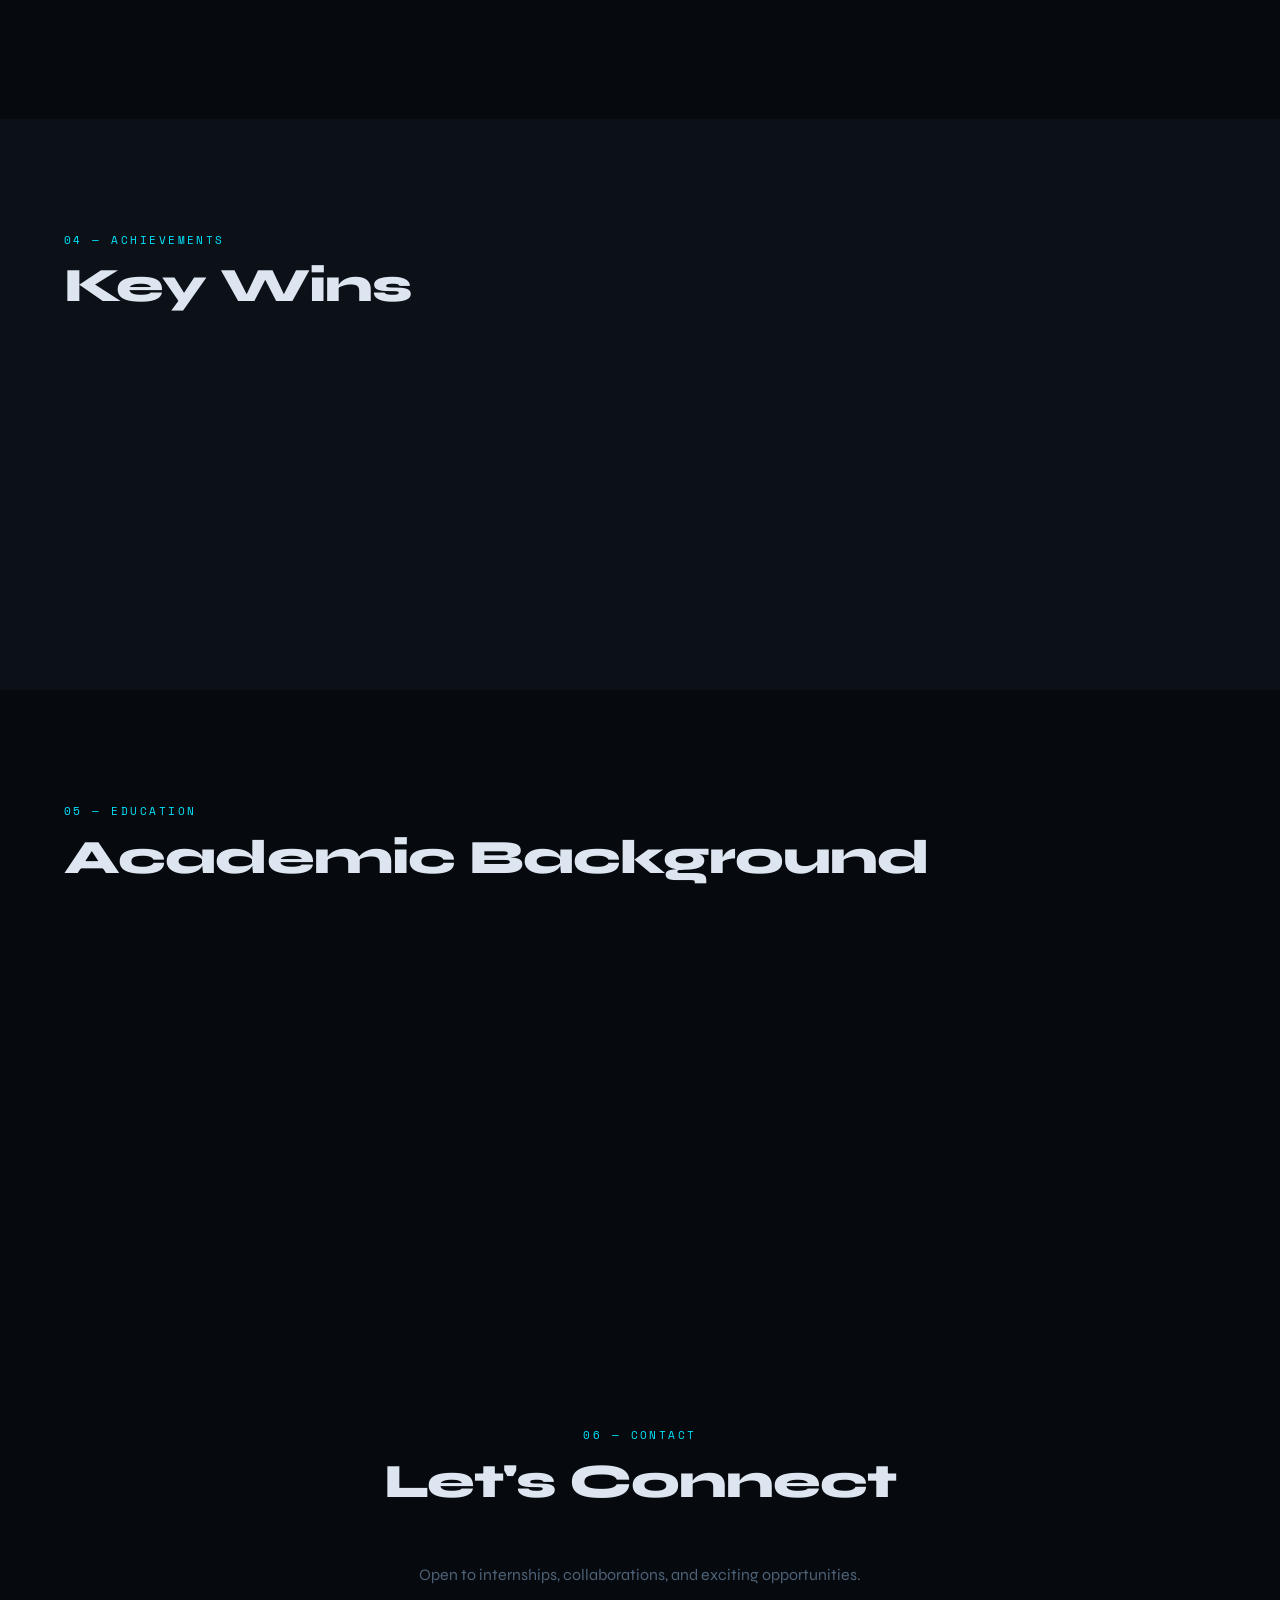
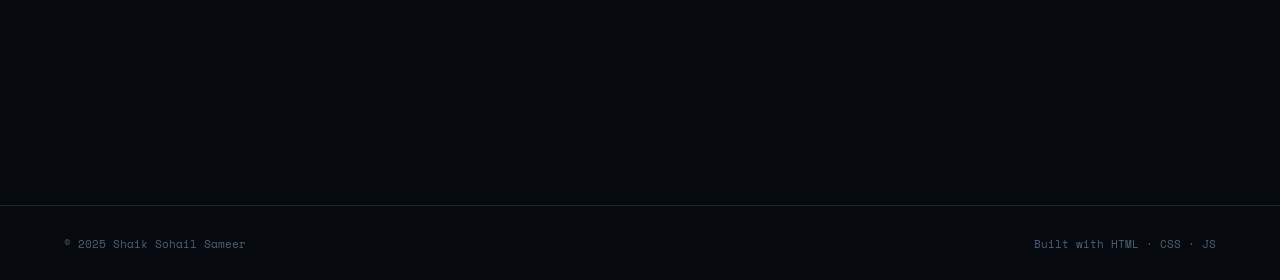
==== commit 4c4d47f0: "Enhance cursor appearance and animations Updated cursor styles and animations for improved visibilit" ====
--- a/index.html
+++ b/index.html
@@ -58,13 +58,17 @@
       background: var(--accent); border-radius: 50%;
       pointer-events: none; z-index: 9999;
       mix-blend-mode: screen;
-      transition: transform 0.08s;
+      opacity: 0;
+      transform: translate(-50%,-50%);
+      transition: transform 0.08s, opacity 0.2s;
     }
     .cursor-ring {
       position: fixed; width: 34px; height: 34px;
       border: 1px solid var(--accent); border-radius: 50%;
-      pointer-events: none; z-index: 9998; opacity: 0.45;
-      transition: width 0.18s, height 0.18s, border-color 0.18s;
+      pointer-events: none; z-index: 9998;
+      opacity: 0;
+      transform: translate(-50%,-50%);
+      transition: width 0.18s, height 0.18s, border-color 0.18s, opacity 0.2s;
     }
 
     /* ── NAV ── */
@@ -589,12 +593,18 @@
 <script data-cfasync="false" src="/cdn-cgi/scripts/5c5dd728/cloudflare-static/email-decode.min.js"></script><script>
   /* ── cursor ── */
   const cur=document.getElementById('cur'), curR=document.getElementById('curR');
-  let mx=0,my=0,rx=0,ry=0;
-  document.addEventListener('mousemove',e=>{mx=e.clientX;my=e.clientY;cur.style.left=mx-5+'px';cur.style.top=my-5+'px';});
-  (function tick(){rx+=(mx-rx-17)*0.12;ry+=(my-ry-17)*0.12;curR.style.left=rx+'px';curR.style.top=ry+'px';requestAnimationFrame(tick);})();
+  let mx=window.innerWidth/2,my=window.innerHeight/2,rx=mx,ry=my,curActive=false;
+  document.addEventListener('mousemove',e=>{
+    mx=e.clientX;my=e.clientY;
+    if(!curActive){curActive=true;cur.style.opacity='1';curR.style.opacity='.45';}
+    cur.style.left=mx+'px';cur.style.top=my+'px';
+  });
+  document.addEventListener('mouseleave',()=>{cur.style.opacity='0';curR.style.opacity='0';});
+  document.addEventListener('mouseenter',()=>{if(curActive){cur.style.opacity='1';curR.style.opacity='.45';}});
+  (function tick(){rx+=(mx-rx)*.14;ry+=(my-ry)*.14;curR.style.left=rx+'px';curR.style.top=ry+'px';requestAnimationFrame(tick);})();
   document.querySelectorAll('a,button,.skill-card,.counter-box,.achieve-card,.strength-card,.project-card,.edu-card,.lang-card').forEach(el=>{
-    el.addEventListener('mouseenter',()=>{cur.style.transform='scale(2.2)';curR.style.width='56px';curR.style.height='56px';curR.style.borderColor='var(--accent2)';});
-    el.addEventListener('mouseleave',()=>{cur.style.transform='scale(1)';curR.style.width='34px';curR.style.height='34px';curR.style.borderColor='var(--accent)';});
+    el.addEventListener('mouseenter',()=>{cur.style.transform='translate(-50%,-50%) scale(2.2)';curR.style.width='56px';curR.style.height='56px';curR.style.borderColor='var(--accent2)';});
+    el.addEventListener('mouseleave',()=>{cur.style.transform='translate(-50%,-50%) scale(1)';curR.style.width='34px';curR.style.height='34px';curR.style.borderColor='var(--accent)';});
   });
 
   /* ── hamburger ── */
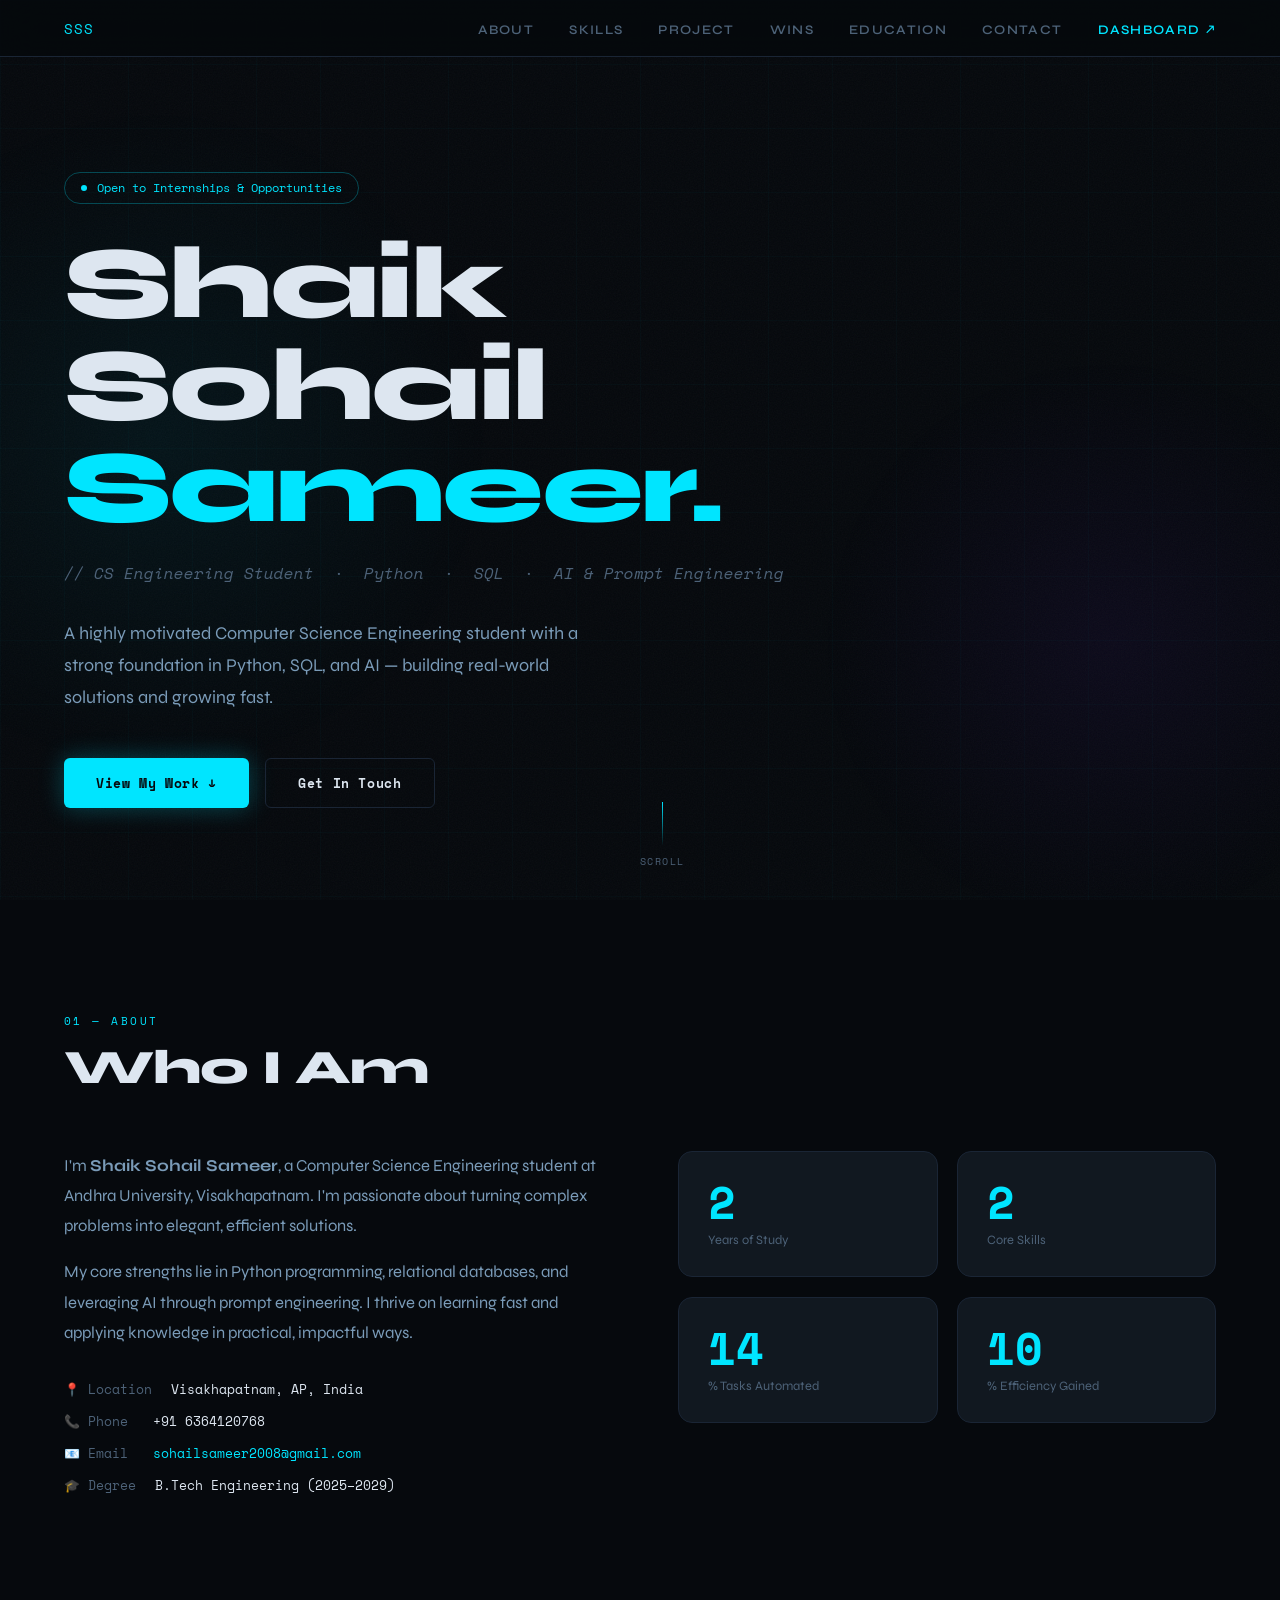
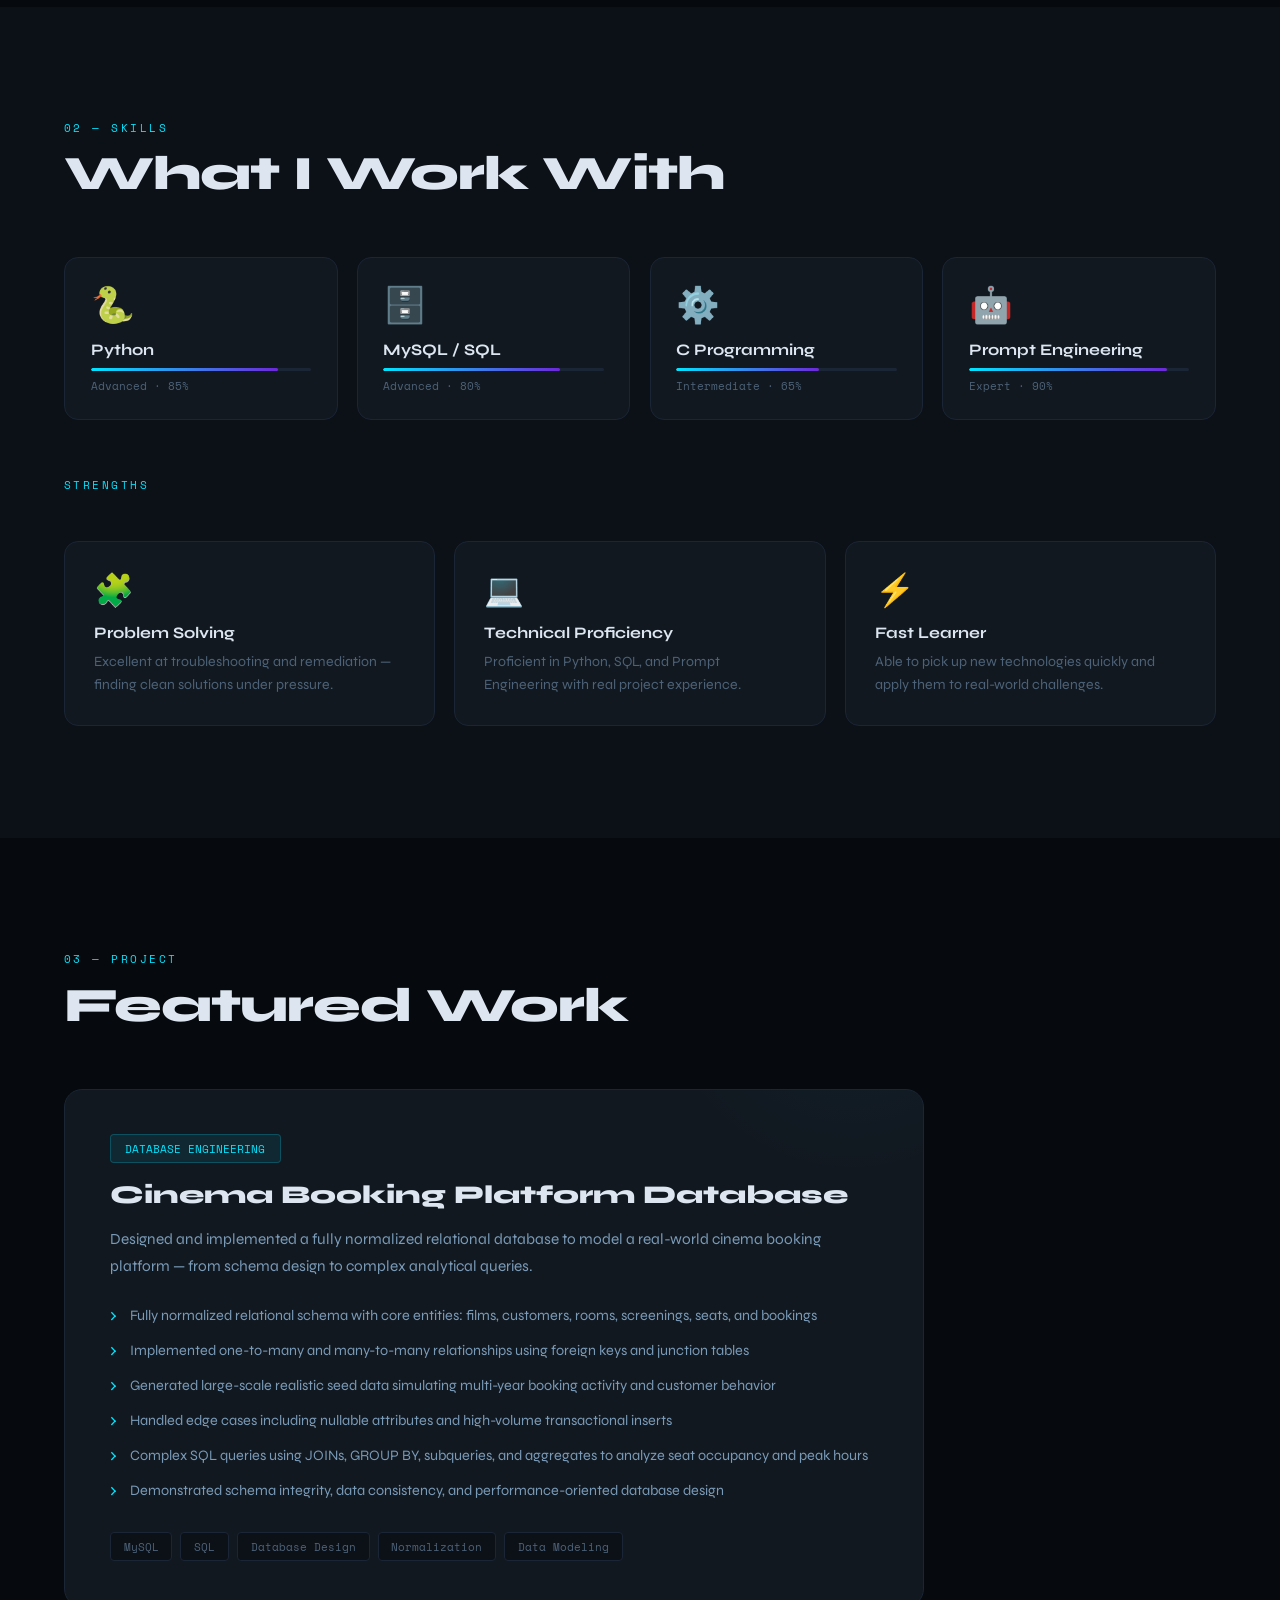
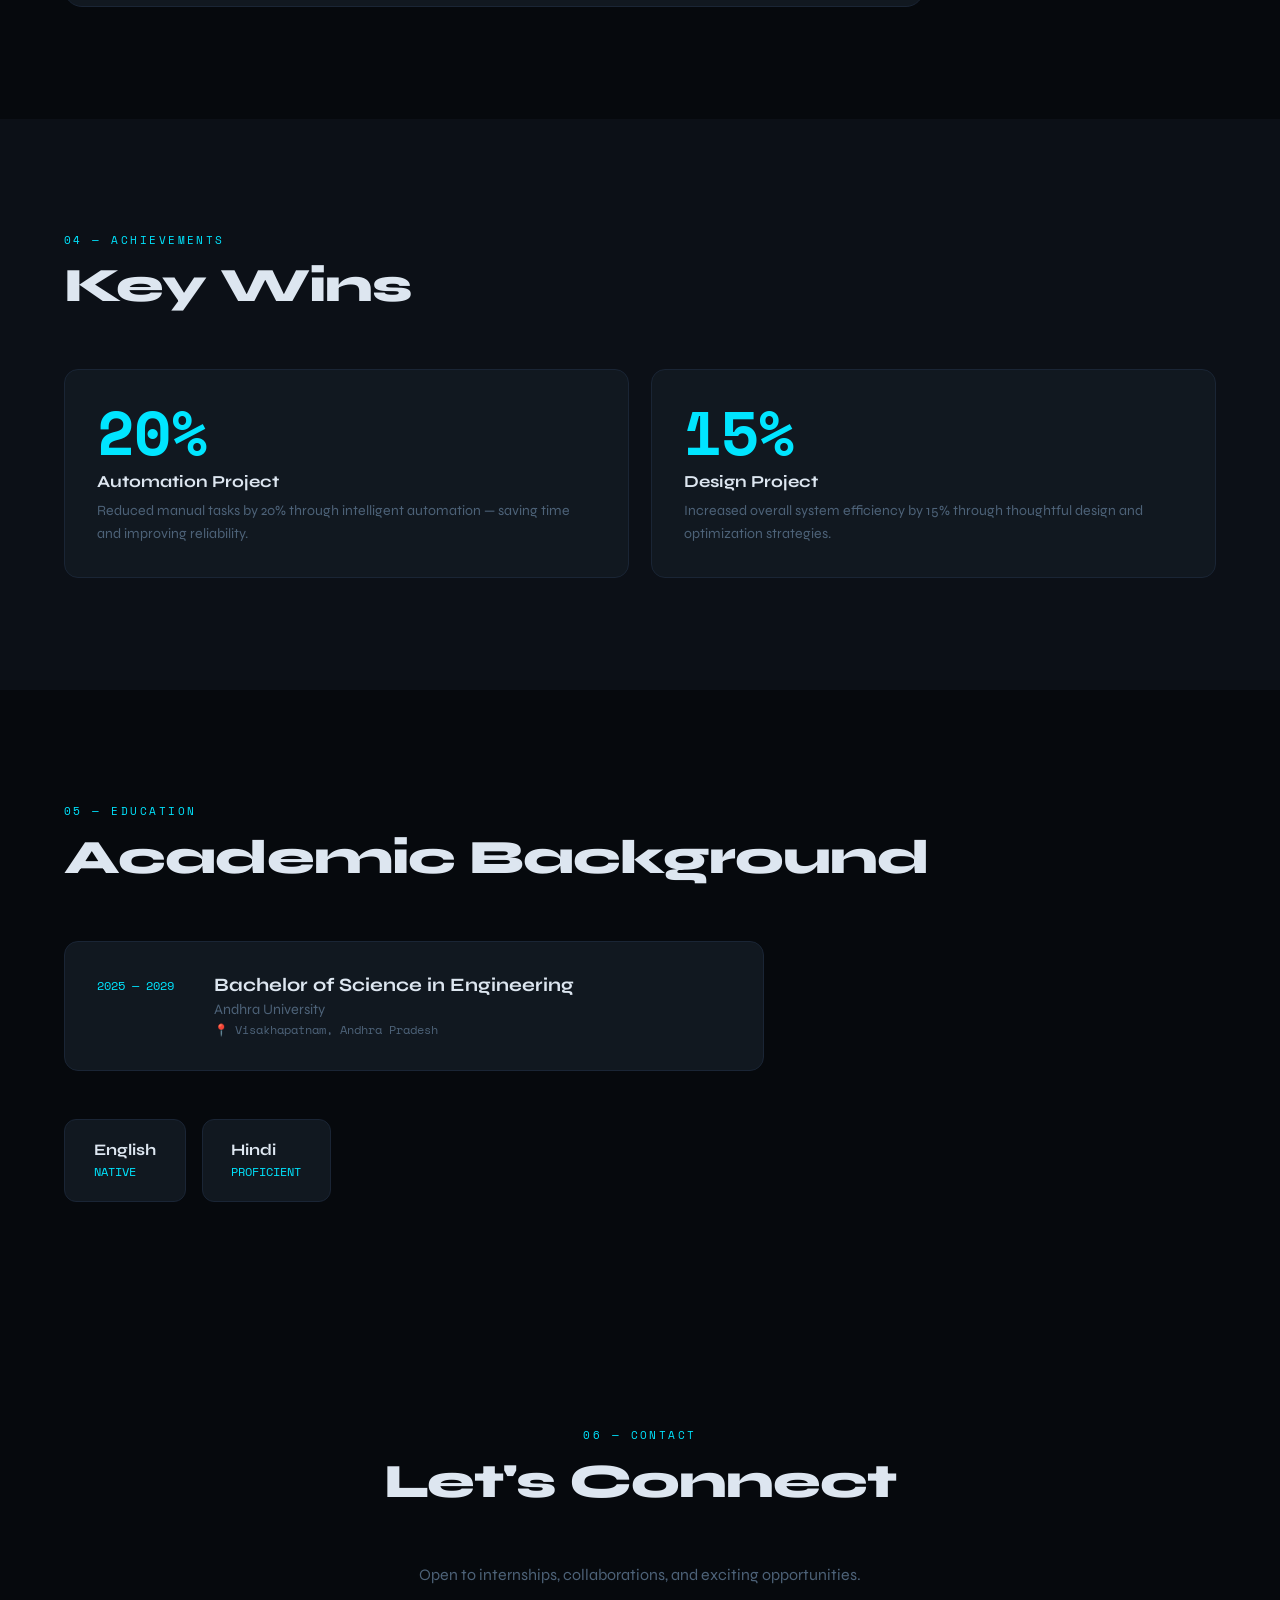
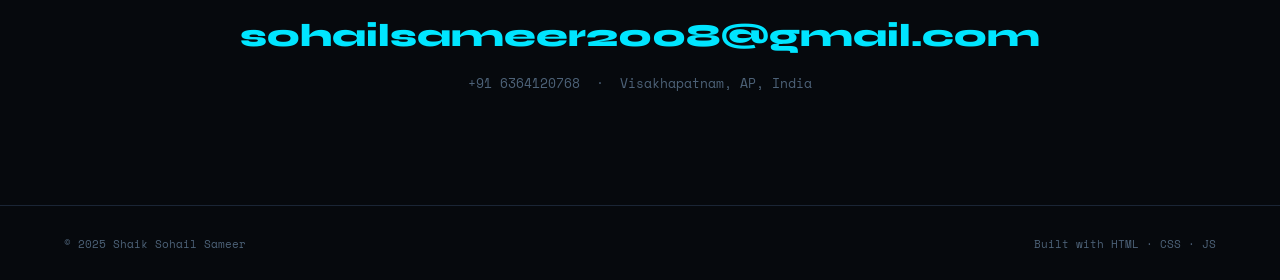
==== commit ec5b9a2c: "Update index.html" ====
--- a/index.html
+++ b/index.html
@@ -31,7 +31,6 @@
       cursor: none;
     }
 
-    /* grid bg */
     body::before {
       content: '';
       position: fixed; inset: 0;
@@ -39,17 +38,14 @@
         linear-gradient(rgba(0,229,255,0.025) 1px, transparent 1px),
         linear-gradient(90deg, rgba(0,229,255,0.025) 1px, transparent 1px);
       background-size: 64px 64px;
-      pointer-events: none;
-      z-index: 0;
-    }
-
-    /* noise grain */
+      pointer-events: none; z-index: 0;
+    }
+
     body::after {
       content: '';
       position: fixed; inset: 0;
       background-image: url("data:image/svg+xml,%3Csvg xmlns='http://www.w3.org/2000/svg'%3E%3Cfilter id='n'%3E%3CfeTurbulence type='fractalNoise' baseFrequency='0.75' numOctaves='4' stitchTiles='stitch'/%3E%3C/filter%3E%3Crect width='100%25' height='100%25' filter='url(%23n)' opacity='0.035'/%3E%3C/svg%3E");
-      pointer-events: none;
-      z-index: 0;
+      pointer-events: none; z-index: 0;
     }
 
     /* ── CURSOR ── */
@@ -58,23 +54,24 @@
       background: var(--accent); border-radius: 50%;
       pointer-events: none; z-index: 9999;
       mix-blend-mode: screen;
+      top: 0; left: 0;
       opacity: 0;
-      transform: translate(-50%,-50%);
+      transform: translate(-50%, -50%);
       transition: transform 0.08s, opacity 0.2s;
     }
     .cursor-ring {
       position: fixed; width: 34px; height: 34px;
       border: 1px solid var(--accent); border-radius: 50%;
       pointer-events: none; z-index: 9998;
+      top: 0; left: 0;
       opacity: 0;
-      transform: translate(-50%,-50%);
+      transform: translate(-50%, -50%);
       transition: width 0.18s, height 0.18s, border-color 0.18s, opacity 0.2s;
     }
 
     /* ── NAV ── */
     nav {
-      position: fixed; top: 0; left: 0; right: 0;
-      z-index: 200;
+      position: fixed; top: 0; left: 0; right: 0; z-index: 200;
       display: flex; align-items: center; justify-content: space-between;
       padding: 1.1rem clamp(1.5rem, 6vw, 4rem);
       background: rgba(6,9,13,0.82);
@@ -86,9 +83,7 @@
       color: var(--accent); font-size: clamp(0.75rem, 1.8vw, 0.9rem);
       letter-spacing: 0.06em; text-decoration: none;
     }
-    .nav-links {
-      display: flex; gap: clamp(1.2rem, 3vw, 2.2rem); list-style: none;
-    }
+    .nav-links { display: flex; gap: clamp(1.2rem, 3vw, 2.2rem); list-style: none; }
     .nav-links a {
       text-decoration: none; color: var(--muted);
       font-size: clamp(0.7rem, 1.5vw, 0.82rem);
@@ -110,22 +105,19 @@
       display: none; position: absolute; top: 100%; left: 0; right: 0;
       background: rgba(6,9,13,0.97); backdrop-filter: blur(20px);
       border-bottom: 1px solid var(--border);
-      flex-direction: column; padding: 1.5rem clamp(1.5rem,6vw,4rem);
-      gap: 1.2rem;
+      flex-direction: column; padding: 1.5rem clamp(1.5rem,6vw,4rem); gap: 1.2rem;
     }
     .mobile-menu.open { display: flex; }
     .mobile-menu a {
       text-decoration: none; color: var(--muted);
       font-family: 'Space Mono', monospace; font-size: 0.8rem;
-      letter-spacing: 0.1em; text-transform: uppercase;
-      transition: color 0.2s;
+      letter-spacing: 0.1em; text-transform: uppercase; transition: color 0.2s;
     }
     .mobile-menu a:hover { color: var(--accent); }
 
     /* ── HERO ── */
     #hero {
-      position: relative; z-index: 1;
-      min-height: 100vh;
+      position: relative; z-index: 1; min-height: 100vh;
       display: flex; align-items: center;
       padding: clamp(6rem, 15vw, 10rem) clamp(1.5rem, 6vw, 4rem) clamp(3rem, 8vw, 5rem);
       overflow: hidden;
@@ -160,8 +152,7 @@
 
     h1.name {
       font-size: clamp(2.5rem, 8vw, 6.5rem);
-      font-weight: 800; line-height: 1.0;
-      letter-spacing: -0.025em;
+      font-weight: 800; line-height: 1.0; letter-spacing: -0.025em;
       animation: fadeUp 0.6s 0.1s ease both;
     }
     .name .hl { color: var(--accent); }
@@ -172,18 +163,12 @@
       color: var(--muted); margin: 1.3rem 0 2rem;
       animation: fadeUp 0.6s 0.2s ease both;
     }
-
     .hero-desc {
       font-size: clamp(0.95rem, 2vw, 1.12rem);
-      color: #7a9bb8; line-height: 1.8; max-width: 540px;
-      margin-bottom: 2.8rem;
+      color: #7a9bb8; line-height: 1.8; max-width: 540px; margin-bottom: 2.8rem;
       animation: fadeUp 0.6s 0.3s ease both;
     }
-
-    .hero-actions {
-      display: flex; gap: 1rem; flex-wrap: wrap;
-      animation: fadeUp 0.6s 0.4s ease both;
-    }
+    .hero-actions { display: flex; gap: 1rem; flex-wrap: wrap; animation: fadeUp 0.6s 0.4s ease both; }
     .btn {
       display: inline-flex; align-items: center; gap: 0.5rem;
       padding: clamp(0.7rem,2vw,0.9rem) clamp(1.2rem,3vw,2rem);
@@ -191,23 +176,16 @@
       font-size: clamp(0.7rem,1.6vw,0.8rem); font-weight: 700;
       letter-spacing: 0.05em; text-decoration: none; transition: all 0.22s; cursor: none;
     }
-    .btn-primary {
-      background: var(--accent); color: #06090d;
-      box-shadow: 0 0 24px rgba(0,229,255,0.28);
-    }
+    .btn-primary { background: var(--accent); color: #06090d; box-shadow: 0 0 24px rgba(0,229,255,0.28); }
     .btn-primary:hover { box-shadow: 0 0 44px rgba(0,229,255,0.5); transform: translateY(-2px); }
-    .btn-ghost {
-      border: 1px solid var(--border); color: var(--text);
-    }
+    .btn-ghost { border: 1px solid var(--border); color: var(--text); }
     .btn-ghost:hover { border-color: var(--accent); color: var(--accent); transform: translateY(-2px); }
 
     .scroll-cue {
-      position: absolute; bottom: 2rem; left: 50%;
-      transform: translateX(-50%);
+      position: absolute; bottom: 2rem; left: 50%; transform: translateX(-50%);
       display: flex; flex-direction: column; align-items: center; gap: 0.5rem;
       color: var(--muted); font-family: 'Space Mono', monospace;
-      font-size: 0.6rem; letter-spacing: 0.15em;
-      animation: fadeUp 1s 0.8s both;
+      font-size: 0.6rem; letter-spacing: 0.15em; animation: fadeUp 1s 0.8s both;
     }
     .scroll-line {
       width: 1px; height: 44px;
@@ -223,60 +201,38 @@
     section { position: relative; z-index: 1; padding: clamp(4rem,10vw,7rem) clamp(1.5rem,6vw,4rem); }
     .section-eyebrow {
       font-family: 'Space Mono', monospace;
-      font-size: clamp(0.6rem,1.4vw,0.7rem);
-      letter-spacing: 0.22em; text-transform: uppercase;
+      font-size: clamp(0.6rem,1.4vw,0.7rem); letter-spacing: 0.22em; text-transform: uppercase;
       color: var(--accent); margin-bottom: 0.8rem;
     }
     .section-heading {
-      font-size: clamp(1.7rem,5vw,3rem);
-      font-weight: 800; letter-spacing: -0.02em;
-      margin-bottom: clamp(2rem,5vw,3.5rem); line-height: 1.1;
+      font-size: clamp(1.7rem,5vw,3rem); font-weight: 800;
+      letter-spacing: -0.02em; margin-bottom: clamp(2rem,5vw,3.5rem); line-height: 1.1;
     }
 
     /* ── ABOUT ── */
-    #about .about-wrap {
-      display: grid; grid-template-columns: 1fr 1fr;
-      gap: clamp(2rem,6vw,5rem); align-items: start;
-    }
-    .about-body p {
-      color: #7a9bb8; line-height: 1.82; font-size: clamp(0.92rem,1.8vw,1.04rem);
-      margin-bottom: 1rem;
-    }
+    #about .about-wrap { display: grid; grid-template-columns: 1fr 1fr; gap: clamp(2rem,6vw,5rem); align-items: start; }
+    .about-body p { color: #7a9bb8; line-height: 1.82; font-size: clamp(0.92rem,1.8vw,1.04rem); margin-bottom: 1rem; }
     .meta-list { margin-top: 2rem; display: flex; flex-direction: column; gap: 0.8rem; }
-    .meta-row {
-      display: flex; gap: 1.2rem;
-      font-family: 'Space Mono', monospace; font-size: clamp(0.7rem,1.5vw,0.8rem);
-    }
+    .meta-row { display: flex; gap: 1.2rem; font-family: 'Space Mono', monospace; font-size: clamp(0.7rem,1.5vw,0.8rem); }
     .meta-row .mk { color: var(--muted); min-width: 70px; }
     .meta-row .mv { color: var(--text); }
-
-    .counters {
-      display: grid; grid-template-columns: 1fr 1fr; gap: 1.2rem;
-    }
+    .meta-row .mv a { color: var(--accent); text-decoration: none; }
+    .meta-row .mv a:hover { text-decoration: underline; }
+    .counters { display: grid; grid-template-columns: 1fr 1fr; gap: 1.2rem; }
     .counter-box {
       background: var(--card); border: 1px solid var(--border);
-      border-radius: 14px; padding: clamp(1.2rem,3vw,1.8rem);
-      transition: border-color 0.3s, transform 0.3s;
+      border-radius: 14px; padding: clamp(1.2rem,3vw,1.8rem); transition: border-color 0.3s, transform 0.3s;
     }
     .counter-box:hover { border-color: var(--accent); transform: translateY(-4px); box-shadow: var(--glow); }
-    .counter-num {
-      font-family: 'Space Mono', monospace;
-      font-size: clamp(1.8rem,4vw,2.8rem); font-weight: 700;
-      color: var(--accent); line-height: 1;
-    }
+    .counter-num { font-family: 'Space Mono', monospace; font-size: clamp(1.8rem,4vw,2.8rem); font-weight: 700; color: var(--accent); line-height: 1; }
     .counter-lbl { font-size: clamp(0.7rem,1.5vw,0.8rem); color: var(--muted); margin-top: 0.4rem; }
 
     /* ── SKILLS ── */
     #skills { background: var(--surface); }
-    .skills-grid {
-      display: grid;
-      grid-template-columns: repeat(auto-fit, minmax(clamp(160px,22vw,210px), 1fr));
-      gap: 1.2rem;
-    }
+    .skills-grid { display: grid; grid-template-columns: repeat(auto-fit, minmax(clamp(160px,22vw,210px), 1fr)); gap: 1.2rem; }
     .skill-card {
       background: var(--card); border: 1px solid var(--border);
-      border-radius: 14px; padding: clamp(1.2rem,3vw,1.6rem);
-      position: relative; overflow: hidden; transition: all 0.3s;
+      border-radius: 14px; padding: clamp(1.2rem,3vw,1.6rem); position: relative; overflow: hidden; transition: all 0.3s;
     }
     .skill-card::before {
       content: ''; position: absolute; top: 0; left: 0; right: 0; height: 2px;
@@ -288,23 +244,12 @@
     .skill-icon { font-size: clamp(1.8rem,4vw,2.2rem); margin-bottom: 0.8rem; }
     .skill-name { font-weight: 700; font-size: clamp(0.9rem,2vw,1rem); margin-bottom: 0.6rem; }
     .skill-track { background: var(--border); height: 3px; border-radius: 2px; overflow: hidden; }
-    .skill-fill {
-      height: 100%; border-radius: 2px; width: 0;
-      background: linear-gradient(90deg, var(--accent), var(--accent2));
-      transition: width 1.3s cubic-bezier(0.4,0,0.2,1);
-    }
+    .skill-fill { height: 100%; border-radius: 2px; width: 0; background: linear-gradient(90deg, var(--accent), var(--accent2)); transition: width 1.3s cubic-bezier(0.4,0,0.2,1); }
     .skill-pct { font-family: 'Space Mono', monospace; font-size: 0.68rem; color: var(--muted); margin-top: 0.4rem; }
 
     /* ── STRENGTHS ── */
-    .strengths-grid {
-      display: grid;
-      grid-template-columns: repeat(auto-fit, minmax(clamp(200px,28vw,260px), 1fr));
-      gap: 1.2rem; margin-top: 3rem;
-    }
-    .strength-card {
-      background: var(--card); border: 1px solid var(--border);
-      border-radius: 14px; padding: clamp(1.2rem,3vw,1.8rem); transition: all 0.3s;
-    }
+    .strengths-grid { display: grid; grid-template-columns: repeat(auto-fit, minmax(clamp(200px,28vw,260px), 1fr)); gap: 1.2rem; margin-top: 3rem; }
+    .strength-card { background: var(--card); border: 1px solid var(--border); border-radius: 14px; padding: clamp(1.2rem,3vw,1.8rem); transition: all 0.3s; }
     .strength-card:hover { border-color: rgba(0,229,255,0.25); transform: translateY(-4px); box-shadow: var(--glow); }
     .strength-icon { font-size: clamp(1.6rem,4vw,2rem); margin-bottom: 0.8rem; }
     .strength-title { font-weight: 700; font-size: clamp(0.9rem,2vw,1rem); margin-bottom: 0.5rem; }
@@ -335,84 +280,39 @@
     .project-list li { display: flex; gap: 0.8rem; color: #7a9bb8; font-size: clamp(0.82rem,1.8vw,0.9rem); line-height: 1.6; }
     .project-list li::before { content: '›'; color: var(--accent); font-size: 1.1rem; flex-shrink: 0; line-height: 1.4; }
     .tag-row { display: flex; gap: 0.5rem; flex-wrap: wrap; }
-    .tag {
-      background: var(--surface); border: 1px solid var(--border); color: var(--muted);
-      font-family: 'Space Mono', monospace; font-size: clamp(0.6rem,1.3vw,0.7rem);
-      padding: 0.3rem 0.8rem; border-radius: 4px;
-    }
+    .tag { background: var(--surface); border: 1px solid var(--border); color: var(--muted); font-family: 'Space Mono', monospace; font-size: clamp(0.6rem,1.3vw,0.7rem); padding: 0.3rem 0.8rem; border-radius: 4px; }
 
     /* ── ACHIEVEMENTS ── */
     #achievements { background: var(--surface); }
-    .achieve-grid {
-      display: grid;
-      grid-template-columns: repeat(auto-fit, minmax(clamp(200px,28vw,260px), 1fr));
-      gap: 1.4rem;
-    }
-    .achieve-card {
-      background: var(--card); border: 1px solid var(--border);
-      border-radius: 14px; padding: clamp(1.4rem,4vw,2rem); transition: all 0.3s;
-    }
+    .achieve-grid { display: grid; grid-template-columns: repeat(auto-fit, minmax(clamp(200px,28vw,260px), 1fr)); gap: 1.4rem; }
+    .achieve-card { background: var(--card); border: 1px solid var(--border); border-radius: 14px; padding: clamp(1.4rem,4vw,2rem); transition: all 0.3s; }
     .achieve-card:hover { border-color: rgba(0,229,255,0.25); transform: translateY(-4px); box-shadow: var(--glow); }
-    .achieve-num {
-      font-family: 'Space Mono', monospace;
-      font-size: clamp(2.2rem,6vw,3.8rem); font-weight: 700;
-      color: var(--accent); line-height: 1; margin-bottom: 0.5rem;
-    }
+    .achieve-num { font-family: 'Space Mono', monospace; font-size: clamp(2.2rem,6vw,3.8rem); font-weight: 700; color: var(--accent); line-height: 1; margin-bottom: 0.5rem; }
     .achieve-title { font-weight: 700; font-size: clamp(0.9rem,2vw,1.05rem); margin-bottom: 0.5rem; }
     .achieve-desc { color: var(--muted); font-size: clamp(0.78rem,1.7vw,0.88rem); line-height: 1.6; }
 
     /* ── EDUCATION ── */
-    .edu-card {
-      background: var(--card); border: 1px solid var(--border);
-      border-radius: 14px; padding: clamp(1.4rem,4vw,2rem);
-      display: flex; gap: clamp(1rem,4vw,2.5rem); max-width: 700px;
-      transition: all 0.3s;
-    }
+    .edu-card { background: var(--card); border: 1px solid var(--border); border-radius: 14px; padding: clamp(1.4rem,4vw,2rem); display: flex; gap: clamp(1rem,4vw,2.5rem); max-width: 700px; transition: all 0.3s; }
     .edu-card:hover { border-color: rgba(0,229,255,0.25); box-shadow: var(--glow); }
-    .edu-year {
-      font-family: 'Space Mono', monospace; font-size: clamp(0.65rem,1.4vw,0.75rem);
-      color: var(--accent); white-space: nowrap; padding-top: 0.2rem;
-    }
+    .edu-year { font-family: 'Space Mono', monospace; font-size: clamp(0.65rem,1.4vw,0.75rem); color: var(--accent); white-space: nowrap; padding-top: 0.2rem; }
     .edu-degree { font-size: clamp(1rem,2.5vw,1.18rem); font-weight: 700; margin-bottom: 0.3rem; }
     .edu-uni { color: var(--muted); font-size: clamp(0.82rem,1.8vw,0.9rem); margin-bottom: 0.2rem; }
     .edu-loc { font-family: 'Space Mono', monospace; font-size: clamp(0.65rem,1.4vw,0.72rem); color: var(--muted); }
-
-    /* LANGUAGES */
     .lang-wrap { display: flex; gap: 1rem; flex-wrap: wrap; margin-top: 3rem; }
-    .lang-card {
-      background: var(--card); border: 1px solid var(--border);
-      border-radius: 12px; padding: 1.3rem 1.8rem; transition: all 0.3s;
-    }
+    .lang-card { background: var(--card); border: 1px solid var(--border); border-radius: 12px; padding: 1.3rem 1.8rem; transition: all 0.3s; }
     .lang-card:hover { border-color: rgba(0,229,255,0.25); }
     .lang-name { font-weight: 700; margin-bottom: 0.25rem; font-size: clamp(0.9rem,2vw,1rem); }
     .lang-lvl { font-family: 'Space Mono', monospace; font-size: 0.72rem; color: var(--accent); }
 
     /* ── CONTACT ── */
     #contact { text-align: center; }
-    #contact .section-eyebrow { text-align: center; }
-    #contact .section-heading { text-align: center; }
-    .contact-email {
-      font-size: clamp(1rem,3.5vw,2rem); font-weight: 800;
-      color: var(--accent); text-decoration: none; cursor: none;
-      border-bottom: 2px solid transparent; transition: border-color 0.3s;
-      display: inline-block;
-    }
+    #contact .section-eyebrow, #contact .section-heading { text-align: center; }
+    .contact-email { font-size: clamp(1rem,3.5vw,2rem); font-weight: 800; color: var(--accent); text-decoration: none; cursor: none; border-bottom: 2px solid transparent; transition: border-color 0.3s; display: inline-block; }
     .contact-email:hover { border-color: var(--accent); }
-    .contact-meta {
-      font-family: 'Space Mono', monospace; font-size: clamp(0.72rem,1.6vw,0.84rem);
-      color: var(--muted); margin-top: 1rem;
-    }
+    .contact-meta { font-family: 'Space Mono', monospace; font-size: clamp(0.72rem,1.6vw,0.84rem); color: var(--muted); margin-top: 1rem; }
 
     /* ── FOOTER ── */
-    footer {
-      position: relative; z-index: 1;
-      border-top: 1px solid var(--border);
-      padding: 1.8rem clamp(1.5rem,6vw,4rem);
-      display: flex; justify-content: space-between; align-items: center;
-      font-family: 'Space Mono', monospace;
-      font-size: clamp(0.6rem,1.4vw,0.7rem); color: var(--muted);
-      flex-wrap: wrap; gap: 0.5rem;
-    }
+    footer { position: relative; z-index: 1; border-top: 1px solid var(--border); padding: 1.8rem clamp(1.5rem,6vw,4rem); display: flex; justify-content: space-between; align-items: center; font-family: 'Space Mono', monospace; font-size: clamp(0.6rem,1.4vw,0.7rem); color: var(--muted); flex-wrap: wrap; gap: 0.5rem; }
 
     /* ── ANIMATIONS ── */
     @keyframes fadeUp { from{opacity:0;transform:translateY(22px)} to{opacity:1;transform:translateY(0)} }
@@ -420,13 +320,8 @@
     .reveal.on { opacity:1; transform:translateY(0); }
 
     /* ── RESPONSIVE ── */
-    @media(max-width:900px) {
-      #about .about-wrap { grid-template-columns:1fr; }
-    }
-    @media(max-width:768px) {
-      .nav-links { display:none; }
-      .hamburger { display:flex; }
-    }
+    @media(max-width:900px) { #about .about-wrap { grid-template-columns:1fr; } }
+    @media(max-width:768px) { .nav-links { display:none; } .hamburger { display:flex; } }
     @media(max-width:480px) {
       .counters { grid-template-columns:1fr; }
       .hero-actions { flex-direction:column; }
@@ -495,7 +390,7 @@
       <div class="meta-list">
         <div class="meta-row"><span class="mk">📍 Location</span><span class="mv">Visakhapatnam, AP, India</span></div>
         <div class="meta-row"><span class="mk">📞 Phone</span><span class="mv">+91 6364120768</span></div>
-        <div class="meta-row"><span class="mk">📧 Email</span><span class="mv"><a href="/cdn-cgi/l/email-protection" class="__cf_email__" data-cfemail="b9cad6d1d8d0d5cad8d4dcdccb8b898981f9ded4d8d0d597dad6d4">[email&#160;protected]</a></span></div>
+        <div class="meta-row"><span class="mk">📧 Email</span><span class="mv"><a href="mailto:sohailsameer2008@gmail.com">sohailsameer2008@gmail.com</a></span></div>
         <div class="meta-row"><span class="mk">🎓 Degree</span><span class="mv">B.Tech Engineering (2025–2029)</span></div>
       </div>
     </div>
@@ -581,7 +476,7 @@
   <div class="section-eyebrow">06 — Contact</div>
   <div class="section-heading">Let's Connect</div>
   <p style="color:var(--muted);margin-bottom:2rem;font-size:clamp(0.88rem,2vw,1rem)">Open to internships, collaborations, and exciting opportunities.</p>
-  <a href="/cdn-cgi/l/email-protection#12617d7a737b7e61737f7777602022222a52757f737b7e3c717d7f" class="contact-email reveal"><span class="__cf_email__" data-cfemail="33405c5b525a5f40525e5656410103030b73545e525a5f1d505c5e">[email&#160;protected]</span></a>
+  <a href="mailto:sohailsameer2008@gmail.com" class="contact-email reveal">sohailsameer2008@gmail.com</a>
   <div class="contact-meta reveal">+91 6364120768 &nbsp;·&nbsp; Visakhapatnam, AP, India</div>
 </section>
 
@@ -590,45 +485,80 @@
   <span>Built with HTML · CSS · JS</span>
 </footer>
 
-<script data-cfasync="false" src="/cdn-cgi/scripts/5c5dd728/cloudflare-static/email-decode.min.js"></script><script>
-  /* ── cursor ── */
-  const cur=document.getElementById('cur'), curR=document.getElementById('curR');
-  let mx=window.innerWidth/2,my=window.innerHeight/2,rx=mx,ry=my,curActive=false;
-  document.addEventListener('mousemove',e=>{
-    mx=e.clientX;my=e.clientY;
-    if(!curActive){curActive=true;cur.style.opacity='1';curR.style.opacity='.45';}
-    cur.style.left=mx+'px';cur.style.top=my+'px';
+<script>
+  /* ── CURSOR ── */
+  const cur  = document.getElementById('cur');
+  const curR = document.getElementById('curR');
+  let mx = window.innerWidth / 2, my = window.innerHeight / 2;
+  let rx = mx, ry = my, curActive = false;
+
+  document.addEventListener('mousemove', e => {
+    mx = e.clientX; my = e.clientY;
+    cur.style.left = mx + 'px';
+    cur.style.top  = my + 'px';
+    if (!curActive) {
+      curActive = true;
+      cur.style.opacity  = '1';
+      curR.style.opacity = '0.45';
+    }
   });
-  document.addEventListener('mouseleave',()=>{cur.style.opacity='0';curR.style.opacity='0';});
-  document.addEventListener('mouseenter',()=>{if(curActive){cur.style.opacity='1';curR.style.opacity='.45';}});
-  (function tick(){rx+=(mx-rx)*.14;ry+=(my-ry)*.14;curR.style.left=rx+'px';curR.style.top=ry+'px';requestAnimationFrame(tick);})();
-  document.querySelectorAll('a,button,.skill-card,.counter-box,.achieve-card,.strength-card,.project-card,.edu-card,.lang-card').forEach(el=>{
-    el.addEventListener('mouseenter',()=>{cur.style.transform='translate(-50%,-50%) scale(2.2)';curR.style.width='56px';curR.style.height='56px';curR.style.borderColor='var(--accent2)';});
-    el.addEventListener('mouseleave',()=>{cur.style.transform='translate(-50%,-50%) scale(1)';curR.style.width='34px';curR.style.height='34px';curR.style.borderColor='var(--accent)';});
+  document.addEventListener('mouseleave', () => {
+    cur.style.opacity  = '0';
+    curR.style.opacity = '0';
   });
-
-  /* ── hamburger ── */
-  const hbg=document.getElementById('hbg'),mob=document.getElementById('mob');
-  hbg.addEventListener('click',()=>mob.classList.toggle('open'));
-  function closeMob(){mob.classList.remove('open');}
-
-  /* ── scroll reveal + counters + skill bars ── */
-  const obs=new IntersectionObserver((entries)=>{
-    entries.forEach((e,i)=>{
-      if(!e.isIntersecting)return;
-      setTimeout(()=>{
+  document.addEventListener('mouseenter', () => {
+    if (curActive) { cur.style.opacity = '1'; curR.style.opacity = '0.45'; }
+  });
+  (function tick() {
+    rx += (mx - rx) * 0.14;
+    ry += (my - ry) * 0.14;
+    curR.style.left = rx + 'px';
+    curR.style.top  = ry + 'px';
+    requestAnimationFrame(tick);
+  })();
+  document.querySelectorAll('a, button, .skill-card, .counter-box, .achieve-card, .strength-card, .project-card, .edu-card, .lang-card').forEach(el => {
+    el.addEventListener('mouseenter', () => {
+      cur.style.transform    = 'translate(-50%, -50%) scale(2.2)';
+      curR.style.width       = '56px';
+      curR.style.height      = '56px';
+      curR.style.borderColor = 'var(--accent2)';
+    });
+    el.addEventListener('mouseleave', () => {
+      cur.style.transform    = 'translate(-50%, -50%) scale(1)';
+      curR.style.width       = '34px';
+      curR.style.height      = '34px';
+      curR.style.borderColor = 'var(--accent)';
+    });
+  });
+
+  /* ── HAMBURGER ── */
+  document.getElementById('hbg').addEventListener('click', () => {
+    document.getElementById('mob').classList.toggle('open');
+  });
+  function closeMob() { document.getElementById('mob').classList.remove('open'); }
+
+  /* ── SCROLL REVEAL + COUNTERS + SKILL BARS ── */
+  const obs = new IntersectionObserver((entries) => {
+    entries.forEach((e, i) => {
+      if (!e.isIntersecting) return;
+      setTimeout(() => {
         e.target.classList.add('on');
-        e.target.querySelectorAll('[data-t]').forEach(el=>countUp(el,+el.dataset.t));
-        e.target.querySelectorAll('.skill-fill[data-w]').forEach(b=>setTimeout(()=>b.style.width=b.dataset.w+'%',200));
-      },i*70);
+        e.target.querySelectorAll('[data-t]').forEach(el => countUp(el, +el.dataset.t));
+        e.target.querySelectorAll('.skill-fill[data-w]').forEach(b => setTimeout(() => b.style.width = b.dataset.w + '%', 200));
+      }, i * 70);
       obs.unobserve(e.target);
     });
-  },{threshold:0.12});
-  document.querySelectorAll('.reveal').forEach(r=>obs.observe(r));
-
-  function countUp(el,target){
-    let c=0;const step=target/55;
-    const t=setInterval(()=>{c=Math.min(c+step,target);el.textContent=Math.floor(c);if(c>=target)clearInterval(t);},25);
+  }, { threshold: 0.12 });
+  document.querySelectorAll('.reveal').forEach(r => obs.observe(r));
+
+  function countUp(el, target) {
+    let c = 0; const step = target / 55;
+    const t = setInterval(() => {
+      c = Math.min(c + step, target);
+      el.textContent = Math.floor(c);
+      if (c >= target) clearInterval(t);
+    }, 25);
   }
-
-  /*
+</script>
+</body>
+</html>
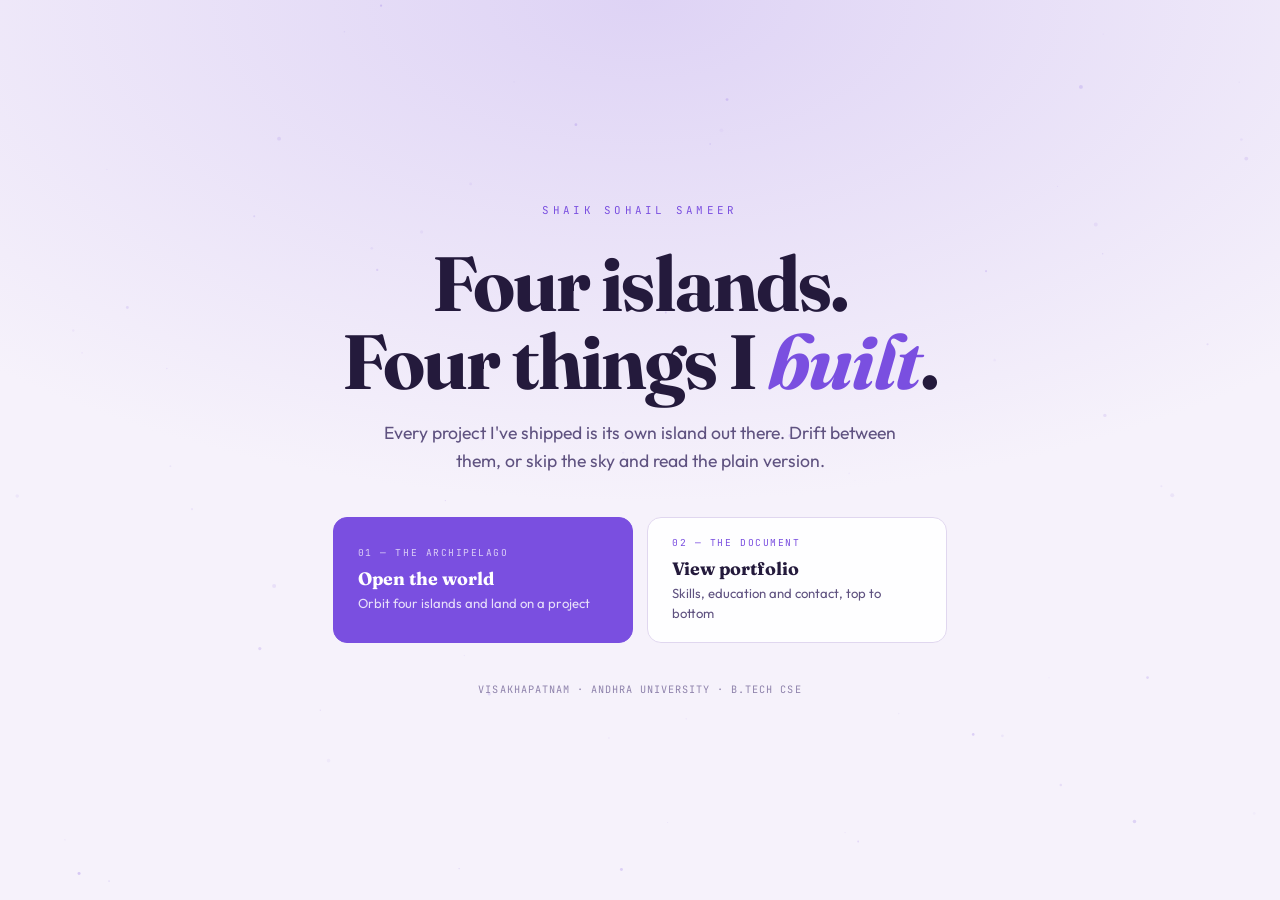
==== commit dc7acc7a: "Update print statement from 'Hello' to 'Goodbye'" ====
--- a/index.html
+++ b/index.html
@@ -1,564 +1,1229 @@
 <!DOCTYPE html>
-<html lang="en">
+<html lang="en" data-theme="dark">
 <head>
-  <meta charset="UTF-8"/>
-  <meta name="viewport" content="width=device-width, initial-scale=1.0"/>
-  <title>Shaik Sohail Sameer — Portfolio</title>
-  <link href="https://fonts.googleapis.com/css2?family=Space+Mono:ital,wght@0,400;0,700;1,400&family=Syne:wght@400;600;700;800&display=swap" rel="stylesheet"/>
-  <style>
-    *, *::before, *::after { margin:0; padding:0; box-sizing:border-box; }
-
-    :root {
-      --bg: #06090d;
-      --surface: #0c1017;
-      --card: #111820;
-      --border: #1a2535;
-      --accent: #00e5ff;
-      --accent2: #6d28d9;
-      --accent3: #10b981;
-      --text: #dde6f0;
-      --muted: #4d6278;
-      --glow: 0 0 40px rgba(0,229,255,0.12);
-    }
-
-    html { scroll-behavior: smooth; }
-
-    body {
-      background: var(--bg);
-      color: var(--text);
-      font-family: 'Syne', sans-serif;
-      overflow-x: hidden;
-      cursor: none;
-    }
-
-    body::before {
-      content: '';
-      position: fixed; inset: 0;
-      background-image:
-        linear-gradient(rgba(0,229,255,0.025) 1px, transparent 1px),
-        linear-gradient(90deg, rgba(0,229,255,0.025) 1px, transparent 1px);
-      background-size: 64px 64px;
-      pointer-events: none; z-index: 0;
-    }
-
-    body::after {
-      content: '';
-      position: fixed; inset: 0;
-      background-image: url("data:image/svg+xml,%3Csvg xmlns='http://www.w3.org/2000/svg'%3E%3Cfilter id='n'%3E%3CfeTurbulence type='fractalNoise' baseFrequency='0.75' numOctaves='4' stitchTiles='stitch'/%3E%3C/filter%3E%3Crect width='100%25' height='100%25' filter='url(%23n)' opacity='0.035'/%3E%3C/svg%3E");
-      pointer-events: none; z-index: 0;
-    }
-
-    /* ── CURSOR ── */
-    .cursor {
-      position: fixed; width: 10px; height: 10px;
-      background: var(--accent); border-radius: 50%;
-      pointer-events: none; z-index: 9999;
-      mix-blend-mode: screen;
-      top: 0; left: 0;
-      opacity: 0;
-      transform: translate(-50%, -50%);
-      transition: transform 0.08s, opacity 0.2s;
-    }
-    .cursor-ring {
-      position: fixed; width: 34px; height: 34px;
-      border: 1px solid var(--accent); border-radius: 50%;
-      pointer-events: none; z-index: 9998;
-      top: 0; left: 0;
-      opacity: 0;
-      transform: translate(-50%, -50%);
-      transition: width 0.18s, height 0.18s, border-color 0.18s, opacity 0.2s;
-    }
-
-    /* ── NAV ── */
-    nav {
-      position: fixed; top: 0; left: 0; right: 0; z-index: 200;
-      display: flex; align-items: center; justify-content: space-between;
-      padding: 1.1rem clamp(1.5rem, 6vw, 4rem);
-      background: rgba(6,9,13,0.82);
-      backdrop-filter: blur(20px);
-      border-bottom: 1px solid var(--border);
-    }
-    .nav-logo {
-      font-family: 'Space Mono', monospace;
-      color: var(--accent); font-size: clamp(0.75rem, 1.8vw, 0.9rem);
-      letter-spacing: 0.06em; text-decoration: none;
-    }
-    .nav-links { display: flex; gap: clamp(1.2rem, 3vw, 2.2rem); list-style: none; }
-    .nav-links a {
-      text-decoration: none; color: var(--muted);
-      font-size: clamp(0.7rem, 1.5vw, 0.82rem);
-      font-weight: 600; letter-spacing: 0.1em; text-transform: uppercase;
-      transition: color 0.2s; position: relative;
-    }
-    .nav-links a::after {
-      content: ''; position: absolute; bottom: -4px; left: 0;
-      width: 0; height: 1px; background: var(--accent); transition: width 0.3s;
-    }
-    .nav-links a:hover { color: var(--accent); }
-    .nav-links a:hover::after { width: 100%; }
-    .hamburger {
-      display: none; flex-direction: column; gap: 5px;
-      background: none; border: none; cursor: none; padding: 4px;
-    }
-    .hamburger span { width: 22px; height: 2px; background: var(--text); border-radius: 2px; display: block; transition: all 0.3s; }
-    .mobile-menu {
-      display: none; position: absolute; top: 100%; left: 0; right: 0;
-      background: rgba(6,9,13,0.97); backdrop-filter: blur(20px);
-      border-bottom: 1px solid var(--border);
-      flex-direction: column; padding: 1.5rem clamp(1.5rem,6vw,4rem); gap: 1.2rem;
-    }
-    .mobile-menu.open { display: flex; }
-    .mobile-menu a {
-      text-decoration: none; color: var(--muted);
-      font-family: 'Space Mono', monospace; font-size: 0.8rem;
-      letter-spacing: 0.1em; text-transform: uppercase; transition: color 0.2s;
-    }
-    .mobile-menu a:hover { color: var(--accent); }
-
-    /* ── HERO ── */
-    #hero {
-      position: relative; z-index: 1; min-height: 100vh;
-      display: flex; align-items: center;
-      padding: clamp(6rem, 15vw, 10rem) clamp(1.5rem, 6vw, 4rem) clamp(3rem, 8vw, 5rem);
-      overflow: hidden;
-    }
-    .hero-orb1 {
-      position: absolute; top: 10%; left: -15%;
-      width: clamp(300px, 60vw, 700px); height: clamp(300px, 60vw, 700px);
-      background: radial-gradient(circle, rgba(0,229,255,0.055) 0%, transparent 68%);
-      pointer-events: none;
-    }
-    .hero-orb2 {
-      position: absolute; bottom: -5%; right: -10%;
-      width: clamp(250px, 50vw, 600px); height: clamp(250px, 50vw, 600px);
-      background: radial-gradient(circle, rgba(109,40,217,0.07) 0%, transparent 68%);
-      pointer-events: none;
-    }
-    .hero-content { max-width: 860px; }
-    .hero-badge {
-      display: inline-flex; align-items: center; gap: 0.6rem;
-      font-family: 'Space Mono', monospace;
-      font-size: clamp(0.65rem, 1.5vw, 0.75rem);
-      color: var(--accent); border: 1px solid rgba(0,229,255,0.28);
-      padding: 0.4rem 1rem; border-radius: 100px; margin-bottom: 1.8rem;
-      animation: fadeUp 0.6s ease both;
-    }
-    .hero-badge::before {
-      content: ''; width: 6px; height: 6px;
-      background: var(--accent); border-radius: 50%;
-      animation: blink 2s ease-in-out infinite;
-    }
-    @keyframes blink { 0%,100%{opacity:1;transform:scale(1);} 50%{opacity:0.3;transform:scale(0.7);} }
-
-    h1.name {
-      font-size: clamp(2.5rem, 8vw, 6.5rem);
-      font-weight: 800; line-height: 1.0; letter-spacing: -0.025em;
-      animation: fadeUp 0.6s 0.1s ease both;
-    }
-    .name .hl { color: var(--accent); }
-
-    .hero-role {
-      font-family: 'Space Mono', monospace; font-style: italic;
-      font-size: clamp(0.8rem, 2vw, 1rem);
-      color: var(--muted); margin: 1.3rem 0 2rem;
-      animation: fadeUp 0.6s 0.2s ease both;
-    }
-    .hero-desc {
-      font-size: clamp(0.95rem, 2vw, 1.12rem);
-      color: #7a9bb8; line-height: 1.8; max-width: 540px; margin-bottom: 2.8rem;
-      animation: fadeUp 0.6s 0.3s ease both;
-    }
-    .hero-actions { display: flex; gap: 1rem; flex-wrap: wrap; animation: fadeUp 0.6s 0.4s ease both; }
-    .btn {
-      display: inline-flex; align-items: center; gap: 0.5rem;
-      padding: clamp(0.7rem,2vw,0.9rem) clamp(1.2rem,3vw,2rem);
-      border-radius: 6px; font-family: 'Space Mono', monospace;
-      font-size: clamp(0.7rem,1.6vw,0.8rem); font-weight: 700;
-      letter-spacing: 0.05em; text-decoration: none; transition: all 0.22s; cursor: none;
-    }
-    .btn-primary { background: var(--accent); color: #06090d; box-shadow: 0 0 24px rgba(0,229,255,0.28); }
-    .btn-primary:hover { box-shadow: 0 0 44px rgba(0,229,255,0.5); transform: translateY(-2px); }
-    .btn-ghost { border: 1px solid var(--border); color: var(--text); }
-    .btn-ghost:hover { border-color: var(--accent); color: var(--accent); transform: translateY(-2px); }
-
-    .scroll-cue {
-      position: absolute; bottom: 2rem; left: 50%; transform: translateX(-50%);
-      display: flex; flex-direction: column; align-items: center; gap: 0.5rem;
-      color: var(--muted); font-family: 'Space Mono', monospace;
-      font-size: 0.6rem; letter-spacing: 0.15em; animation: fadeUp 1s 0.8s both;
-    }
-    .scroll-line {
-      width: 1px; height: 44px;
-      background: linear-gradient(to bottom, var(--accent), transparent);
-      animation: scrollDrop 2s ease-in-out infinite;
-    }
-    @keyframes scrollDrop {
-      0%{transform:scaleY(0);transform-origin:top} 50%{transform:scaleY(1);transform-origin:top}
-      51%{transform-origin:bottom} 100%{transform:scaleY(0);transform-origin:bottom}
-    }
-
-    /* ── SECTIONS ── */
-    section { position: relative; z-index: 1; padding: clamp(4rem,10vw,7rem) clamp(1.5rem,6vw,4rem); }
-    .section-eyebrow {
-      font-family: 'Space Mono', monospace;
-      font-size: clamp(0.6rem,1.4vw,0.7rem); letter-spacing: 0.22em; text-transform: uppercase;
-      color: var(--accent); margin-bottom: 0.8rem;
-    }
-    .section-heading {
-      font-size: clamp(1.7rem,5vw,3rem); font-weight: 800;
-      letter-spacing: -0.02em; margin-bottom: clamp(2rem,5vw,3.5rem); line-height: 1.1;
-    }
-
-    /* ── ABOUT ── */
-    #about .about-wrap { display: grid; grid-template-columns: 1fr 1fr; gap: clamp(2rem,6vw,5rem); align-items: start; }
-    .about-body p { color: #7a9bb8; line-height: 1.82; font-size: clamp(0.92rem,1.8vw,1.04rem); margin-bottom: 1rem; }
-    .meta-list { margin-top: 2rem; display: flex; flex-direction: column; gap: 0.8rem; }
-    .meta-row { display: flex; gap: 1.2rem; font-family: 'Space Mono', monospace; font-size: clamp(0.7rem,1.5vw,0.8rem); }
-    .meta-row .mk { color: var(--muted); min-width: 70px; }
-    .meta-row .mv { color: var(--text); }
-    .meta-row .mv a { color: var(--accent); text-decoration: none; }
-    .meta-row .mv a:hover { text-decoration: underline; }
-    .counters { display: grid; grid-template-columns: 1fr 1fr; gap: 1.2rem; }
-    .counter-box {
-      background: var(--card); border: 1px solid var(--border);
-      border-radius: 14px; padding: clamp(1.2rem,3vw,1.8rem); transition: border-color 0.3s, transform 0.3s;
-    }
-    .counter-box:hover { border-color: var(--accent); transform: translateY(-4px); box-shadow: var(--glow); }
-    .counter-num { font-family: 'Space Mono', monospace; font-size: clamp(1.8rem,4vw,2.8rem); font-weight: 700; color: var(--accent); line-height: 1; }
-    .counter-lbl { font-size: clamp(0.7rem,1.5vw,0.8rem); color: var(--muted); margin-top: 0.4rem; }
-
-    /* ── SKILLS ── */
-    #skills { background: var(--surface); }
-    .skills-grid { display: grid; grid-template-columns: repeat(auto-fit, minmax(clamp(160px,22vw,210px), 1fr)); gap: 1.2rem; }
-    .skill-card {
-      background: var(--card); border: 1px solid var(--border);
-      border-radius: 14px; padding: clamp(1.2rem,3vw,1.6rem); position: relative; overflow: hidden; transition: all 0.3s;
-    }
-    .skill-card::before {
-      content: ''; position: absolute; top: 0; left: 0; right: 0; height: 2px;
-      background: linear-gradient(90deg, var(--accent), var(--accent2));
-      transform: scaleX(0); transform-origin: left; transition: transform 0.35s;
-    }
-    .skill-card:hover::before { transform: scaleX(1); }
-    .skill-card:hover { border-color: rgba(0,229,255,0.25); transform: translateY(-4px); box-shadow: var(--glow); }
-    .skill-icon { font-size: clamp(1.8rem,4vw,2.2rem); margin-bottom: 0.8rem; }
-    .skill-name { font-weight: 700; font-size: clamp(0.9rem,2vw,1rem); margin-bottom: 0.6rem; }
-    .skill-track { background: var(--border); height: 3px; border-radius: 2px; overflow: hidden; }
-    .skill-fill { height: 100%; border-radius: 2px; width: 0; background: linear-gradient(90deg, var(--accent), var(--accent2)); transition: width 1.3s cubic-bezier(0.4,0,0.2,1); }
-    .skill-pct { font-family: 'Space Mono', monospace; font-size: 0.68rem; color: var(--muted); margin-top: 0.4rem; }
-
-    /* ── STRENGTHS ── */
-    .strengths-grid { display: grid; grid-template-columns: repeat(auto-fit, minmax(clamp(200px,28vw,260px), 1fr)); gap: 1.2rem; margin-top: 3rem; }
-    .strength-card { background: var(--card); border: 1px solid var(--border); border-radius: 14px; padding: clamp(1.2rem,3vw,1.8rem); transition: all 0.3s; }
-    .strength-card:hover { border-color: rgba(0,229,255,0.25); transform: translateY(-4px); box-shadow: var(--glow); }
-    .strength-icon { font-size: clamp(1.6rem,4vw,2rem); margin-bottom: 0.8rem; }
-    .strength-title { font-weight: 700; font-size: clamp(0.9rem,2vw,1rem); margin-bottom: 0.5rem; }
-    .strength-desc { color: var(--muted); font-size: clamp(0.8rem,1.8vw,0.88rem); line-height: 1.65; }
-
-    /* ── PROJECT ── */
-    .project-card {
-      background: var(--card); border: 1px solid var(--border);
-      border-radius: 18px; padding: clamp(1.5rem,5vw,2.8rem);
-      max-width: 860px; position: relative; overflow: hidden; transition: all 0.3s;
-    }
-    .project-card::after {
-      content: ''; position: absolute; top: -60%; right: -15%;
-      width: 400px; height: 400px;
-      background: radial-gradient(circle, rgba(0,229,255,0.04) 0%, transparent 70%);
-      pointer-events: none;
-    }
-    .project-card:hover { border-color: rgba(0,229,255,0.28); box-shadow: var(--glow); }
-    .project-tag {
-      display: inline-block; background: rgba(0,229,255,0.08);
-      border: 1px solid rgba(0,229,255,0.22); color: var(--accent);
-      font-family: 'Space Mono', monospace; font-size: clamp(0.6rem,1.4vw,0.7rem);
-      padding: 0.3rem 0.9rem; border-radius: 4px; margin-bottom: 1rem;
-    }
-    .project-title { font-size: clamp(1.2rem,3vw,1.6rem); font-weight: 800; margin-bottom: 1rem; }
-    .project-desc { color: #7a9bb8; line-height: 1.75; margin-bottom: 1.5rem; font-size: clamp(0.88rem,1.8vw,0.96rem); }
-    .project-list { list-style: none; display: flex; flex-direction: column; gap: 0.65rem; margin-bottom: 1.8rem; }
-    .project-list li { display: flex; gap: 0.8rem; color: #7a9bb8; font-size: clamp(0.82rem,1.8vw,0.9rem); line-height: 1.6; }
-    .project-list li::before { content: '›'; color: var(--accent); font-size: 1.1rem; flex-shrink: 0; line-height: 1.4; }
-    .tag-row { display: flex; gap: 0.5rem; flex-wrap: wrap; }
-    .tag { background: var(--surface); border: 1px solid var(--border); color: var(--muted); font-family: 'Space Mono', monospace; font-size: clamp(0.6rem,1.3vw,0.7rem); padding: 0.3rem 0.8rem; border-radius: 4px; }
-
-    /* ── ACHIEVEMENTS ── */
-    #achievements { background: var(--surface); }
-    .achieve-grid { display: grid; grid-template-columns: repeat(auto-fit, minmax(clamp(200px,28vw,260px), 1fr)); gap: 1.4rem; }
-    .achieve-card { background: var(--card); border: 1px solid var(--border); border-radius: 14px; padding: clamp(1.4rem,4vw,2rem); transition: all 0.3s; }
-    .achieve-card:hover { border-color: rgba(0,229,255,0.25); transform: translateY(-4px); box-shadow: var(--glow); }
-    .achieve-num { font-family: 'Space Mono', monospace; font-size: clamp(2.2rem,6vw,3.8rem); font-weight: 700; color: var(--accent); line-height: 1; margin-bottom: 0.5rem; }
-    .achieve-title { font-weight: 700; font-size: clamp(0.9rem,2vw,1.05rem); margin-bottom: 0.5rem; }
-    .achieve-desc { color: var(--muted); font-size: clamp(0.78rem,1.7vw,0.88rem); line-height: 1.6; }
-
-    /* ── EDUCATION ── */
-    .edu-card { background: var(--card); border: 1px solid var(--border); border-radius: 14px; padding: clamp(1.4rem,4vw,2rem); display: flex; gap: clamp(1rem,4vw,2.5rem); max-width: 700px; transition: all 0.3s; }
-    .edu-card:hover { border-color: rgba(0,229,255,0.25); box-shadow: var(--glow); }
-    .edu-year { font-family: 'Space Mono', monospace; font-size: clamp(0.65rem,1.4vw,0.75rem); color: var(--accent); white-space: nowrap; padding-top: 0.2rem; }
-    .edu-degree { font-size: clamp(1rem,2.5vw,1.18rem); font-weight: 700; margin-bottom: 0.3rem; }
-    .edu-uni { color: var(--muted); font-size: clamp(0.82rem,1.8vw,0.9rem); margin-bottom: 0.2rem; }
-    .edu-loc { font-family: 'Space Mono', monospace; font-size: clamp(0.65rem,1.4vw,0.72rem); color: var(--muted); }
-    .lang-wrap { display: flex; gap: 1rem; flex-wrap: wrap; margin-top: 3rem; }
-    .lang-card { background: var(--card); border: 1px solid var(--border); border-radius: 12px; padding: 1.3rem 1.8rem; transition: all 0.3s; }
-    .lang-card:hover { border-color: rgba(0,229,255,0.25); }
-    .lang-name { font-weight: 700; margin-bottom: 0.25rem; font-size: clamp(0.9rem,2vw,1rem); }
-    .lang-lvl { font-family: 'Space Mono', monospace; font-size: 0.72rem; color: var(--accent); }
-
-    /* ── CONTACT ── */
-    #contact { text-align: center; }
-    #contact .section-eyebrow, #contact .section-heading { text-align: center; }
-    .contact-email { font-size: clamp(1rem,3.5vw,2rem); font-weight: 800; color: var(--accent); text-decoration: none; cursor: none; border-bottom: 2px solid transparent; transition: border-color 0.3s; display: inline-block; }
-    .contact-email:hover { border-color: var(--accent); }
-    .contact-meta { font-family: 'Space Mono', monospace; font-size: clamp(0.72rem,1.6vw,0.84rem); color: var(--muted); margin-top: 1rem; }
-
-    /* ── FOOTER ── */
-    footer { position: relative; z-index: 1; border-top: 1px solid var(--border); padding: 1.8rem clamp(1.5rem,6vw,4rem); display: flex; justify-content: space-between; align-items: center; font-family: 'Space Mono', monospace; font-size: clamp(0.6rem,1.4vw,0.7rem); color: var(--muted); flex-wrap: wrap; gap: 0.5rem; }
-
-    /* ── ANIMATIONS ── */
-    @keyframes fadeUp { from{opacity:0;transform:translateY(22px)} to{opacity:1;transform:translateY(0)} }
-    .reveal { opacity:0; transform:translateY(28px); transition:opacity 0.65s ease,transform 0.65s ease; }
-    .reveal.on { opacity:1; transform:translateY(0); }
-
-    /* ── RESPONSIVE ── */
-    @media(max-width:900px) { #about .about-wrap { grid-template-columns:1fr; } }
-    @media(max-width:768px) { .nav-links { display:none; } .hamburger { display:flex; } }
-    @media(max-width:480px) {
-      .counters { grid-template-columns:1fr; }
-      .hero-actions { flex-direction:column; }
-      .btn { width:100%; justify-content:center; }
-      .edu-card { flex-direction:column; gap:0.5rem; }
-      footer { flex-direction:column; text-align:center; }
-    }
-  </style>
+<meta charset="UTF-8"/>
+<meta name="viewport" content="width=device-width, initial-scale=1.0, viewport-fit=cover"/>
+<title>Sameer's Archipelago — Shaik Sohail Sameer</title>
+<meta name="description" content="An interactive island world of projects by Shaik Sohail Sameer — weather intelligence, local-first AI, relational systems and a live class portal."/>
+<meta name="theme-color" content="#0a0713"/>
+<link rel="preconnect" href="https://fonts.googleapis.com">
+<link rel="preconnect" href="https://fonts.gstatic.com" crossorigin>
+<link href="https://fonts.googleapis.com/css2?family=Fraunces:ital,opsz,wght@0,9..144,500;0,9..144,700;1,9..144,700&family=Outfit:wght@300;400;500;600&family=JetBrains+Mono:wght@400;600&display=swap" rel="stylesheet">
+<style>
+/* ═══════════ TOKENS ═══════════ */
+:root{
+  --aurora:#a684ff;
+  --coral:#ff9d6e;
+  --lagoon:#5ee0d0;
+  --display:'Fraunces',Georgia,serif;
+  --ui:'Outfit',system-ui,sans-serif;
+  --mono:'JetBrains Mono',monospace;
+  --pad:clamp(1.15rem,4.5vw,4rem);
+  --r:14px;
+  --ease:cubic-bezier(.22,1,.36,1);
+}
+html[data-theme="dark"]{
+  --bg:#0a0713; --bg-2:#120c22;
+  --panel:rgba(24,16,42,.82); --panel-solid:#170f2b;
+  --line:#2c2046; --ink:#ece6fb; --ink-2:#a394c4; --ink-3:#6e5f8f;
+  --sky-1:#120b24; --sky-2:#0a0713;
+  --shadow:0 24px 70px rgba(0,0,0,.6);
+}
+html[data-theme="light"]{
+  --bg:#f6f2fb; --bg-2:#ffffff;
+  --panel:rgba(255,255,255,.88); --panel-solid:#ffffff;
+  --line:#e0d7ef; --ink:#241a3c; --ink-2:#5f5280; --ink-3:#8e82ab;
+  --sky-1:#ded3f5; --sky-2:#f6f2fb;
+  --aurora:#7a4fe0; --coral:#e0653a; --lagoon:#1fa89a;
+  --shadow:0 24px 60px rgba(60,40,110,.16);
+}
+*,*::before,*::after{margin:0;padding:0;box-sizing:border-box;}
+html{scroll-behavior:smooth;-webkit-text-size-adjust:100%;}
+body{
+  background:var(--bg);color:var(--ink);
+  font-family:var(--ui);font-size:16px;line-height:1.6;
+  overflow-x:hidden;-webkit-font-smoothing:antialiased;
+  transition:background .5s var(--ease),color .5s var(--ease);
+}
+a{color:inherit;}
+canvas{display:block;}
+::selection{background:var(--aurora);color:#fff;}
+:focus-visible{outline:2px solid var(--aurora);outline-offset:3px;border-radius:4px;}
+
+/* ═══════════ GATE ═══════════ */
+#gate{
+  position:fixed;inset:0;z-index:200;
+  display:flex;align-items:center;justify-content:center;
+  padding:var(--pad);text-align:center;
+  background:radial-gradient(ellipse 120% 90% at 50% 0%,var(--sky-1) 0%,var(--sky-2) 62%);
+  transition:opacity .75s var(--ease),visibility .75s;
+}
+#gate.gone{opacity:0;visibility:hidden;pointer-events:none;}
+#gateCanvas{position:absolute;inset:0;width:100%;height:100%;z-index:0;}
+.gate-in{position:relative;z-index:1;max-width:640px;width:100%;}
+.gate-eyebrow{
+  font-family:var(--mono);font-size:.68rem;letter-spacing:.3em;
+  color:var(--aurora);margin-bottom:1.6rem;
+  opacity:0;animation:fadeUp .8s .1s var(--ease) forwards;
+}
+.gate-title{
+  font-family:var(--display);font-weight:700;
+  font-size:clamp(2.4rem,9vw,4.8rem);
+  line-height:1.02;letter-spacing:-.025em;
+  opacity:0;animation:fadeUp .9s .22s var(--ease) forwards;
+}
+.gate-title em{font-style:italic;color:var(--aurora);}
+.gate-sub{
+  color:var(--ink-2);margin-top:1.1rem;
+  font-size:clamp(.95rem,2.4vw,1.1rem);max-width:44ch;margin-inline:auto;
+  opacity:0;animation:fadeUp .9s .34s var(--ease) forwards;
+}
+.gate-choices{
+  display:flex;gap:.9rem;justify-content:center;flex-wrap:wrap;margin-top:2.6rem;
+  opacity:0;animation:fadeUp .9s .46s var(--ease) forwards;
+}
+.choice{
+  flex:1 1 238px;max-width:300px;
+  border:1px solid var(--line);border-radius:var(--r);
+  background:var(--panel);backdrop-filter:blur(14px);
+  padding:1.15rem 1.5rem;min-width:min(100%,215px);
+  text-align:left;cursor:pointer;color:inherit;font-family:inherit;font-size:1rem;
+  transition:transform .4s var(--ease),border-color .4s,box-shadow .4s;
+}
+.choice:hover{transform:translateY(-5px);border-color:var(--aurora);box-shadow:var(--shadow);}
+.choice .ch-k{font-family:var(--mono);font-size:.6rem;letter-spacing:.16em;color:var(--aurora);display:block;margin-bottom:.5rem;}
+.choice .ch-t{font-family:var(--display);font-weight:700;font-size:1.12rem;display:block;}
+.choice .ch-d{color:var(--ink-2);font-size:.82rem;margin-top:.25rem;display:block;line-height:1.5;}
+.choice.primary{background:var(--aurora);border-color:var(--aurora);}
+.choice.primary .ch-k{color:rgba(255,255,255,.72);}
+.choice.primary .ch-t{color:#fff;}
+.choice.primary .ch-d{color:rgba(255,255,255,.82);}
+.gate-foot{
+  margin-top:2.4rem;font-family:var(--mono);font-size:.64rem;
+  letter-spacing:.1em;color:var(--ink-3);
+  opacity:0;animation:fadeUp .9s .58s var(--ease) forwards;
+}
+@keyframes fadeUp{from{opacity:0;transform:translateY(20px);}to{opacity:1;transform:none;}}
+
+/* ═══════════ SHELL ═══════════ */
+.stage{display:none;}
+.stage.live{display:block;}
+.hud{
+  position:fixed;top:0;left:0;right:0;z-index:60;
+  display:flex;align-items:center;justify-content:space-between;
+  gap:.7rem;padding:.85rem var(--pad);
+  background:linear-gradient(to bottom,var(--bg) 12%,transparent);
+  pointer-events:none;
+}
+.hud > *{pointer-events:auto;}
+.brand{
+  display:flex;align-items:center;gap:.6rem;
+  font-family:var(--display);font-weight:700;font-size:.98rem;
+  text-decoration:none;letter-spacing:-.01em;cursor:pointer;
+  background:none;border:none;color:inherit;
+}
+.brand-orb{
+  width:26px;height:26px;border-radius:50%;flex:none;
+  background:conic-gradient(from 0deg,var(--aurora),var(--coral),var(--lagoon),var(--aurora));
+  animation:spin 9s linear infinite;
+}
+@keyframes spin{to{transform:rotate(360deg);}}
+.hud-tools{display:flex;align-items:center;gap:.45rem;}
+.tool{
+  display:inline-flex;align-items:center;gap:.4rem;
+  font-family:var(--mono);font-size:.64rem;letter-spacing:.09em;
+  padding:.52rem .82rem;border-radius:999px;
+  border:1px solid var(--line);background:var(--panel);
+  backdrop-filter:blur(14px);color:var(--ink-2);
+  cursor:pointer;text-decoration:none;
+  transition:color .25s,border-color .25s,transform .25s;
+}
+.tool:hover{color:var(--ink);border-color:var(--aurora);transform:translateY(-2px);}
+
+/* ═══════════ WORLD ═══════════ */
+#world{position:relative;height:100svh;overflow:hidden;background:radial-gradient(ellipse 120% 85% at 50% 8%,var(--sky-1) 0%,var(--sky-2) 65%);}
+#sea{position:absolute;inset:0;width:100%;height:100%;cursor:grab;touch-action:none;}
+#sea.drag{cursor:grabbing;}
+.world-title{position:absolute;top:clamp(4.6rem,11vh,6.5rem);left:var(--pad);right:var(--pad);z-index:5;pointer-events:none;}
+.world-title h1{font-family:var(--display);font-weight:700;font-size:clamp(1.5rem,4.6vw,2.5rem);letter-spacing:-.025em;line-height:1.1;}
+.world-title p{color:var(--ink-2);font-size:clamp(.84rem,2.2vw,.98rem);margin-top:.3rem;max-width:40ch;}
+.hint{
+  position:absolute;left:0;bottom:1.1rem;z-index:5;width:100%;
+  font-family:var(--mono);font-size:.6rem;letter-spacing:.11em;
+  color:var(--ink-3);text-align:center;pointer-events:none;padding:0 var(--pad);
+}
+.hint b{color:var(--aurora);font-weight:600;}
+.roster{
+  position:absolute;right:var(--pad);top:50%;transform:translateY(-50%);
+  z-index:6;display:flex;flex-direction:column;gap:.5rem;width:230px;
+}
+.isle-btn{
+  display:flex;align-items:center;gap:.7rem;text-align:left;
+  padding:.7rem .85rem;border-radius:12px;cursor:pointer;
+  border:1px solid var(--line);background:var(--panel);
+  backdrop-filter:blur(14px);color:inherit;font-family:inherit;
+  transition:transform .35s var(--ease),border-color .3s;
+}
+.isle-btn:hover,.isle-btn.sel{transform:translateX(-7px);border-color:var(--aurora);}
+.isle-pip{width:9px;height:9px;border-radius:50%;flex:none;}
+.isle-meta b{display:block;font-size:.85rem;font-weight:600;line-height:1.25;}
+.isle-meta span{display:block;font-family:var(--mono);font-size:.56rem;letter-spacing:.1em;color:var(--ink-3);margin-top:.12rem;}
+
+/* ═══════════ DOSSIER ═══════════ */
+#dossier{position:fixed;inset:0;z-index:120;display:none;background:rgba(6,4,12,.62);backdrop-filter:blur(7px);}
+#dossier.open{display:block;}
+html[data-theme="light"] #dossier{background:rgba(40,28,70,.34);}
+.doss-sheet{position:absolute;inset:0;overflow-y:auto;overscroll-behavior:contain;-webkit-overflow-scrolling:touch;}
+.doss-inner{
+  max-width:940px;margin:clamp(2.4rem,7vh,4.5rem) auto;
+  background:var(--panel-solid);border:1px solid var(--line);
+  border-radius:20px;box-shadow:var(--shadow);overflow:hidden;
+  animation:sheetUp .55s var(--ease);
+}
+@keyframes sheetUp{from{opacity:0;transform:translateY(34px);}to{opacity:1;transform:none;}}
+.doss-hero{position:relative;padding:clamp(1.5rem,4.5vw,2.8rem);border-bottom:1px solid var(--line);overflow:hidden;}
+.doss-glow{position:absolute;top:-55%;right:-12%;width:60%;aspect-ratio:1;border-radius:50%;filter:blur(62px);opacity:.28;pointer-events:none;}
+.doss-close{
+  position:absolute;top:1rem;right:1rem;z-index:3;
+  width:36px;height:36px;border-radius:50%;cursor:pointer;
+  border:1px solid var(--line);background:var(--panel);color:var(--ink);
+  font-size:1rem;line-height:1;display:grid;place-items:center;
+  transition:border-color .25s,transform .25s;
+}
+.doss-close:hover{border-color:var(--coral);transform:rotate(90deg);}
+.doss-kicker{position:relative;font-family:var(--mono);font-size:.62rem;letter-spacing:.17em;margin-bottom:.8rem;}
+.doss-title{position:relative;font-family:var(--display);font-weight:700;font-size:clamp(1.55rem,5vw,2.6rem);letter-spacing:-.03em;line-height:1.05;}
+.doss-tag{position:relative;color:var(--ink-2);margin-top:.7rem;max-width:58ch;font-size:clamp(.92rem,2.3vw,1.04rem);}
+.doss-links{position:relative;display:flex;gap:.55rem;flex-wrap:wrap;margin-top:1.4rem;}
+.dlink{
+  font-family:var(--mono);font-size:.66rem;letter-spacing:.07em;
+  padding:.62rem 1.05rem;border-radius:999px;text-decoration:none;
+  border:1px solid var(--line);color:var(--ink);background:none;
+  cursor:pointer;transition:transform .25s,border-color .25s,filter .25s;
+}
+.dlink:hover{transform:translateY(-2px);border-color:var(--aurora);}
+.dlink.go{background:var(--aurora);border-color:var(--aurora);color:#fff;}
+.dlink.go:hover{filter:brightness(1.1);}
+.doss-body{padding:clamp(1.5rem,4.5vw,2.8rem);display:flex;flex-direction:column;gap:2.4rem;}
+.stat-strip{display:grid;grid-template-columns:repeat(auto-fit,minmax(105px,1fr));gap:1rem;padding-bottom:1.8rem;border-bottom:1px solid var(--line);}
+.stat b{display:block;font-family:var(--mono);font-size:clamp(1.15rem,3.4vw,1.5rem);font-weight:600;letter-spacing:-.02em;}
+.stat span{display:block;font-family:var(--mono);font-size:.56rem;letter-spacing:.11em;color:var(--ink-3);margin-top:.2rem;}
+.blk h3{font-family:var(--display);font-weight:700;font-size:1.18rem;letter-spacing:-.015em;margin-bottom:.9rem;}
+.blk p{color:var(--ink-2);max-width:72ch;}
+.blk p + p{margin-top:.8rem;}
+.feats{display:grid;grid-template-columns:repeat(auto-fit,minmax(min(100%,262px),1fr));gap:.85rem;}
+.feat{padding:1.1rem 1.2rem;border:1px solid var(--line);border-radius:12px;background:var(--bg);}
+.feat b{display:block;font-size:.93rem;font-weight:600;margin-bottom:.35rem;}
+.feat span{color:var(--ink-2);font-size:.85rem;line-height:1.55;}
+.flow{display:flex;flex-direction:column;counter-reset:s;}
+.flow li{list-style:none;position:relative;padding:0 0 1.25rem 2.5rem;border-left:1px solid var(--line);margin-left:.55rem;}
+.flow li:last-child{border-left-color:transparent;padding-bottom:0;}
+.flow li::before{
+  counter-increment:s;content:counter(s);
+  position:absolute;left:-.8rem;top:-.15rem;
+  width:1.6rem;height:1.6rem;border-radius:50%;
+  display:grid;place-items:center;font-family:var(--mono);font-size:.62rem;
+  background:var(--bg);border:1px solid var(--line);color:var(--aurora);
+}
+.flow b{display:block;font-size:.94rem;font-weight:600;margin-bottom:.22rem;}
+.flow span{color:var(--ink-2);font-size:.86rem;line-height:1.55;}
+.chips{display:flex;gap:.4rem;flex-wrap:wrap;}
+.chip{font-family:var(--mono);font-size:.64rem;padding:.36rem .72rem;border-radius:7px;border:1px solid var(--line);color:var(--ink-2);background:var(--bg);}
+.note{border-left:2px solid var(--coral);border-radius:0 10px 10px 0;padding:.9rem 1.15rem;background:var(--bg);}
+.note b{display:block;font-size:.84rem;margin-bottom:.25rem;color:var(--coral);}
+.note span{color:var(--ink-2);font-size:.85rem;line-height:1.55;}
+
+/* ═══════════ PORTFOLIO ═══════════ */
+#folio{padding-top:5.5rem;}
+.wrap{max-width:1080px;margin:0 auto;padding-inline:var(--pad);}
+.folio-hero{padding:clamp(2.5rem,9vh,6rem) 0 clamp(2.5rem,7vh,4rem);}
+.folio-hero h1{font-family:var(--display);font-weight:700;font-size:clamp(2.2rem,8.5vw,4.4rem);line-height:1.02;letter-spacing:-.035em;}
+.folio-hero h1 em{font-style:italic;color:var(--aurora);}
+.folio-hero .role{font-family:var(--mono);font-size:clamp(.7rem,2vw,.82rem);letter-spacing:.09em;color:var(--ink-3);margin-top:1.2rem;}
+.folio-hero .lede{color:var(--ink-2);max-width:56ch;margin-top:1.3rem;font-size:clamp(.98rem,2.4vw,1.1rem);}
+.folio-acts{display:flex;gap:.6rem;flex-wrap:wrap;margin-top:2rem;}
+.sec{padding:clamp(2.6rem,7vh,4.5rem) 0;border-top:1px solid var(--line);}
+.sec-k{font-family:var(--mono);font-size:.62rem;letter-spacing:.2em;color:var(--aurora);margin-bottom:.9rem;}
+.sec-h{font-family:var(--display);font-weight:700;font-size:clamp(1.5rem,4.4vw,2.2rem);letter-spacing:-.025em;margin-bottom:1.8rem;}
+.about-grid{display:grid;grid-template-columns:1.35fr 1fr;gap:clamp(1.5rem,4vw,3rem);align-items:start;}
+.about-grid p{color:var(--ink-2);}
+.about-grid p + p{margin-top:.9rem;}
+.about-grid strong{color:var(--ink);font-weight:600;}
+.vitals{display:grid;}
+.vital{display:grid;grid-template-columns:auto 1fr;gap:1rem;padding:.7rem 0;border-bottom:1px solid var(--line);font-family:var(--mono);font-size:.76rem;}
+.vital dt{color:var(--ink-3);}
+.vital a{color:var(--aurora);text-decoration:none;}
+.vital a:hover{text-decoration:underline;}
+.skill-grid{display:grid;grid-template-columns:repeat(auto-fit,minmax(min(100%,150px),1fr));gap:.7rem;}
+.skill{padding:1.1rem;border:1px solid var(--line);border-radius:12px;background:var(--bg-2);transition:transform .35s var(--ease),border-color .3s;}
+.skill:hover{transform:translateY(-4px);border-color:var(--aurora);}
+.skill .s-top{display:flex;align-items:baseline;justify-content:space-between;gap:.5rem;}
+.skill b{font-size:.92rem;font-weight:600;}
+.skill i{font-style:normal;font-family:var(--mono);font-size:.72rem;color:var(--aurora);}
+.bar{height:3px;border-radius:2px;background:var(--line);margin-top:.7rem;overflow:hidden;}
+.bar em{display:block;height:100%;width:0;border-radius:2px;background:linear-gradient(90deg,var(--aurora),var(--coral));transition:width 1.2s var(--ease);}
+.skill .s-lvl{display:block;font-family:var(--mono);font-size:.55rem;letter-spacing:.1em;color:var(--ink-3);margin-top:.5rem;}
+.proj-list{display:flex;flex-direction:column;gap:.7rem;}
+.proj{
+  width:100%;text-align:left;cursor:pointer;color:inherit;font-family:inherit;
+  display:grid;grid-template-columns:auto 1fr auto;gap:1.1rem;align-items:center;
+  padding:1.3rem 1.4rem;border:1px solid var(--line);border-radius:14px;background:var(--bg-2);
+  transition:transform .35s var(--ease),border-color .3s;
+}
+.proj:hover{transform:translateX(6px);border-color:var(--aurora);}
+.proj-pip{width:10px;height:10px;border-radius:50%;flex:none;}
+.proj b{display:block;font-family:var(--display);font-weight:700;font-size:1.04rem;letter-spacing:-.015em;}
+.proj span{display:block;color:var(--ink-2);font-size:.86rem;margin-top:.22rem;line-height:1.5;}
+.proj .arw{font-family:var(--mono);font-size:.9rem;color:var(--ink-3);}
+.proj:hover .arw{color:var(--aurora);}
+.edu-row{display:grid;grid-template-columns:auto 1fr;gap:clamp(1rem,4vw,2.4rem);padding:1.4rem;border:1px solid var(--line);border-radius:14px;background:var(--bg-2);}
+.edu-row .yr{font-family:var(--mono);font-size:.74rem;color:var(--aurora);white-space:nowrap;padding-top:.2rem;}
+.edu-row b{font-family:var(--display);font-weight:700;font-size:clamp(1rem,2.6vw,1.25rem);}
+.edu-row span{display:block;color:var(--ink-2);margin-top:.25rem;font-size:.92rem;}
+.edu-row i{display:block;font-style:normal;font-family:var(--mono);font-size:.68rem;color:var(--ink-3);margin-top:.4rem;}
+.tongues{display:flex;gap:.55rem;flex-wrap:wrap;margin-top:1rem;}
+.tongue{padding:.7rem 1.1rem;border:1px solid var(--line);border-radius:10px;background:var(--bg-2);}
+.tongue b{display:block;font-size:.88rem;font-weight:600;}
+.tongue span{font-family:var(--mono);font-size:.56rem;letter-spacing:.1em;color:var(--aurora);}
+.mail{
+  display:inline-block;font-family:var(--display);font-weight:700;
+  font-size:clamp(1.05rem,4.6vw,2.3rem);letter-spacing:-.03em;
+  text-decoration:none;border-bottom:2px solid transparent;padding-bottom:.1em;word-break:break-word;
+  transition:color .3s,border-color .3s;
+}
+.mail:hover{color:var(--aurora);border-bottom-color:var(--aurora);}
+.reach{font-family:var(--mono);font-size:.76rem;color:var(--ink-3);margin-top:1rem;line-height:1.9;}
+.reach a{text-decoration:none;}
+.reach a:hover{color:var(--aurora);}
+footer{border-top:1px solid var(--line);padding:1.6rem var(--pad);margin-top:2rem;}
+.foot-in{max-width:1080px;margin:0 auto;display:flex;justify-content:space-between;gap:.8rem;flex-wrap:wrap;font-family:var(--mono);font-size:.64rem;color:var(--ink-3);}
+.rv{opacity:0;transform:translateY(22px);transition:opacity .75s var(--ease),transform .75s var(--ease);}
+.rv.on{opacity:1;transform:none;}
+
+/* ═══════════ RESPONSIVE ═══════════ */
+@media(max-width:940px){
+  .about-grid{grid-template-columns:1fr;}
+  .roster{
+    position:absolute;right:auto;left:0;top:auto;bottom:3.1rem;transform:none;
+    width:100%;flex-direction:row;gap:.5rem;overflow-x:auto;
+    padding:.4rem var(--pad) .6rem;scroll-snap-type:x mandatory;-webkit-overflow-scrolling:touch;
+  }
+  .roster::-webkit-scrollbar{display:none;}
+  .isle-btn{flex:none;width:170px;scroll-snap-align:center;}
+  .isle-btn:hover,.isle-btn.sel{transform:translateY(-4px);}
+}
+@media(max-width:640px){
+  .choice{min-width:100%;}
+  .doss-inner{margin:0;border-radius:0;min-height:100%;border:none;}
+  .proj{grid-template-columns:auto 1fr;}
+  .proj .arw{display:none;}
+  .edu-row{grid-template-columns:1fr;gap:.5rem;}
+  .hint{display:none;}
+}
+@media(prefers-reduced-motion:reduce){
+  *,*::before,*::after{animation-duration:.01ms!important;animation-iteration-count:1!important;transition-duration:.01ms!important;}
+  html{scroll-behavior:auto;}
+  .rv{opacity:1;transform:none;}
+  .gate-eyebrow,.gate-title,.gate-sub,.gate-choices,.gate-foot{opacity:1;animation:none;}
+}
+</style>
 </head>
 <body>
 
-<div class="cursor" id="cur"></div>
-<div class="cursor-ring" id="curR"></div>
-
-<!-- NAV -->
-<nav>
-  <a href="#hero" class="nav-logo">SSS</a>
-  <ul class="nav-links">
-    <li><a href="#about">About</a></li>
-    <li><a href="#skills">Skills</a></li>
-    <li><a href="#project">Project</a></li>
-    <li><a href="#achievements">Wins</a></li>
-    <li><a href="#education">Education</a></li>
-    <li><a href="#contact">Contact</a></li>
-    <li><a href="dashboard.html" style="color:var(--accent)">Dashboard ↗</a></li>
-  </ul>
-  <button class="hamburger" id="hbg" aria-label="Menu">
-    <span></span><span></span><span></span>
-  </button>
-  <div class="mobile-menu" id="mob">
-    <a href="#about" onclick="closeMob()">About</a>
-    <a href="#skills" onclick="closeMob()">Skills</a>
-    <a href="#project" onclick="closeMob()">Project</a>
-    <a href="#achievements" onclick="closeMob()">Wins</a>
-    <a href="#education" onclick="closeMob()">Education</a>
-    <a href="#contact" onclick="closeMob()">Contact</a>
-    <a href="dashboard.html" style="color:var(--accent)">Dashboard ↗</a>
+<!-- ═══ GATE ═══ -->
+<div id="gate">
+  <canvas id="gateCanvas" aria-hidden="true"></canvas>
+  <div class="gate-in">
+    <p class="gate-eyebrow">SHAIK SOHAIL SAMEER</p>
+    <h1 class="gate-title">Four islands.<br>Four things I <em>built</em>.</h1>
+    <p class="gate-sub">Every project I've shipped is its own island out there. Drift between them, or skip the sky and read the plain version.</p>
+    <div class="gate-choices">
+      <button class="choice primary" id="goWorld">
+        <span class="ch-k">01 — THE ARCHIPELAGO</span>
+        <span class="ch-t">Open the world</span>
+        <span class="ch-d">Orbit four islands and land on a project</span>
+      </button>
+      <button class="choice" id="goFolio">
+        <span class="ch-k">02 — THE DOCUMENT</span>
+        <span class="ch-t">View portfolio</span>
+        <span class="ch-d">Skills, education and contact, top to bottom</span>
+      </button>
+    </div>
+    <p class="gate-foot">VISAKHAPATNAM · ANDHRA UNIVERSITY · B.TECH CSE</p>
   </div>
-</nav>
-
-<!-- HERO -->
-<section id="hero">
-  <div class="hero-orb1"></div>
-  <div class="hero-orb2"></div>
-  <div class="hero-content">
-    <div class="hero-badge">Open to Internships &amp; Opportunities</div>
-    <h1 class="name">Shaik Sohail<br><span class="hl">Sameer.</span></h1>
-    <p class="hero-role">// CS Engineering Student &nbsp;·&nbsp; Python &nbsp;·&nbsp; SQL &nbsp;·&nbsp; AI &amp; Prompt Engineering</p>
-    <p class="hero-desc">A highly motivated Computer Science Engineering student with a strong foundation in Python, SQL, and AI — building real-world solutions and growing fast.</p>
-    <div class="hero-actions">
-      <a href="#project" class="btn btn-primary">View My Work ↓</a>
-      <a href="#contact" class="btn btn-ghost">Get In Touch</a>
+</div>
+
+<!-- ═══ WORLD ═══ -->
+<div class="stage" id="stageWorld">
+  <header class="hud">
+    <button class="brand" data-nav="gate"><span class="brand-orb"></span>Sameer's Archipelago</button>
+    <div class="hud-tools">
+      <button class="tool" data-nav="folio">PORTFOLIO</button>
+      <button class="tool" data-theme-toggle aria-label="Switch theme"><span class="th-ic">☾</span></button>
     </div>
+  </header>
+  <div id="world">
+    <canvas id="sea"></canvas>
+    <div class="world-title">
+      <h1>Pick an island.</h1>
+      <p>Each landmass is a project. Land on one to read how it was built.</p>
+    </div>
+    <div class="roster" id="roster"></div>
+    <p class="hint"><b>Drag</b> to orbit · <b>Scroll</b> to zoom · <b>Click</b> an island to land</p>
   </div>
-  <div class="scroll-cue"><div class="scroll-line"></div>SCROLL</div>
-</section>
-
-<!-- ABOUT -->
-<section id="about">
-  <div class="section-eyebrow">01 — About</div>
-  <div class="section-heading">Who I Am</div>
-  <div class="about-wrap">
-    <div class="about-body reveal">
-      <p>I'm <strong>Shaik Sohail Sameer</strong>, a Computer Science Engineering student at Andhra University, Visakhapatnam. I'm passionate about turning complex problems into elegant, efficient solutions.</p>
-      <p>My core strengths lie in Python programming, relational databases, and leveraging AI through prompt engineering. I thrive on learning fast and applying knowledge in practical, impactful ways.</p>
-      <div class="meta-list">
-        <div class="meta-row"><span class="mk">📍 Location</span><span class="mv">Visakhapatnam, AP, India</span></div>
-        <div class="meta-row"><span class="mk">📞 Phone</span><span class="mv">+91 6364120768</span></div>
-        <div class="meta-row"><span class="mk">📧 Email</span><span class="mv"><a href="mailto:sohailsameer2008@gmail.com">sohailsameer2008@gmail.com</a></span></div>
-        <div class="meta-row"><span class="mk">🎓 Degree</span><span class="mv">B.Tech Engineering (2025–2029)</span></div>
+</div>
+
+<!-- ═══ PORTFOLIO ═══ -->
+<div class="stage" id="stageFolio">
+  <header class="hud">
+    <button class="brand" data-nav="gate"><span class="brand-orb"></span>Shaik Sohail Sameer</button>
+    <div class="hud-tools">
+      <button class="tool" data-nav="world">↖ THE WORLD</button>
+      <button class="tool" data-theme-toggle aria-label="Switch theme"><span class="th-ic">☾</span></button>
+    </div>
+  </header>
+  <main id="folio">
+    <section class="wrap folio-hero">
+      <h1>I build things that turn<br>messy data into a <em>decision</em>.</h1>
+      <p class="role">PYTHON · SQL · JAVA · MACHINE LEARNING · AI TOOLING</p>
+      <p class="lede">Computer Science engineering student at Andhra University. A weather API hands back forty numbers; nobody needs forty numbers, they need to know whether to carry a jacket. That gap is the part I find interesting.</p>
+      <div class="folio-acts">
+        <button class="tool" data-nav="world">↖ Explore the island world</button>
+        <a class="tool" href="#reach">Get in touch</a>
       </div>
-    </div>
-    <div class="counters reveal">
-      <div class="counter-box"><div class="counter-num" data-t="4">0</div><div class="counter-lbl">Years of Study</div></div>
-      <div class="counter-box"><div class="counter-num" data-t="4">0</div><div class="counter-lbl">Core Skills</div></div>
-      <div class="counter-box"><div class="counter-num" data-t="20">0</div><div class="counter-lbl">% Tasks Automated</div></div>
-      <div class="counter-box"><div class="counter-num" data-t="15">0</div><div class="counter-lbl">% Efficiency Gained</div></div>
-    </div>
-  </div>
-</section>
-
-<!-- SKILLS -->
-<section id="skills">
-  <div class="section-eyebrow">02 — Skills</div>
-  <div class="section-heading">What I Work With</div>
-  <div class="skills-grid">
-    <div class="skill-card reveal"><div class="skill-icon">🐍</div><div class="skill-name">Python</div><div class="skill-track"><div class="skill-fill" data-w="85"></div></div><div class="skill-pct">Advanced · 85%</div></div>
-    <div class="skill-card reveal"><div class="skill-icon">🗄️</div><div class="skill-name">MySQL / SQL</div><div class="skill-track"><div class="skill-fill" data-w="80"></div></div><div class="skill-pct">Advanced · 80%</div></div>
-    <div class="skill-card reveal"><div class="skill-icon">⚙️</div><div class="skill-name">C Programming</div><div class="skill-track"><div class="skill-fill" data-w="65"></div></div><div class="skill-pct">Intermediate · 65%</div></div>
-    <div class="skill-card reveal"><div class="skill-icon">🤖</div><div class="skill-name">Prompt Engineering</div><div class="skill-track"><div class="skill-fill" data-w="90"></div></div><div class="skill-pct">Expert · 90%</div></div>
-  </div>
-  <div class="section-eyebrow" style="margin-top:3.5rem;margin-bottom:1rem">Strengths</div>
-  <div class="strengths-grid">
-    <div class="strength-card reveal"><div class="strength-icon">🧩</div><div class="strength-title">Problem Solving</div><div class="strength-desc">Excellent at troubleshooting and remediation — finding clean solutions under pressure.</div></div>
-    <div class="strength-card reveal"><div class="strength-icon">💻</div><div class="strength-title">Technical Proficiency</div><div class="strength-desc">Proficient in Python, SQL, and Prompt Engineering with real project experience.</div></div>
-    <div class="strength-card reveal"><div class="strength-icon">⚡</div><div class="strength-title">Fast Learner</div><div class="strength-desc">Able to pick up new technologies quickly and apply them to real-world challenges.</div></div>
-  </div>
-</section>
-
-<!-- PROJECT -->
-<section id="project">
-  <div class="section-eyebrow">03 — Project</div>
-  <div class="section-heading">Featured Work</div>
-  <div class="project-card reveal">
-    <div class="project-tag">DATABASE ENGINEERING</div>
-    <div class="project-title">Cinema Booking Platform Database</div>
-    <div class="project-desc">Designed and implemented a fully normalized relational database to model a real-world cinema booking platform — from schema design to complex analytical queries.</div>
-    <ul class="project-list">
-      <li>Fully normalized relational schema with core entities: films, customers, rooms, screenings, seats, and bookings</li>
-      <li>Implemented one-to-many and many-to-many relationships using foreign keys and junction tables</li>
-      <li>Generated large-scale realistic seed data simulating multi-year booking activity and customer behavior</li>
-      <li>Handled edge cases including nullable attributes and high-volume transactional inserts</li>
-      <li>Complex SQL queries using JOINs, GROUP BY, subqueries, and aggregates to analyze seat occupancy and peak hours</li>
-      <li>Demonstrated schema integrity, data consistency, and performance-oriented database design</li>
-    </ul>
-    <div class="tag-row">
-      <span class="tag">MySQL</span><span class="tag">SQL</span><span class="tag">Database Design</span><span class="tag">Normalization</span><span class="tag">Data Modeling</span>
-    </div>
-  </div>
-</section>
-
-<!-- ACHIEVEMENTS -->
-<section id="achievements">
-  <div class="section-eyebrow">04 — Achievements</div>
-  <div class="section-heading">Key Wins</div>
-  <div class="achieve-grid">
-    <div class="achieve-card reveal"><div class="achieve-num">20%</div><div class="achieve-title">Automation Project</div><div class="achieve-desc">Reduced manual tasks by 20% through intelligent automation — saving time and improving reliability.</div></div>
-    <div class="achieve-card reveal"><div class="achieve-num">15%</div><div class="achieve-title">Design Project</div><div class="achieve-desc">Increased overall system efficiency by 15% through thoughtful design and optimization strategies.</div></div>
-  </div>
-</section>
-
-<!-- EDUCATION -->
-<section id="education">
-  <div class="section-eyebrow">05 — Education</div>
-  <div class="section-heading">Academic Background</div>
-  <div class="edu-card reveal">
-    <div class="edu-year">2025 — 2029</div>
-    <div>
-      <div class="edu-degree">Bachelor of Science in Engineering</div>
-      <div class="edu-uni">Andhra University</div>
-      <div class="edu-loc">📍 Visakhapatnam, Andhra Pradesh</div>
-    </div>
-  </div>
-  <div class="lang-wrap">
-    <div class="lang-card reveal"><div class="lang-name">English</div><div class="lang-lvl">NATIVE</div></div>
-    <div class="lang-card reveal"><div class="lang-name">Hindi</div><div class="lang-lvl">PROFICIENT</div></div>
-  </div>
-</section>
-
-<!-- CONTACT -->
-<section id="contact">
-  <div class="section-eyebrow">06 — Contact</div>
-  <div class="section-heading">Let's Connect</div>
-  <p style="color:var(--muted);margin-bottom:2rem;font-size:clamp(0.88rem,2vw,1rem)">Open to internships, collaborations, and exciting opportunities.</p>
-  <a href="mailto:sohailsameer2008@gmail.com" class="contact-email reveal">sohailsameer2008@gmail.com</a>
-  <div class="contact-meta reveal">+91 6364120768 &nbsp;·&nbsp; Visakhapatnam, AP, India</div>
-</section>
-
-<footer>
-  <span>© 2025 Shaik Sohail Sameer</span>
-  <span>Built with HTML · CSS · JS</span>
-</footer>
+    </section>
+
+    <section class="wrap sec">
+      <p class="sec-k rv">ABOUT</p>
+      <h2 class="sec-h rv">The short version</h2>
+      <div class="about-grid">
+        <div class="rv">
+          <p>Most of what I make sits between a messy data source and a person who needs to act. A class of ninety students produces hundreds of attendance rows, but the only question that matters is whether you can afford to skip Thursday.</p>
+          <p>My day-to-day is <strong>Python</strong> and <strong>SQL</strong>, with <strong>Java</strong> and <strong>machine learning</strong> taking more of my time lately. I lean on AI tooling as a reasoning layer I design prompts and fallbacks around — so the thing still works when the model returns something unexpected.</p>
+          <p>I care most about the unglamorous part: what happens when the API rate-limits, when the model returns broken JSON, when someone opens the page with no network. Building the fallback path first is what makes the happy path worth trusting.</p>
+        </div>
+        <dl class="vitals rv">
+          <div class="vital"><dt>Where</dt><dd>Visakhapatnam, AP</dd></div>
+          <div class="vital"><dt>Studying</dt><dd>B.Tech CSE · 2025–2029</dd></div>
+          <div class="vital"><dt>Email</dt><dd><a href="mailto:sohailsameer2008@gmail.com">sohailsameer2008@gmail.com</a></dd></div>
+          <div class="vital"><dt>Phone</dt><dd><a href="tel:+916364120768">+91 6364120768</a></dd></div>
+          <div class="vital"><dt>GitHub</dt><dd><a href="https://github.com/Sohail-Sameer" target="_blank" rel="noopener">Sohail-Sameer</a></dd></div>
+        </dl>
+      </div>
+    </section>
+
+    <section class="wrap sec">
+      <p class="sec-k rv">TOOLKIT</p>
+      <h2 class="sec-h rv">What I build with</h2>
+      <div class="skill-grid rv" id="skillGrid"></div>
+    </section>
+
+    <section class="wrap sec">
+      <p class="sec-k rv">WORK</p>
+      <h2 class="sec-h rv">Four projects</h2>
+      <div class="proj-list rv" id="projList"></div>
+    </section>
+
+    <section class="wrap sec">
+      <p class="sec-k rv">EDUCATION</p>
+      <h2 class="sec-h rv">Where I'm studying</h2>
+      <div class="edu-row rv">
+        <div class="yr">2025 — 2029</div>
+        <div>
+          <b>Bachelor of Technology in Computer Science</b>
+          <span>Andhra University</span>
+          <i>Visakhapatnam, Andhra Pradesh</i>
+        </div>
+      </div>
+      <div class="tongues rv">
+        <div class="tongue"><b>English</b><span>NATIVE</span></div>
+        <div class="tongue"><b>Hindi</b><span>PROFICIENT</span></div>
+        <div class="tongue"><b>Telugu</b><span>CONVERSATIONAL</span></div>
+      </div>
+    </section>
+
+    <section class="wrap sec" id="reach">
+      <p class="sec-k rv">CONTACT</p>
+      <h2 class="sec-h rv">Let's build something</h2>
+      <p class="rv" style="color:var(--ink-2);max-width:52ch;margin-bottom:1.6rem">I'm looking for internships and collaborations where I can keep shipping real things. Email is the fastest way to reach me.</p>
+      <a class="mail rv" href="mailto:sohailsameer2008@gmail.com">sohailsameer2008@gmail.com</a>
+      <p class="reach rv">
+        <a href="tel:+916364120768">+91 6364120768</a><br>
+        <a href="https://github.com/Sohail-Sameer" target="_blank" rel="noopener">github.com/Sohail-Sameer</a><br>
+        Visakhapatnam, Andhra Pradesh, India
+      </p>
+    </section>
+
+    <footer><div class="foot-in">
+      <span>© 2025 Shaik Sohail Sameer</span>
+      <span>Built with HTML, CSS and JavaScript</span>
+    </div></footer>
+  </main>
+</div>
+
+<!-- ═══ DOSSIER ═══ -->
+<div id="dossier" role="dialog" aria-modal="true" aria-labelledby="dossTitle">
+  <div class="doss-sheet" id="dossSheet"><div class="doss-inner" id="dossInner"></div></div>
+</div>
 
 <script>
-  /* ── CURSOR ── */
-  const cur  = document.getElementById('cur');
-  const curR = document.getElementById('curR');
-  let mx = window.innerWidth / 2, my = window.innerHeight / 2;
-  let rx = mx, ry = my, curActive = false;
-
-  document.addEventListener('mousemove', e => {
-    mx = e.clientX; my = e.clientY;
-    cur.style.left = mx + 'px';
-    cur.style.top  = my + 'px';
-    if (!curActive) {
-      curActive = true;
-      cur.style.opacity  = '1';
-      curR.style.opacity = '0.45';
+(function(){
+'use strict';
+var reduced = window.matchMedia('(prefers-reduced-motion: reduce)').matches;
+function $(id){ return document.getElementById(id); }
+
+/* ═══ THEME ═══ */
+function readTheme(){
+  try{ var v = localStorage.getItem('sam-theme'); if(v) return v; }catch(e){}
+  return window.matchMedia('(prefers-color-scheme: light)').matches ? 'light' : 'dark';
+}
+function applyTheme(t){
+  document.documentElement.setAttribute('data-theme', t);
+  var ic = (t === 'dark') ? '☾' : '☀';
+  Array.prototype.forEach.call(document.querySelectorAll('.th-ic'), function(s){ s.textContent = ic; });
+  var m = document.querySelector('meta[name="theme-color"]');
+  if(m) m.setAttribute('content', t === 'dark' ? '#0a0713' : '#f6f2fb');
+  try{ localStorage.setItem('sam-theme', t); }catch(e){}
+}
+applyTheme(readTheme());
+Array.prototype.forEach.call(document.querySelectorAll('[data-theme-toggle]'), function(b){
+  b.addEventListener('click', function(){
+    applyTheme(document.documentElement.getAttribute('data-theme') === 'dark' ? 'light' : 'dark');
+  });
+});
+
+/* ═══ DATA ═══ */
+var ISLANDS = [
+  {
+    id:'weather', name:'Stormwatch', project:'WeatherGPT',
+    kicker:'ATMOSPHERIC INTELLIGENCE', hue:'#5ee0d0', shape:'storm',
+    pos:{x:-1.00,y:-0.34}, scale:0.92,
+    repo:'https://github.com/Sohail-Sameer/Weather-Report',
+    tagline:'A voice-enabled, multilingual weather app that pairs live meteorological data with an LLM reasoning layer — so instead of a humidity percentage, you get told whether this afternoon is a good time to cycle.',
+    stats:[['3','LANGUAGES'],['9','API ENDPOINTS'],['6','HAZARD ALERTS'],['15m','CACHE TTL'],['2','DATA PROVIDERS']],
+    story:[
+      'Standard weather apps hand you raw telemetry and leave the interpretation to you. They are also almost always English-only, which quietly excludes a lot of people who would otherwise use them.',
+      'WeatherGPT sits an AI reasoning layer on top of real meteorological data and answers in plain language — in English, Hindi or Telugu, typed or spoken. It is an installable PWA, so it works from the home screen with an offline app shell.'
+    ],
+    feats:[
+      ['Ask it out loud','Tap the mic and speak for up to 20 seconds. Groq Whisper Large v3 Turbo transcribes it, detects the language, and routes the transcript straight into the assistant.'],
+      ['Narrative forecasts','An LLM turns the raw payload into a bulleted atmospheric summary, key meteorological factors, and practical recommendations, rendered through a lightweight Markdown renderer.'],
+      ['Structured answers','The assistant returns strict JSON: a direct answer, an optimal activity window with reliability, route progression notes, and clothing guidance. The UI renders each as its own card.'],
+      ['Six hazard thresholds','Extreme heat at 40°C, high-temperature advisory at 35°C, freeze at 0°C, gale at 50km/h sustained or 65km/h gusts, 80% rain probability, and UV index 8 or above.'],
+      ['Installable PWA','A service worker pre-caches the app shell cache-first, while explicitly bypassing the cache for every /api/ call so live data is never stale.'],
+      ['Air quality built in','PM2.5, PM10, US AQI and European AQI come from the Open-Meteo Air Quality API alongside the forecast.']
+    ],
+    flow:[
+      ['Resolve a location','Search a city through the Open-Meteo geocoder, pick a preset, or use device GPS reverse-geocoded through BigDataCloud.'],
+      ['Fetch with a safety net','Flask calls Open-Meteo. On an HTTP 429 it retries up to three times with backoff, then transparently falls back to WeatherAPI.com.'],
+      ['Normalise both providers','The fallback response is reshaped into the exact same internal schema, so nothing downstream ever knows which provider served the data.'],
+      ['Cache the result','Responses are held in memory for 15 minutes, keyed on rounded latitude, longitude and forecast-day count, to cut redundant upstream calls.'],
+      ['Reason over it','The payload, active alerts and target language go to an Ollama-hosted model for the synopsis and for any conversational question.'],
+      ['Fail gracefully','If the model returns JSON that will not parse, the backend retries with a simpler plain-text prompt and wraps the result in a default card structure, so the UI never breaks.']
+    ],
+    stack:['Python','Flask','Flask-CORS','Ollama','Groq Whisper','Open-Meteo','WeatherAPI','Tailwind CSS','Service Workers','PWA','Gunicorn'],
+    note:['Why the fallback matters','Open-Meteo is free and generous but it does rate-limit. Without failover the app would simply break during a burst of traffic. With it, a 429 never reaches the user — they just see the forecast.']
+  },
+  {
+    id:'jarvis', name:'The Listening Rock', project:'OpenJarvis',
+    kicker:'LOCAL-FIRST VOICE ASSISTANT', hue:'#a684ff', shape:'monolith',
+    pos:{x:0.06,y:-1.02}, scale:0.86,
+    repo:'https://github.com/Sohail-Sameer/OpenJarvis',
+    tagline:'A voice assistant built on OpenJarvis — a framework for personal AI that runs on your own device by default and only reaches for the cloud when it genuinely has to.',
+    stats:[['100%','LOCAL BY DEFAULT'],['8','BUILT-IN AGENTS'],['3','EXECUTION MODES'],['5','STARTER PRESETS']],
+    story:[
+      'Almost every personal AI assistant today routes your intelligence through somebody else\u2019s server. Your "personal" assistant is really a thin client for a datacentre, which means your calendar, your email and your voice all leave the device.',
+      'OpenJarvis is a stack for local-first personal AI. Local models already handle the large majority of everyday chat and reasoning queries, so the hardware is ready; what has been missing is software that makes on-device assistants practical. This is my work on top of that framework.'
+    ],
+    feats:[
+      ['Runs on your machine','Ollama-backed local models handle inference by default. Nothing is shipped to a cloud API unless a task genuinely needs it.'],
+      ['Spoken morning digest','A preset that assembles a daily briefing from email, calendar, health and news, then reads it back to you.'],
+      ['Deep research agent','Multi-hop research across locally indexed documents, returning answers with citations rather than a wall of unsourced text.'],
+      ['Code assistant','An agent with code execution, file I/O and shell access, running inside a sandbox rather than against your bare filesystem.'],
+      ['Scheduled monitors','Stateful agents that wake on a schedule, carry memory between runs, and act without being prompted.'],
+      ['Skills as tools','Agents discover skills from a catalogue and invoke them on demand, following the open agentskills.io specification.']
+    ],
+    flow:[
+      ['Install and start','A single installer sets up uv, the Python venv, Ollama and a starter model, then the jarvis command opens a session.'],
+      ['Choose a preset','Presets configure the agent for a job: chat, morning digest, deep research, code assistant or scheduled monitor.'],
+      ['Connect what it needs','One OAuth flow covers Gmail, Calendar and Tasks, so the assistant can read the context it is reasoning about.'],
+      ['Speak or type','Requests are handled by a local model first; the framework escalates to the cloud only when the task genuinely exceeds local capability.'],
+      ['Execute in a sandbox','Tool calls that run code go through a sandboxed runner with mount security, rather than executing directly on the host.'],
+      ['Learn from traces','Local trace data feeds an optimisation loop that tunes skills and prompts against energy, latency and cost, not just accuracy.']
+    ],
+    stack:['Python','Ollama','FastAPI','WebSockets','Tauri','Rust','Docker','WASM sandbox','OAuth'],
+    note:['About this repository','OpenJarvis is an open-source framework and this repo is my working fork, where I explore and adapt the local-first assistant stack. The upstream project is a much larger community and research effort — credit for the core framework belongs there.']
+  },
+  {
+    id:'cinema', name:'The Reel Terrace', project:'Cinema Booking System',
+    kicker:'RELATIONAL DATABASE ENGINEERING', hue:'#ff9d6e', shape:'terrace',
+    pos:{x:0.86,y:-0.10}, scale:0.84,
+    repo:'https://github.com/Sohail-Sameer/SQL/tree/main/Cinema%20Booking%20System',
+    tagline:'A fully normalised relational model of a cinema booking platform, seeded with multi-year synthetic activity so the analytical queries had something realistic to chew on.',
+    stats:[['6','CORE ENTITIES'],['3NF','NORMAL FORM'],['M:N','JUNCTION TABLES']],
+    story:[
+      'Booking systems look simple from the outside and get complicated fast. One screening has many seats; one customer has many bookings; a seat can be sold across countless screenings but only once per screening. Model that carelessly and you either duplicate data everywhere or sell the same seat twice.',
+      'This project is the schema done properly — normalised entities, honest relationships, and enough realistic seed data that the analytical queries actually stress the design.'
+    ],
+    feats:[
+      ['Normalised core','Films, customers, rooms, screenings, seats and bookings each own their own table, with no repeating groups or partial dependencies.'],
+      ['Honest relationships','One-to-many links via foreign keys, and many-to-many resolved through junction tables rather than comma-separated columns.'],
+      ['Realistic seed data','Large-scale generated activity simulating multi-year booking behaviour and customer patterns, so query plans face real cardinality.'],
+      ['Edge cases handled','Nullable attributes and high-volume transactional inserts are dealt with explicitly rather than assumed away.'],
+      ['Analytical queries','Seat occupancy and peak-hour analysis built from JOINs, GROUP BY, subqueries and aggregate functions.'],
+      ['Indexed for the query','Indexes chosen to match how the data is actually read, not to mirror the table layout.']
+    ],
+    flow:[
+      ['Model the entities','Identify what genuinely is its own thing — a film, a room, a screening — and give each one a table and a key.'],
+      ['Normalise','Push the schema to third normal form so no fact is stored twice and no column depends on a non-key column.'],
+      ['Resolve many-to-many','Wherever two entities relate in both directions, introduce a junction table rather than stuffing a list into a field.'],
+      ['Seed at scale','Generate multi-year synthetic bookings so aggregate queries behave like they would on production data.'],
+      ['Query and analyse','Answer the questions a cinema would actually ask: which screenings fill, which hours peak, which films carry themselves.'],
+      ['Tune','Read the query patterns, then add the indexes that serve them.']
+    ],
+    stack:['MySQL','SQL','Normalization','ER Modelling','Junction Tables','Aggregate Queries','Indexing'],
+    note:['Heads-up on the link','This repository may still be private. If the link returns a 404, switch it to public in the GitHub settings and it will resolve.']
+  },
+  {
+    id:'portal', name:'The Campus', project:'Class Attendance & Management Portal',
+    kicker:'LIVE MULTI-ROLE PLATFORM', hue:'#7fb2ff', shape:'campus',
+    pos:{x:-0.02,y:0.92}, scale:0.98,
+    repo:'https://github.com/Sohail-Sameer/Sohail-Sameer.github.io',
+    live:'dashboard.html', liveLabel:'Open the live portal →',
+    tagline:'A student portal that is actually in production on this same domain. Three roles, per-class scoping, and a bulk-marking flow built so one person can mark ninety students without scrolling through ninety names.',
+    stats:[['3','USER ROLES'],['12+','DB TABLES'],['2','LAB BATCHES'],['90','STUDENTS PER PASS']],
+    story:[
+      'Taking attendance for a class of ninety through a dropdown, one student at a time, is miserable. Labs make it worse: the class splits into two batches sitting different subjects in the same hour, so a single timetable cannot describe what anyone should actually be attending.',
+      'This portal is the fix, and it is live — not a mockup. Students check their own attendance and get told how many classes they can still afford to miss; admins mark a whole batch in one pass; the master manages classes and roles across the institution.'
+    ],
+    feats:[
+      ['Three real roles','Master, admin and student, enforced with Postgres row-level security, so the rules live in the database rather than being hidden in the UI.'],
+      ['Class-scoped everything','Timetables, subjects and tasks belong to a class. An admin only ever sees their own; the master sees and filters across all of them.'],
+      ['Batch-aware labs','Batch 1 and Batch 2 see different subjects in the same timetable slot, and an unassigned student sees the slot empty rather than somebody else\u2019s lab.'],
+      ['Bulk marking','Pick a subject, pick a batch, and mark the whole group — sorted by registration number, with type-to-jump to find one student fast.'],
+      ['Skip calculator','Each subject card tells a student exactly how many more classes they can miss before dropping under the minimum, or how many to attend to climb back.'],
+      ['Careful account handling','Password reset over email, re-authentication before any credential change, and deletes that clean up auth records, app data and username reservations together.']
+    ],
+    flow:[
+      ['Sign up','A student registers with a unique college registration number, checked for collisions live as they type.'],
+      ['Get assigned','The master creates classes and assigns students to a class and a lab batch; an admin manages students within their own class.'],
+      ['Set up the class','The class admin adds subjects, builds the timetable, tags lab slots to a batch, and can bulk-import the whole schedule from CSV.'],
+      ['Mark attendance','Present, absent or undo, either per student or across a whole filtered batch in a single pass.'],
+      ['Track the threshold','Students watch their percentage against the minimum the admin set institution-wide, with the skip calculator doing the arithmetic.'],
+      ['Assign tasks','Admins post tasks to their class; the master can broadcast to everyone or target a specific class. Completion is tracked per student.']
+    ],
+    stack:['Supabase','PostgreSQL','Row-Level Security','PL/pgSQL','JavaScript','GitHub Pages'],
+    note:['This one is live','The portal is running right now — the button above opens the real thing. You will need an account, since every table sits behind row-level security.']
+  }
+];
+
+var SKILLS = [
+  {n:'Python',p:85,l:'ADVANCED'},
+  {n:'SQL / MySQL',p:80,l:'ADVANCED'},
+  {n:'Prompt Engineering',p:90,l:'EXPERT'},
+  {n:'Machine Learning',p:72,l:'PROFICIENT'},
+  {n:'Java',p:70,l:'PROFICIENT'},
+  {n:'C',p:65,l:'INTERMEDIATE'}
+];
+
+/* ═══ ROUTER ═══ */
+var current = 'gate';
+function show(view){
+  current = view;
+  $('gate').classList.toggle('gone', view !== 'gate');
+  $('stageWorld').classList.toggle('live', view === 'world');
+  $('stageFolio').classList.toggle('live', view === 'folio');
+  if(view === 'world'){ bootWorld(); }
+  if(view === 'folio'){ window.scrollTo(0,0); kickReveal(); }
+  document.body.style.overflow = (view === 'world') ? 'hidden' : '';
+}
+$('goWorld').addEventListener('click', function(){ show('world'); });
+$('goFolio').addEventListener('click', function(){ show('folio'); });
+Array.prototype.forEach.call(document.querySelectorAll('[data-nav]'), function(el){
+  el.addEventListener('click', function(e){ e.preventDefault(); show(el.getAttribute('data-nav')); });
+});
+
+/* ═══ LISTS ═══ */
+function el(tag, cls, text){
+  var e = document.createElement(tag);
+  if(cls) e.className = cls;
+  if(text != null) e.textContent = text;
+  return e;
+}
+(function buildLists(){
+  var roster = $('roster'), plist = $('projList');
+  ISLANDS.forEach(function(is, i){
+    var b = el('button','isle-btn');
+    b.setAttribute('data-i', i);
+    var pip = el('span','isle-pip'); pip.style.background = is.hue;
+    var meta = el('span','isle-meta');
+    meta.appendChild(el('b', null, is.name));
+    meta.appendChild(el('span', null, is.project.toUpperCase()));
+    b.appendChild(pip); b.appendChild(meta);
+    b.addEventListener('click', function(){ openDossier(i); });
+    b.addEventListener('mouseenter', function(){ hoverIdx = i; });
+    roster.appendChild(b);
+
+    var p = el('button','proj');
+    var pp = el('span','proj-pip'); pp.style.background = is.hue;
+    var box = el('span');
+    box.appendChild(el('b', null, is.project));
+    box.appendChild(el('span', null, is.tagline));
+    p.appendChild(pp); p.appendChild(box); p.appendChild(el('span','arw','→'));
+    p.addEventListener('click', function(){ openDossier(i); });
+    plist.appendChild(p);
+  });
+  var g = $('skillGrid');
+  SKILLS.forEach(function(s){
+    var d = el('div','skill');
+    var top = el('div','s-top');
+    top.appendChild(el('b', null, s.n));
+    top.appendChild(el('i', null, String(s.p)));
+    var bar = el('div','bar');
+    var em = el('em'); em.setAttribute('data-w', s.p);
+    bar.appendChild(em);
+    d.appendChild(top); d.appendChild(bar);
+    d.appendChild(el('span','s-lvl', s.l));
+    g.appendChild(d);
+  });
+})();
+
+/* ═══ DOSSIER ═══ */
+var dossier = $('dossier'), dossInner = $('dossInner'), lastFocus = null;
+
+function openDossier(i){
+  var d = ISLANDS[i];
+  lastFocus = document.activeElement;
+  dossInner.innerHTML = '';
+
+  var hero = el('div','doss-hero');
+  var glow = el('div','doss-glow'); glow.style.background = d.hue;
+  hero.appendChild(glow);
+  var close = el('button','doss-close','✕');
+  close.setAttribute('aria-label','Close');
+  close.addEventListener('click', closeDossier);
+  hero.appendChild(close);
+  var k = el('p','doss-kicker', d.kicker); k.style.color = d.hue;
+  hero.appendChild(k);
+  var t = el('h2','doss-title', d.project); t.id = 'dossTitle';
+  hero.appendChild(t);
+  hero.appendChild(el('p','doss-tag', d.tagline));
+
+  var links = el('div','doss-links');
+  if(d.live){
+    var lv = el('a','dlink go', d.liveLabel || 'Open live');
+    lv.href = d.live;
+    links.appendChild(lv);
+  }
+  var rp = el('a','dlink','View source on GitHub ↗');
+  rp.href = d.repo; rp.target = '_blank'; rp.rel = 'noopener';
+  links.appendChild(rp);
+  var bk = el('button','dlink','← Back to the world');
+  bk.addEventListener('click', function(){ closeDossier(); show('world'); });
+  links.appendChild(bk);
+  hero.appendChild(links);
+  dossInner.appendChild(hero);
+
+  var body = el('div','doss-body');
+
+  var strip = el('div','stat-strip');
+  d.stats.forEach(function(s){
+    var st = el('div','stat');
+    var sb = el('b', null, s[0]); sb.style.color = d.hue;
+    st.appendChild(sb); st.appendChild(el('span', null, s[1]));
+    strip.appendChild(st);
+  });
+  body.appendChild(strip);
+
+  var why = el('div','blk');
+  why.appendChild(el('h3', null, 'Why it exists'));
+  d.story.forEach(function(p){ why.appendChild(el('p', null, p)); });
+  body.appendChild(why);
+
+  var fb = el('div','blk');
+  fb.appendChild(el('h3', null, 'What it does'));
+  var fg = el('div','feats');
+  d.feats.forEach(function(f){
+    var c = el('div','feat');
+    c.appendChild(el('b', null, f[0]));
+    c.appendChild(el('span', null, f[1]));
+    fg.appendChild(c);
+  });
+  fb.appendChild(fg);
+  body.appendChild(fb);
+
+  var hb = el('div','blk');
+  hb.appendChild(el('h3', null, 'How it works, step by step'));
+  var ol = el('ol','flow');
+  d.flow.forEach(function(f){
+    var li = el('li');
+    li.appendChild(el('b', null, f[0]));
+    li.appendChild(el('span', null, f[1]));
+    ol.appendChild(li);
+  });
+  hb.appendChild(ol);
+  body.appendChild(hb);
+
+  var sb2 = el('div','blk');
+  sb2.appendChild(el('h3', null, 'Built with'));
+  var cw = el('div','chips');
+  d.stack.forEach(function(s){ cw.appendChild(el('span','chip', s)); });
+  sb2.appendChild(cw);
+  body.appendChild(sb2);
+
+  if(d.note){
+    var nb = el('div','note');
+    nb.appendChild(el('b', null, d.note[0]));
+    nb.appendChild(el('span', null, d.note[1]));
+    body.appendChild(nb);
+  }
+
+  dossInner.appendChild(body);
+  dossier.classList.add('open');
+  document.body.style.overflow = 'hidden';
+  $('dossSheet').scrollTop = 0;
+  close.focus();
+}
+function closeDossier(){
+  dossier.classList.remove('open');
+  document.body.style.overflow = (current === 'world') ? 'hidden' : '';
+  if(lastFocus && lastFocus.focus) lastFocus.focus();
+}
+dossier.addEventListener('click', function(e){
+  if(e.target === dossier || e.target === $('dossSheet')) closeDossier();
+});
+document.addEventListener('keydown', function(e){
+  if(e.key !== 'Escape') return;
+  if(dossier.classList.contains('open')) closeDossier();
+  else if(current !== 'gate') show('gate');
+});
+
+/* ═══ REVEAL ═══ */
+var barsDone = false;
+function fillBars(){
+  if(barsDone) return; barsDone = true;
+  Array.prototype.forEach.call(document.querySelectorAll('.bar em'), function(b,i){
+    var w = b.getAttribute('data-w');
+    setTimeout(function(){ b.style.width = w + '%'; }, reduced ? 0 : i*80);
+  });
+}
+var revealed = false;
+function kickReveal(){
+  if(revealed) return; revealed = true;
+  var items = document.querySelectorAll('#stageFolio .rv');
+  if(reduced || !window.IntersectionObserver){
+    Array.prototype.forEach.call(items, function(n){ n.classList.add('on'); });
+    fillBars(); return;
+  }
+  var io = new IntersectionObserver(function(en){
+    en.forEach(function(x){
+      if(!x.isIntersecting) return;
+      x.target.classList.add('on');
+      if(x.target.id === 'skillGrid') fillBars();
+      io.unobserve(x.target);
+    });
+  }, {threshold:0.1, rootMargin:'0px 0px -40px 0px'});
+  Array.prototype.forEach.call(items, function(n){ io.observe(n); });
+}
+
+/* ═══ GATE BACKDROP ═══ */
+(function gateSky(){
+  var c = $('gateCanvas');
+  if(!c || !c.getContext || reduced) return;
+  var x = c.getContext('2d'), W=0,H=0,D=1,dots=[],tick=0;
+  function size(){
+    D = Math.min(window.devicePixelRatio||1, 2);
+    W = c.clientWidth; H = c.clientHeight;
+    c.width = W*D; c.height = H*D;
+    x.setTransform(D,0,0,D,0,0);
+    dots = [];
+    var n = Math.round(Math.min(90, Math.max(26, W*H/16000)));
+    for(var i=0;i<n;i++){
+      dots.push({x:Math.random()*W, y:Math.random()*H, r:Math.random()*1.6+.4,
+                 s:Math.random()*.22+.05, a:Math.random()*.5+.2});
+    }
+  }
+  function frame(){
+    tick++;
+    x.clearRect(0,0,W,H);
+    var light = document.documentElement.getAttribute('data-theme') === 'light';
+    for(var i=0;i<dots.length;i++){
+      var d = dots[i];
+      d.y -= d.s;
+      if(d.y < -6){ d.y = H+6; d.x = Math.random()*W; }
+      var tw = d.a * (0.65 + 0.35*Math.sin(tick*0.02 + i));
+      x.fillStyle = light ? 'rgba(122,79,224,'+(tw*0.38)+')' : 'rgba(210,190,255,'+tw+')';
+      x.beginPath(); x.arc(d.x,d.y,d.r,0,6.283); x.fill();
+    }
+    requestAnimationFrame(frame);
+  }
+  size(); frame();
+  var rz;
+  window.addEventListener('resize', function(){ clearTimeout(rz); rz = setTimeout(size,160); });
+})();
+
+/* ═══ THE ARCHIPELAGO ═══ */
+var sea = $('sea');
+var ctx = (sea && sea.getContext) ? sea.getContext('2d') : null;
+var VW=0, VH=0, DPR=1, T=0, hoverIdx=-1, seaRaf=null;
+var cam = {x:0,y:0,z:1,tx:0,ty:0,tz:1};
+var pointer = {x:-9999,y:-9999};
+var drag = {on:false,sx:0,sy:0,cx:0,cy:0,moved:0};
+
+function resizeSea(){
+  if(!sea) return;
+  DPR = Math.min(window.devicePixelRatio||1, 2);
+  VW = sea.clientWidth; VH = sea.clientHeight;
+  sea.width = VW*DPR; sea.height = VH*DPR;
+  if(ctx) ctx.setTransform(DPR,0,0,DPR,0,0);
+  cam.tz = VW < 700 ? 0.70 : (VW < 1100 ? 0.78 : 0.95);
+}
+function toScreen(wx, wy){
+  var narrow = VW < 700;
+  var unit = Math.min(VW,VH) * (narrow ? 0.52 : 0.40);
+  /* portrait screens have height to spare, so flatten the isometric squash less */
+  var yF = narrow ? 0.98 : 0.62;
+  return { x: VW/2 + (wx*unit - cam.x)*cam.z,
+           y: VH/2 + (wy*unit*yF - cam.y)*cam.z };
+}
+function hx(h){
+  h = h.replace('#','');
+  return [parseInt(h.substr(0,2),16),parseInt(h.substr(2,2),16),parseInt(h.substr(4,2),16)];
+}
+function hexA(h,a){ var c = hx(h); return 'rgba('+c[0]+','+c[1]+','+c[2]+','+a+')'; }
+/* lighten a hex toward white and return rgba in one step (shade() returns rgb(), which hexA cannot parse) */
+function tintA(h,amt,a){
+  var c = hx(h);
+  return 'rgba('+Math.round(c[0]+(255-c[0])*amt)+','+Math.round(c[1]+(255-c[1])*amt)+','+Math.round(c[2]+(255-c[2])*amt)+','+a+')';
+}
+function shade(h,amt){
+  var c = hx(h), f = amt<0?0:255, p = Math.abs(amt);
+  return 'rgb('+Math.round(c[0]+(f-c[0])*p)+','+Math.round(c[1]+(f-c[1])*p)+','+Math.round(c[2]+(f-c[2])*p)+')';
+}
+function roundRect(x,y,w,h,r){
+  ctx.beginPath();
+  ctx.moveTo(x+r,y);
+  ctx.arcTo(x+w,y,x+w,y+h,r);
+  ctx.arcTo(x+w,y+h,x,y+h,r);
+  ctx.arcTo(x,y+h,x,y,r);
+  ctx.arcTo(x,y,x+w,y,r);
+  ctx.closePath();
+}
+
+function drawFeature(kind,cx,cy,s,hue,light){
+  ctx.save();
+  ctx.lineCap='round'; ctx.lineJoin='round';
+  var ink = light ? '#2a1f47' : '#f2ecff';
+  var i;
+
+  if(kind === 'storm'){
+    ctx.fillStyle = light ? '#ffffff' : '#e7dcff';
+    ctx.globalAlpha = .95;
+    [[-26,-40,20],[0,-50,26],[26,-42,19]].forEach(function(c){
+      ctx.beginPath(); ctx.arc(cx+c[0]*s, cy+c[1]*s, c[2]*s, 0, 6.283); ctx.fill();
+    });
+    ctx.globalAlpha = 1;
+    ctx.strokeStyle = hexA('#5ee0d0',.95);
+    ctx.lineWidth = Math.max(1, 2.4*s);
+    for(i=0;i<4;i++){
+      var rx = cx + (-22 + i*15)*s;
+      var off = ((T*1.6 + i*22) % 34);
+      ctx.globalAlpha = 1 - off/34;
+      ctx.beginPath();
+      ctx.moveTo(rx, cy + (-22+off)*s);
+      ctx.lineTo(rx - 3*s, cy + (-13+off)*s);
+      ctx.stroke();
+    }
+    ctx.globalAlpha = 1;
+    ctx.fillStyle = hexA('#ffd08a',.9);
+    ctx.beginPath(); ctx.arc(cx+52*s, cy-62*s, 11*s, 0, 6.283); ctx.fill();
+  }
+  else if(kind === 'monolith'){
+    var g = ctx.createLinearGradient(cx, cy-96*s, cx, cy);
+    g.addColorStop(0, shade(hue,.3));
+    g.addColorStop(1, shade(hue,-.45));
+    ctx.fillStyle = g;
+    ctx.beginPath();
+    ctx.moveTo(cx-17*s, cy+4*s);
+    ctx.lineTo(cx-11*s, cy-92*s);
+    ctx.lineTo(cx+11*s, cy-96*s);
+    ctx.lineTo(cx+17*s, cy+4*s);
+    ctx.closePath(); ctx.fill();
+    var orbY = cy - 112*s;
+    ctx.fillStyle = tintA(hue,.6,.95);
+    ctx.beginPath(); ctx.arc(cx, orbY, 8*s, 0, 6.283); ctx.fill();
+    for(i=0;i<3;i++){
+      var prog = ((T*0.9 + i*30) % 90)/90;
+      ctx.globalAlpha = (1-prog)*0.55;
+      ctx.strokeStyle = hue;
+      ctx.lineWidth = Math.max(1, 1.8*s);
+      ctx.beginPath(); ctx.arc(cx, orbY, (10+prog*40)*s, 0, 6.283); ctx.stroke();
+    }
+    ctx.globalAlpha = 1;
+  }
+  else if(kind === 'terrace'){
+    ctx.fillStyle = light ? '#ffffff' : '#fdf3ea';
+    ctx.strokeStyle = hexA(hue,.9);
+    ctx.lineWidth = Math.max(1, 2*s);
+    roundRect(cx-44*s, cy-78*s, 88*s, 50*s, 5*s);
+    ctx.fill(); ctx.stroke();
+    ctx.fillStyle = hexA('#ffd9b8',.22);
+    ctx.beginPath();
+    ctx.moveTo(cx-40*s, cy-30*s);
+    ctx.lineTo(cx+40*s, cy-30*s);
+    ctx.lineTo(cx+60*s, cy+2*s);
+    ctx.lineTo(cx-60*s, cy+2*s);
+    ctx.closePath(); ctx.fill();
+    ctx.fillStyle = shade(hue,-.4);
+    for(var row=0;row<2;row++){
+      for(var col=0;col<6;col++){
+        ctx.fillRect(cx+(-42+col*15)*s, cy+(-16+row*11)*s, 9*s, 6*s);
+      }
+    }
+  }
+  else if(kind === 'campus'){
+    ctx.fillStyle = shade(hue,-.22);
+    ctx.fillRect(cx-44*s, cy-44*s, 40*s, 46*s);
+    ctx.fillStyle = shade(hue,.18);
+    ctx.fillRect(cx+6*s, cy-82*s, 32*s, 84*s);
+    ctx.fillStyle = shade(hue,-.4);
+    ctx.beginPath();
+    ctx.moveTo(cx-50*s, cy-44*s);
+    ctx.lineTo(cx-24*s, cy-62*s);
+    ctx.lineTo(cx+2*s, cy-44*s);
+    ctx.closePath(); ctx.fill();
+    var lit = light ? hexA('#ffb347',.95) : hexA('#ffe9b8',.92);
+    for(var wy=0;wy<4;wy++){
+      for(var wx=0;wx<2;wx++){
+        var on = ((wx + wy*2 + Math.floor(T/55)) % 5) !== 0;
+        ctx.fillStyle = on ? lit : hexA('#3a2b5e',.5);
+        ctx.fillRect(cx+(11+wx*13)*s, cy+(-72+wy*18)*s, 8*s, 10*s);
+      }
+    }
+    ctx.fillStyle = lit;
+    ctx.fillRect(cx-36*s, cy-32*s, 9*s, 9*s);
+    ctx.fillRect(cx-21*s, cy-32*s, 9*s, 9*s);
+    ctx.strokeStyle = ink; ctx.lineWidth = Math.max(1,1.5*s);
+    ctx.beginPath(); ctx.moveTo(cx+22*s, cy-82*s); ctx.lineTo(cx+22*s, cy-104*s); ctx.stroke();
+    ctx.fillStyle = hue;
+    ctx.beginPath();
+    ctx.moveTo(cx+22*s, cy-104*s);
+    ctx.lineTo(cx+42*s, cy-98*s);
+    ctx.lineTo(cx+22*s, cy-92*s);
+    ctx.closePath(); ctx.fill();
+  }
+  ctx.restore();
+}
+
+function drawIsland(is,i,light){
+  var p = toScreen(is.pos.x, is.pos.y);
+  var s = is.scale * cam.z * (Math.min(VW,VH)/820) * 1.12;
+  var hot = (hoverIdx === i);
+  var cx = p.x;
+  var cy = p.y + Math.sin(T*0.012 + i*1.7)*7 + (hot ? -9 : 0);
+  var rw = 118*s, rh = 40*s;
+
+  ctx.save();
+  ctx.globalAlpha = light ? .10 : .30;
+  ctx.fillStyle = light ? '#5b3fa8' : '#000';
+  ctx.beginPath(); ctx.ellipse(cx, cy+96*s, rw*.82, rh*.42, 0, 0, 6.283); ctx.fill();
+  ctx.restore();
+
+  if(hot){
+    var gg = ctx.createRadialGradient(cx, cy, 8*s, cx, cy, 190*s);
+    gg.addColorStop(0, hexA(is.hue,.34));
+    gg.addColorStop(1, hexA(is.hue,0));
+    ctx.fillStyle = gg;
+    ctx.beginPath(); ctx.arc(cx, cy, 190*s, 0, 6.283); ctx.fill();
+  }
+
+  ctx.beginPath();
+  ctx.moveTo(cx-rw, cy);
+  ctx.lineTo(cx-rw*.40, cy+78*s);
+  ctx.lineTo(cx, cy+96*s);
+  ctx.lineTo(cx+rw*.40, cy+78*s);
+  ctx.lineTo(cx+rw, cy);
+  ctx.closePath();
+  var rg = ctx.createLinearGradient(cx, cy, cx, cy+96*s);
+  rg.addColorStop(0, shade(is.hue, light ? -.30 : -.52));
+  rg.addColorStop(1, light ? '#b9a9d8' : '#150e26');
+  ctx.fillStyle = rg; ctx.fill();
+
+  ctx.beginPath();
+  ctx.ellipse(cx, cy, rw, rh, 0, 0, 6.283);
+  var tg = ctx.createLinearGradient(cx-rw, cy-rh, cx+rw, cy+rh);
+  tg.addColorStop(0, shade(is.hue, light ? .16 : .12));
+  tg.addColorStop(1, shade(is.hue, light ? -.10 : -.26));
+  ctx.fillStyle = tg; ctx.fill();
+
+  ctx.beginPath();
+  ctx.ellipse(cx, cy, rw, rh, 0, Math.PI*1.04, Math.PI*1.96);
+  ctx.strokeStyle = tintA(is.hue,.55, hot ? .95 : .55);
+  ctx.lineWidth = Math.max(1, 2*s);
+  ctx.stroke();
+
+  drawFeature(is.shape, cx, cy, s, is.hue, light);
+
+  ctx.textAlign = 'center';
+  ctx.font = '600 ' + Math.max(11,15*s) + 'px Outfit, system-ui, sans-serif';
+  ctx.fillStyle = light ? '#241a3c' : '#ece6fb';
+  ctx.globalAlpha = hot ? 1 : .85;
+  ctx.fillText(is.name, cx, cy+124*s);
+  if(s > 0.42){
+    ctx.font = '600 ' + Math.max(8,9.5*s) + 'px JetBrains Mono, monospace';
+    ctx.fillStyle = is.hue;
+    ctx.globalAlpha = hot ? 1 : .7;
+    ctx.fillText(is.project.toUpperCase(), cx, cy+142*s);
+  }
+  ctx.globalAlpha = 1;
+
+  is._sx = cx; is._sy = cy; is._rw = rw; is._rh = rh;
+}
+
+function drawSky(light){
+  var hues = ['#a684ff','#5ee0d0','#ff9d6e'];
+  for(var r=0;r<3;r++){
+    var yBase = VH*(0.16 + r*0.12);
+    var amp = 26 + r*14;
+    var g = ctx.createLinearGradient(0, yBase-70, 0, yBase+70);
+    g.addColorStop(0, hexA(hues[r],0));
+    g.addColorStop(.5, hexA(hues[r], light ? .10 : .15));
+    g.addColorStop(1, hexA(hues[r],0));
+    ctx.fillStyle = g;
+    ctx.beginPath();
+    ctx.moveTo(0, yBase);
+    var px;
+    for(px=0; px<=VW; px+=22){
+      ctx.lineTo(px, yBase + Math.sin(px*0.006 + T*0.006 + r*2.1)*amp);
+    }
+    ctx.lineTo(VW, yBase+90);
+    for(px=VW; px>=0; px-=22){
+      ctx.lineTo(px, yBase + 90 + Math.sin(px*0.006 + T*0.006 + r*2.1)*amp);
+    }
+    ctx.closePath(); ctx.fill();
+  }
+  if(!light){
+    for(var i=0;i<70;i++){
+      var sx = (i*137.5) % VW;
+      var sy = (i*61.8) % (VH*0.72);
+      ctx.fillStyle = 'rgba(224,210,255,'+(0.28 + 0.24*Math.sin(T*0.03+i))+')';
+      ctx.fillRect(sx, sy, 1.6, 1.6);
+    }
+  }
+}
+
+function drawLinks(light){
+  ctx.save();
+  ctx.setLineDash([5,9]);
+  ctx.lineDashOffset = -T*0.5;
+  ctx.strokeStyle = light ? 'rgba(122,79,224,.30)' : 'rgba(166,132,255,.28)';
+  ctx.lineWidth = 1.1;
+  for(var i=0;i<ISLANDS.length;i++){
+    var a = ISLANDS[i], b = ISLANDS[(i+1)%ISLANDS.length];
+    if(a._sx == null || b._sx == null) continue;
+    ctx.beginPath();
+    ctx.moveTo(a._sx, a._sy);
+    ctx.quadraticCurveTo((a._sx+b._sx)/2, (a._sy+b._sy)/2 - 54, b._sx, b._sy);
+    ctx.stroke();
+  }
+  ctx.restore();
+}
+
+function seaFrame(){
+  if(!ctx) return;
+  T++;
+  var light = document.documentElement.getAttribute('data-theme') === 'light';
+  cam.x += (cam.tx-cam.x)*0.08;
+  cam.y += (cam.ty-cam.y)*0.08;
+  cam.z += (cam.tz-cam.z)*0.08;
+
+  ctx.clearRect(0,0,VW,VH);
+  drawSky(light);
+
+  var order = ISLANDS.map(function(d,i){ return i; }).sort(function(a,b){
+    return ISLANDS[a].pos.y - ISLANDS[b].pos.y;
+  });
+  order.forEach(function(i){ drawIsland(ISLANDS[i], i, light); });
+  drawLinks(light);
+
+  if(!drag.on){
+    var found = -1;
+    for(var i=ISLANDS.length-1;i>=0;i--){
+      var d = ISLANDS[i];
+      if(d._sx == null) continue;
+      var dx = (pointer.x - d._sx)/(d._rw*1.02);
+      var dy = (pointer.y - d._sy - 40)/(d._rh*3.1);
+      if(dx*dx + dy*dy <= 1){ found = i; break; }
+    }
+    hoverIdx = found;
+    sea.style.cursor = found >= 0 ? 'pointer' : 'grab';
+    Array.prototype.forEach.call(document.querySelectorAll('.isle-btn'), function(b){
+      b.classList.toggle('sel', +b.getAttribute('data-i') === found);
+    });
+  }
+  seaRaf = requestAnimationFrame(seaFrame);
+}
+
+if(sea){
+  sea.addEventListener('pointermove', function(e){
+    var r = sea.getBoundingClientRect();
+    pointer.x = e.clientX - r.left;
+    pointer.y = e.clientY - r.top;
+    if(drag.on){
+      var dx = e.clientX - drag.sx, dy = e.clientY - drag.sy;
+      drag.moved = Math.max(drag.moved, Math.abs(dx)+Math.abs(dy));
+      cam.tx = drag.cx - dx/cam.z;
+      cam.ty = drag.cy - dy/cam.z;
     }
   });
-  document.addEventListener('mouseleave', () => {
-    cur.style.opacity  = '0';
-    curR.style.opacity = '0';
+  sea.addEventListener('pointerdown', function(e){
+    drag.on = true; drag.moved = 0;
+    drag.sx = e.clientX; drag.sy = e.clientY;
+    drag.cx = cam.tx; drag.cy = cam.ty;
+    sea.classList.add('drag');
+    if(sea.setPointerCapture){ try{ sea.setPointerCapture(e.pointerId); }catch(err){} }
   });
-  document.addEventListener('mouseenter', () => {
-    if (curActive) { cur.style.opacity = '1'; curR.style.opacity = '0.45'; }
+  sea.addEventListener('pointerup', function(){
+    if(!drag.on) return;
+    drag.on = false;
+    sea.classList.remove('drag');
+    if(drag.moved < 7 && hoverIdx >= 0) openDossier(hoverIdx);
   });
-  (function tick() {
-    rx += (mx - rx) * 0.14;
-    ry += (my - ry) * 0.14;
-    curR.style.left = rx + 'px';
-    curR.style.top  = ry + 'px';
-    requestAnimationFrame(tick);
-  })();
-  document.querySelectorAll('a, button, .skill-card, .counter-box, .achieve-card, .strength-card, .project-card, .edu-card, .lang-card').forEach(el => {
-    el.addEventListener('mouseenter', () => {
-      cur.style.transform    = 'translate(-50%, -50%) scale(2.2)';
-      curR.style.width       = '56px';
-      curR.style.height      = '56px';
-      curR.style.borderColor = 'var(--accent2)';
-    });
-    el.addEventListener('mouseleave', () => {
-      cur.style.transform    = 'translate(-50%, -50%) scale(1)';
-      curR.style.width       = '34px';
-      curR.style.height      = '34px';
-      curR.style.borderColor = 'var(--accent)';
-    });
-  });
-
-  /* ── HAMBURGER ── */
-  document.getElementById('hbg').addEventListener('click', () => {
-    document.getElementById('mob').classList.toggle('open');
-  });
-  function closeMob() { document.getElementById('mob').classList.remove('open'); }
-
-  /* ── SCROLL REVEAL + COUNTERS + SKILL BARS ── */
-  const obs = new IntersectionObserver((entries) => {
-    entries.forEach((e, i) => {
-      if (!e.isIntersecting) return;
-      setTimeout(() => {
-        e.target.classList.add('on');
-        e.target.querySelectorAll('[data-t]').forEach(el => countUp(el, +el.dataset.t));
-        e.target.querySelectorAll('.skill-fill[data-w]').forEach(b => setTimeout(() => b.style.width = b.dataset.w + '%', 200));
-      }, i * 70);
-      obs.unobserve(e.target);
-    });
-  }, { threshold: 0.12 });
-  document.querySelectorAll('.reveal').forEach(r => obs.observe(r));
-
-  function countUp(el, target) {
-    let c = 0; const step = target / 55;
-    const t = setInterval(() => {
-      c = Math.min(c + step, target);
-      el.textContent = Math.floor(c);
-      if (c >= target) clearInterval(t);
-    }, 25);
-  }
+  sea.addEventListener('pointercancel', function(){ drag.on = false; sea.classList.remove('drag'); });
+  sea.addEventListener('pointerleave', function(){ pointer.x = -9999; pointer.y = -9999; });
+  sea.addEventListener('wheel', function(e){
+    e.preventDefault();
+    cam.tz = Math.max(0.45, Math.min(2.0, cam.tz - e.deltaY*0.0014));
+  }, {passive:false});
+  window.addEventListener('resize', function(){ if(current === 'world') resizeSea(); });
+}
+
+var worldFramed = false;
+function bootWorld(){
+  if(!ctx) return;
+  resizeSea();
+  if(!worldFramed){
+    worldFramed = true;
+    /* the roster rail occupies the right edge on wide screens — nudge the
+       archipelago left so no island hides behind it */
+    cam.x = cam.tx = (VW >= 940) ? 96 : 0;
+    cam.y = cam.ty = (VW < 700) ? 70 : 0;
+  }
+  if(!seaRaf) seaFrame();
+}
+
+/* ═══ DEEP LINK ═══ */
+(function deepLink(){
+  var h = (location.hash || '').replace('#','');
+  if(!h) return;
+  if(h === 'portfolio'){ show('folio'); return; }
+  if(h === 'world'){ show('world'); return; }
+  for(var i=0;i<ISLANDS.length;i++){
+    if(ISLANDS[i].id === h){ show('world'); openDossier(i); return; }
+  }
+})();
+
+})();
 </script>
 </body>
 </html>
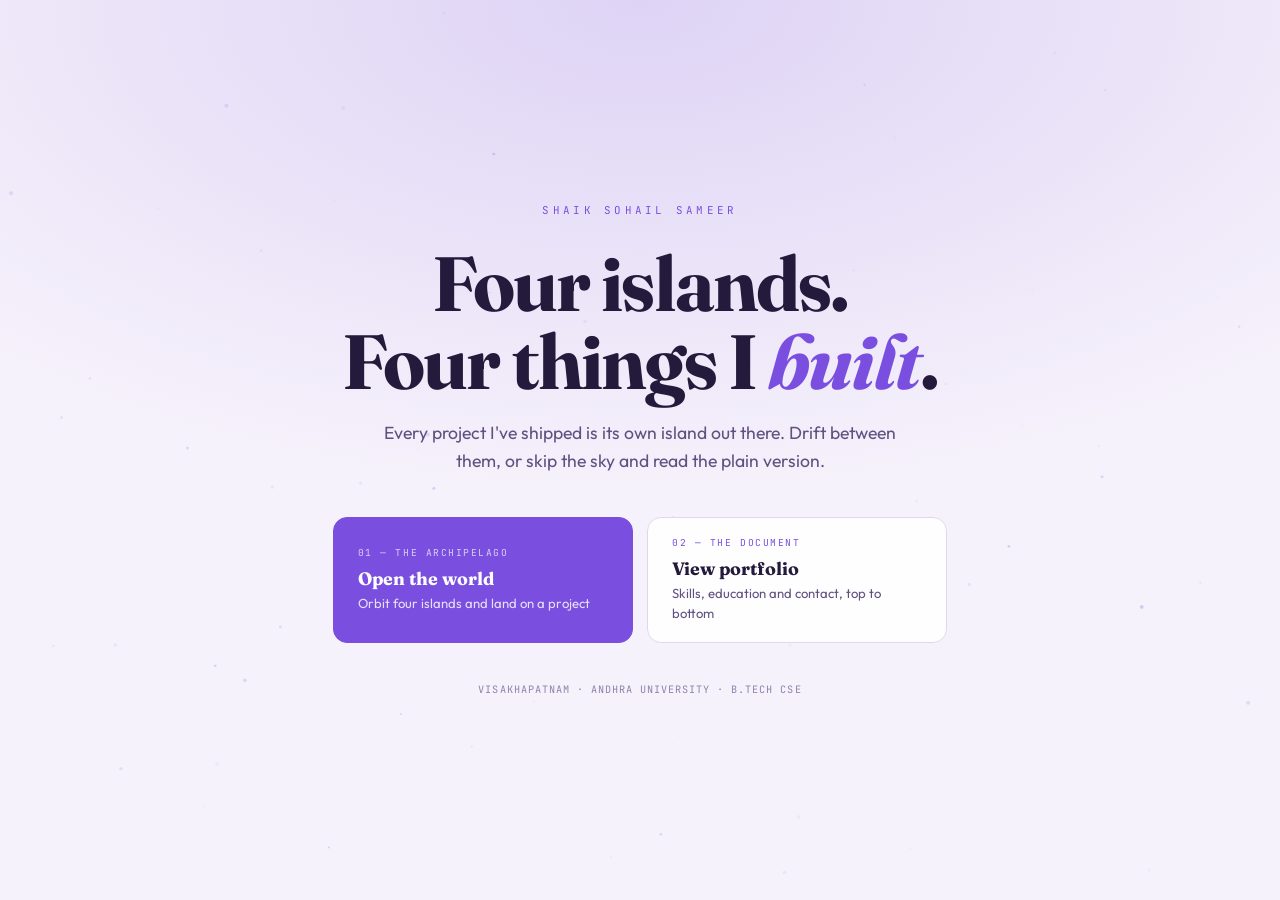
==== commit 2ad5cbd2: "Update contact information in index.html" ====
--- a/index.html
+++ b/index.html
@@ -445,7 +445,7 @@
     <section class="wrap sec" id="reach">
       <p class="sec-k rv">CONTACT</p>
       <h2 class="sec-h rv">Let's build something</h2>
-      <p class="rv" style="color:var(--ink-2);max-width:52ch;margin-bottom:1.6rem">I'm looking for internships and collaborations where I can keep shipping real things. Email is the fastest way to reach me.</p>
+      <p class="rv" style="color:var(--ink-2);max-width:52ch;margin-bottom:1.6rem">I'm looking for internships and collaborations where I can keep shipping real things. I am best reached by phone.</p>
       <a class="mail rv" href="mailto:sohailsameer2008@gmail.com">sohailsameer2008@gmail.com</a>
       <p class="reach rv">
         <a href="tel:+916364120768">+91 6364120768</a><br>
